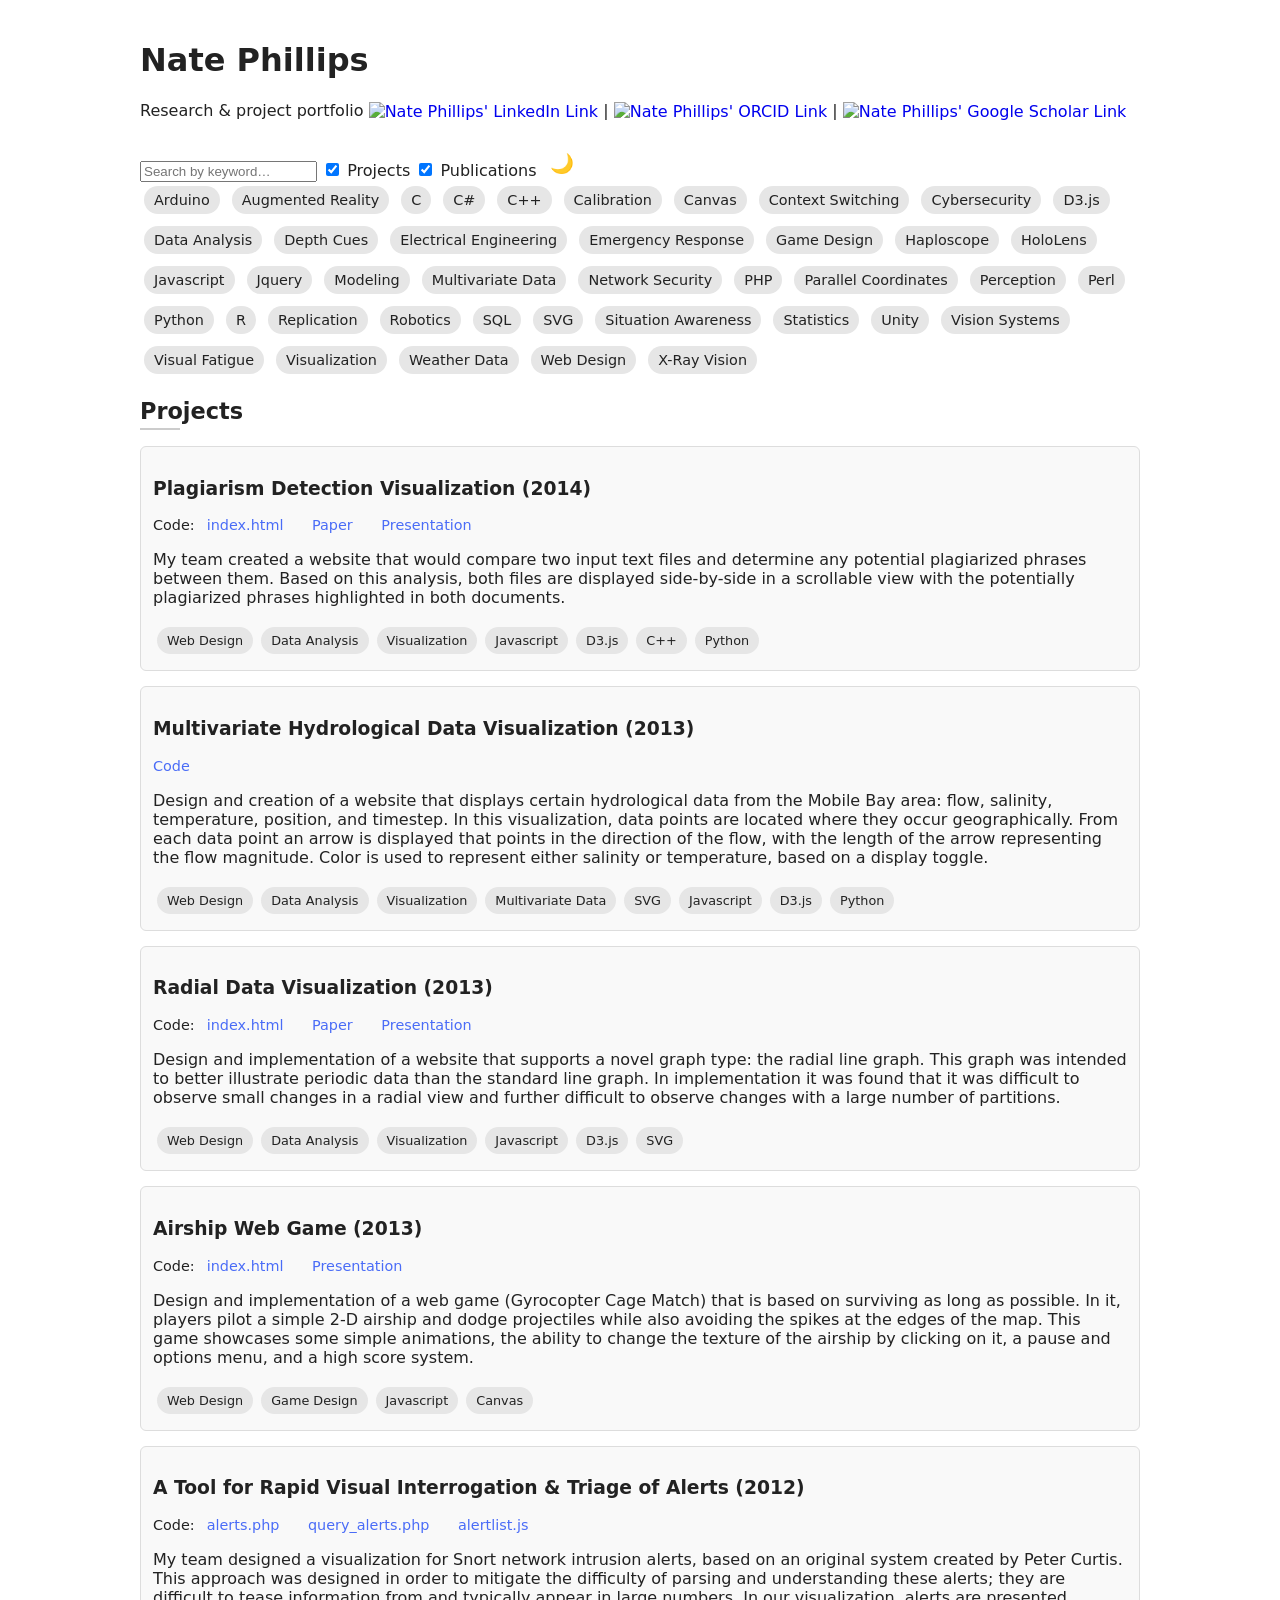
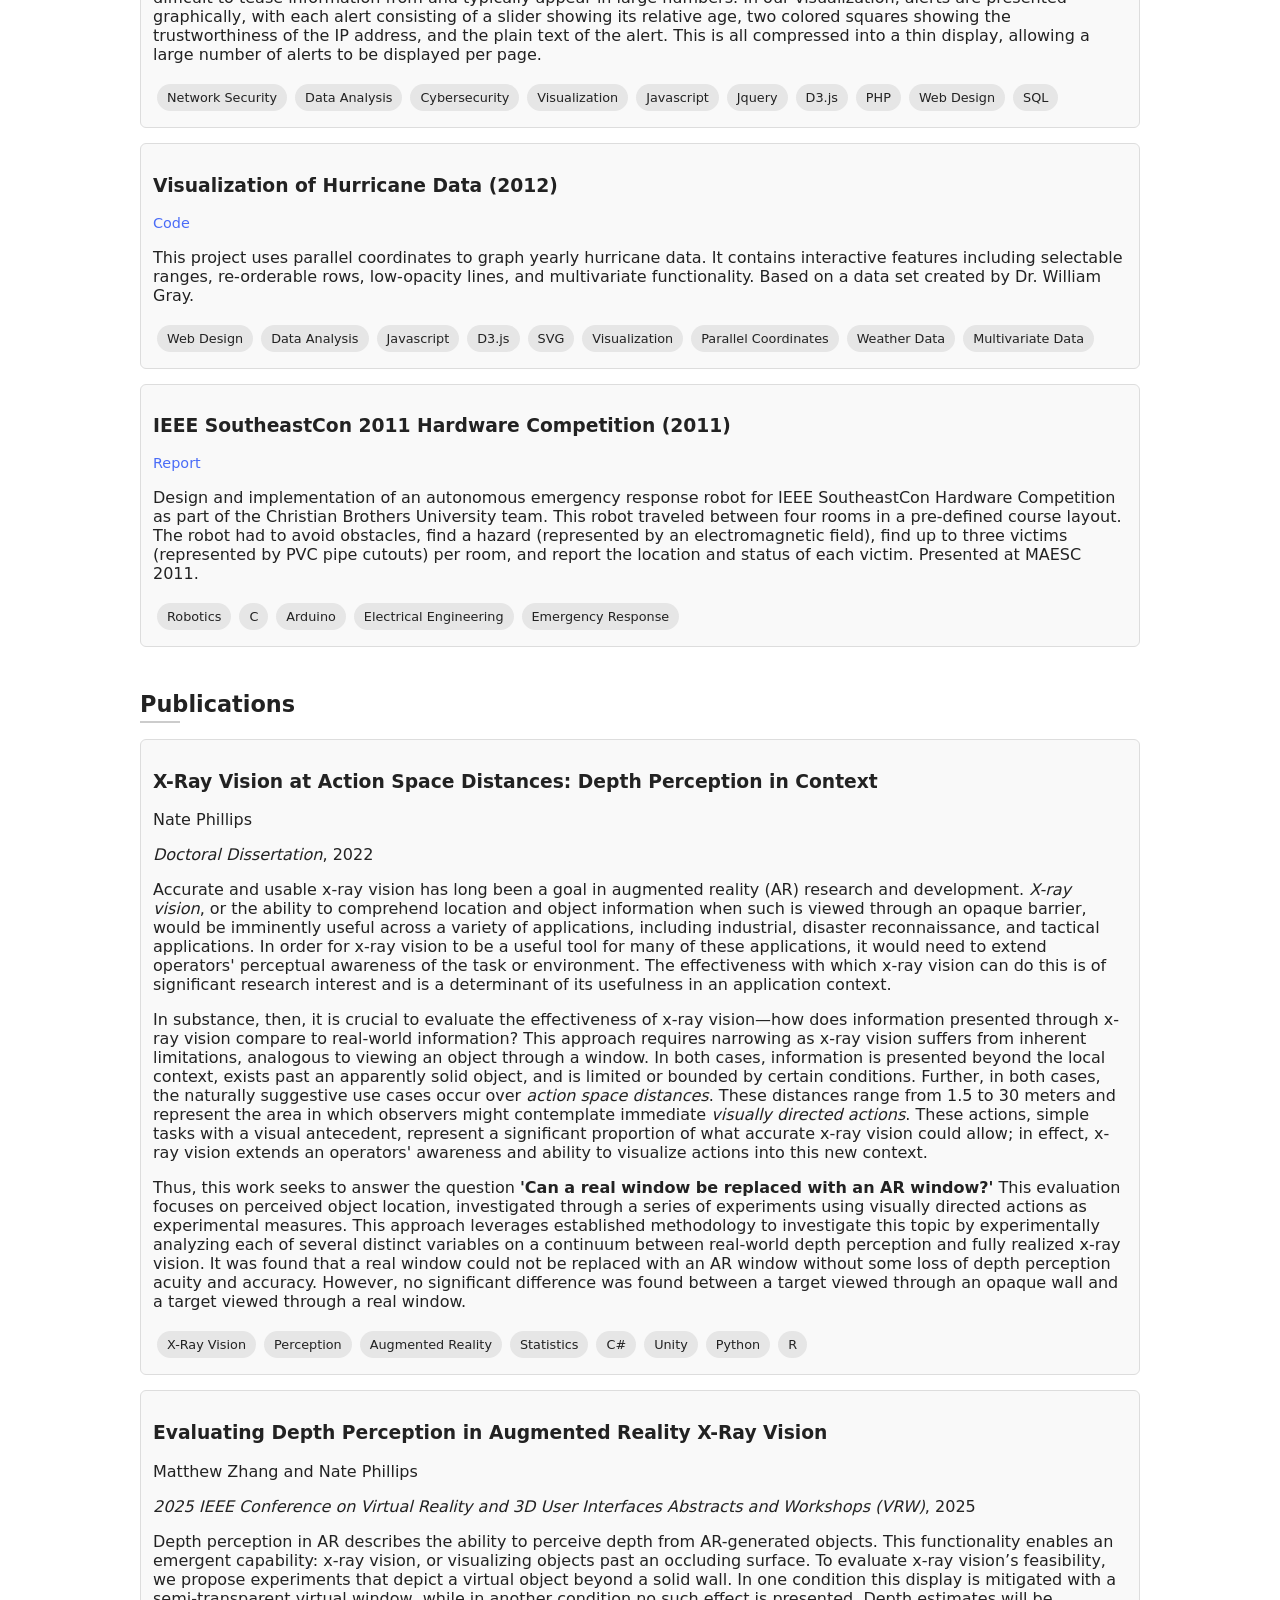
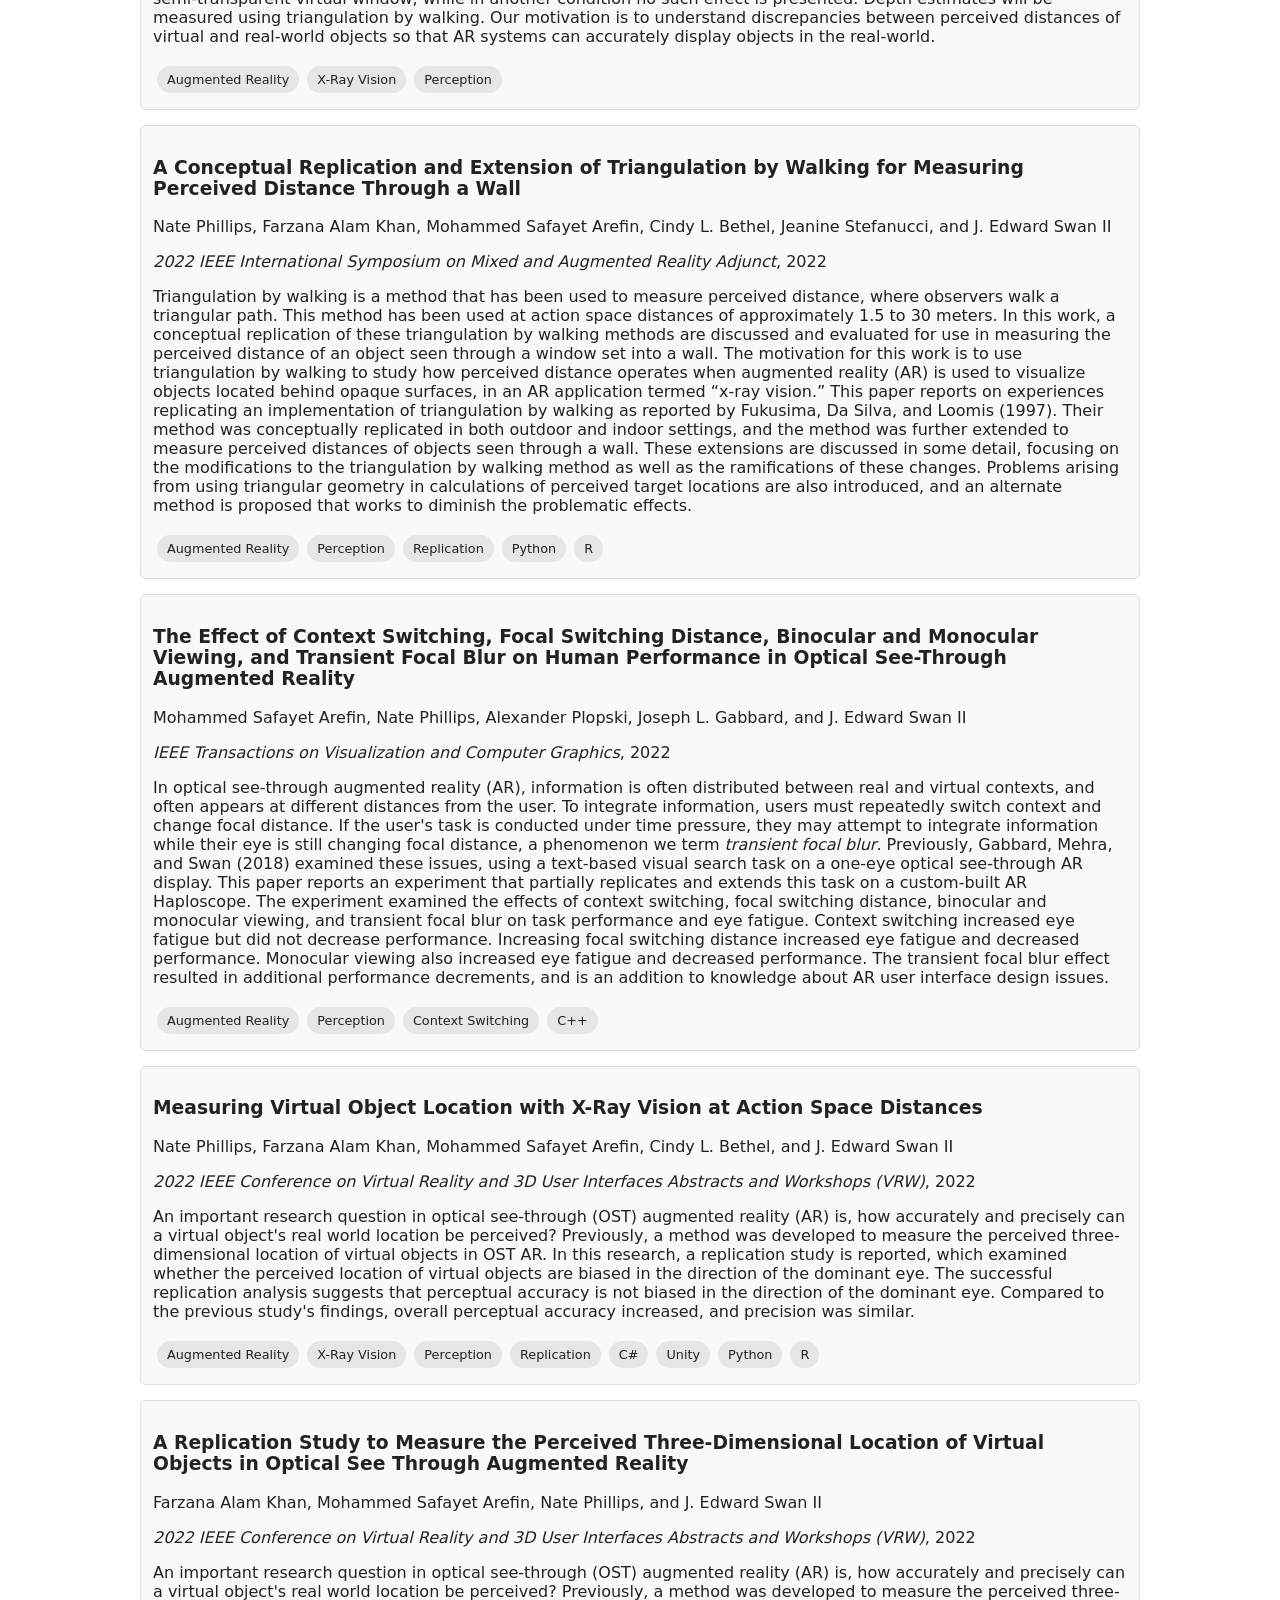
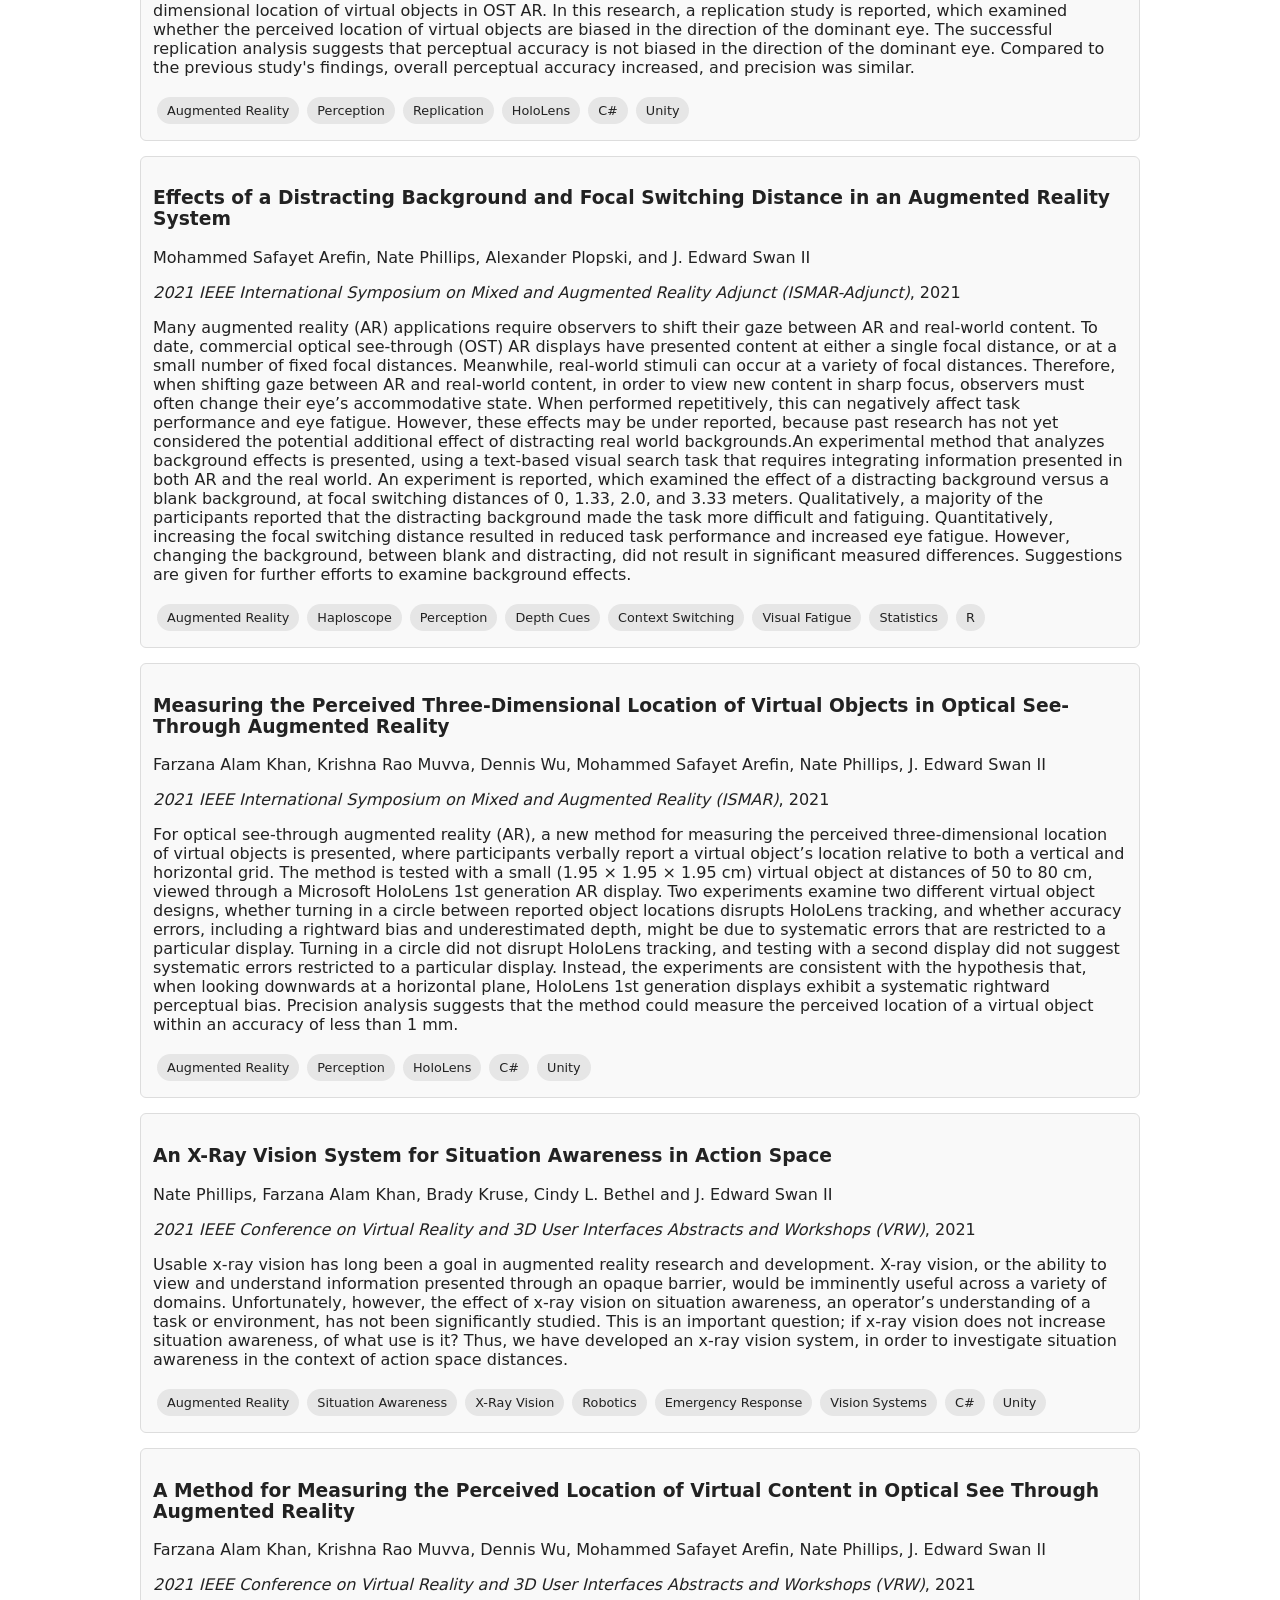
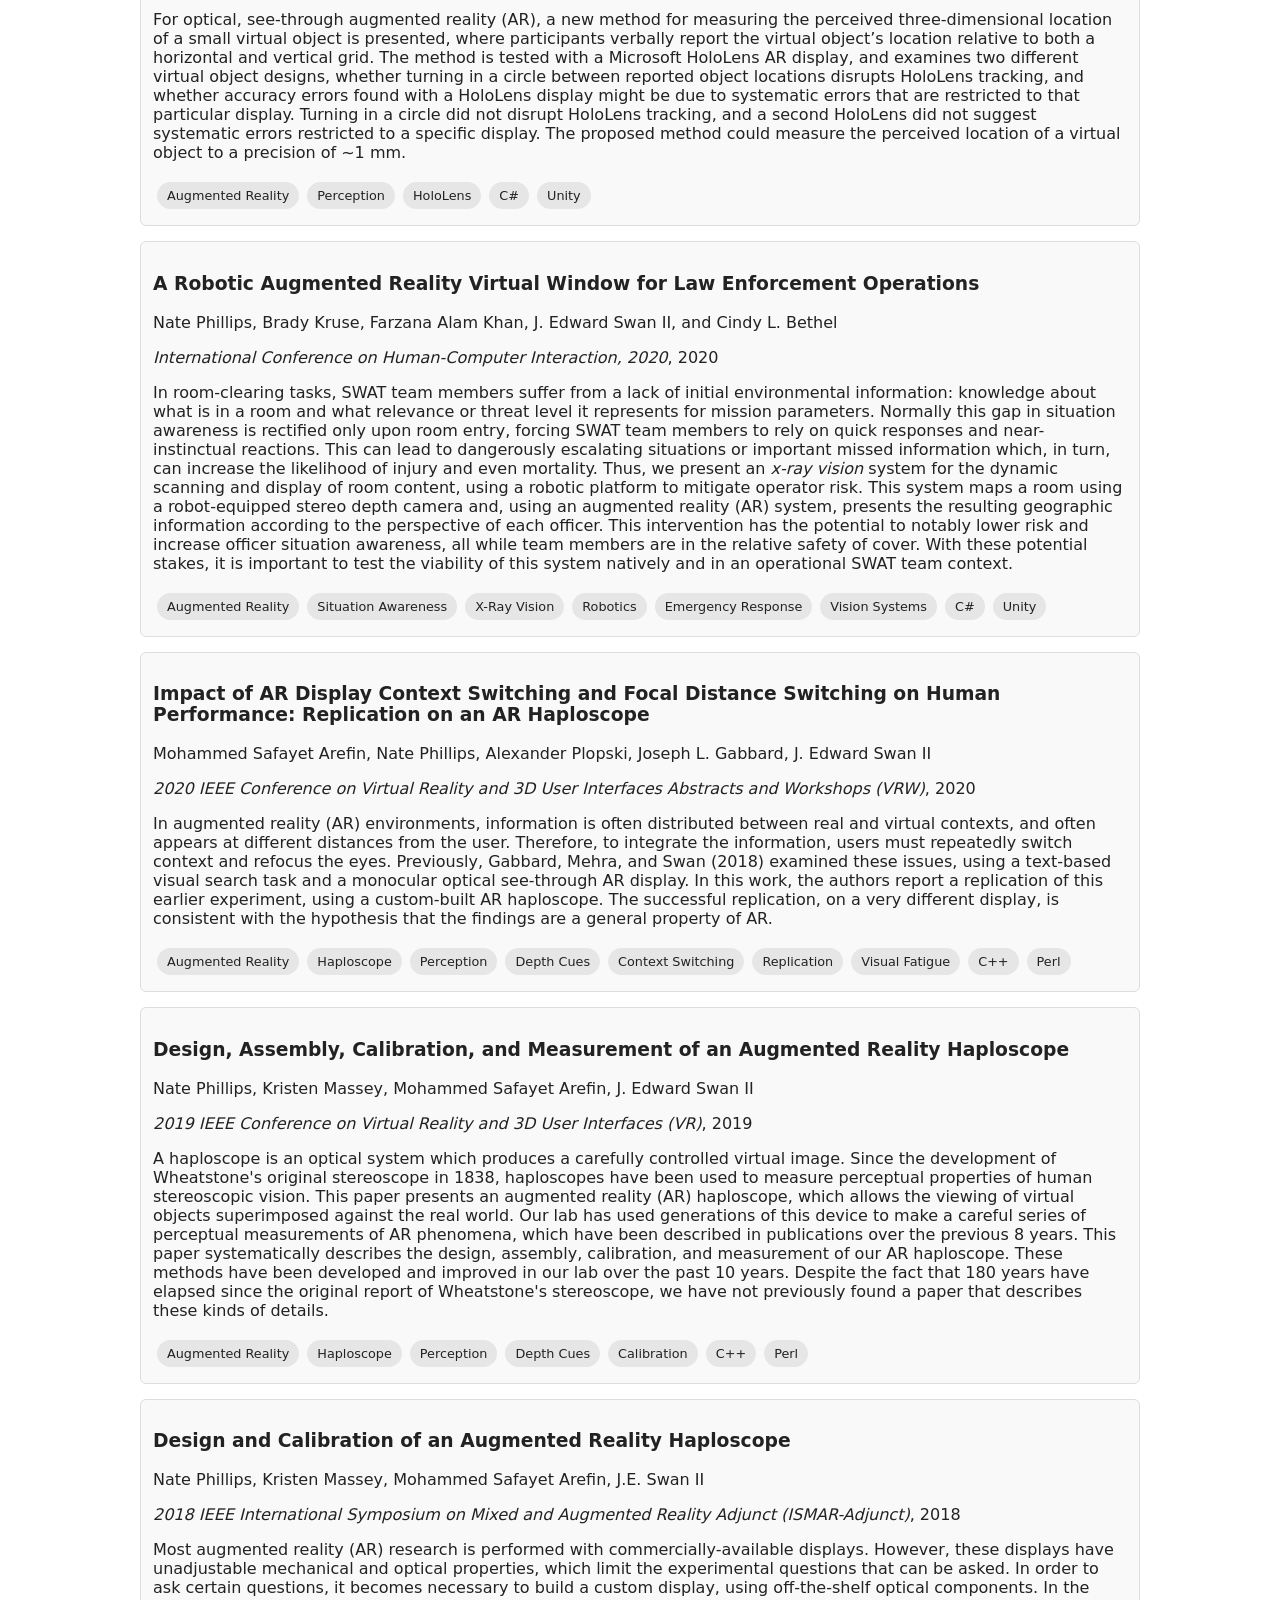
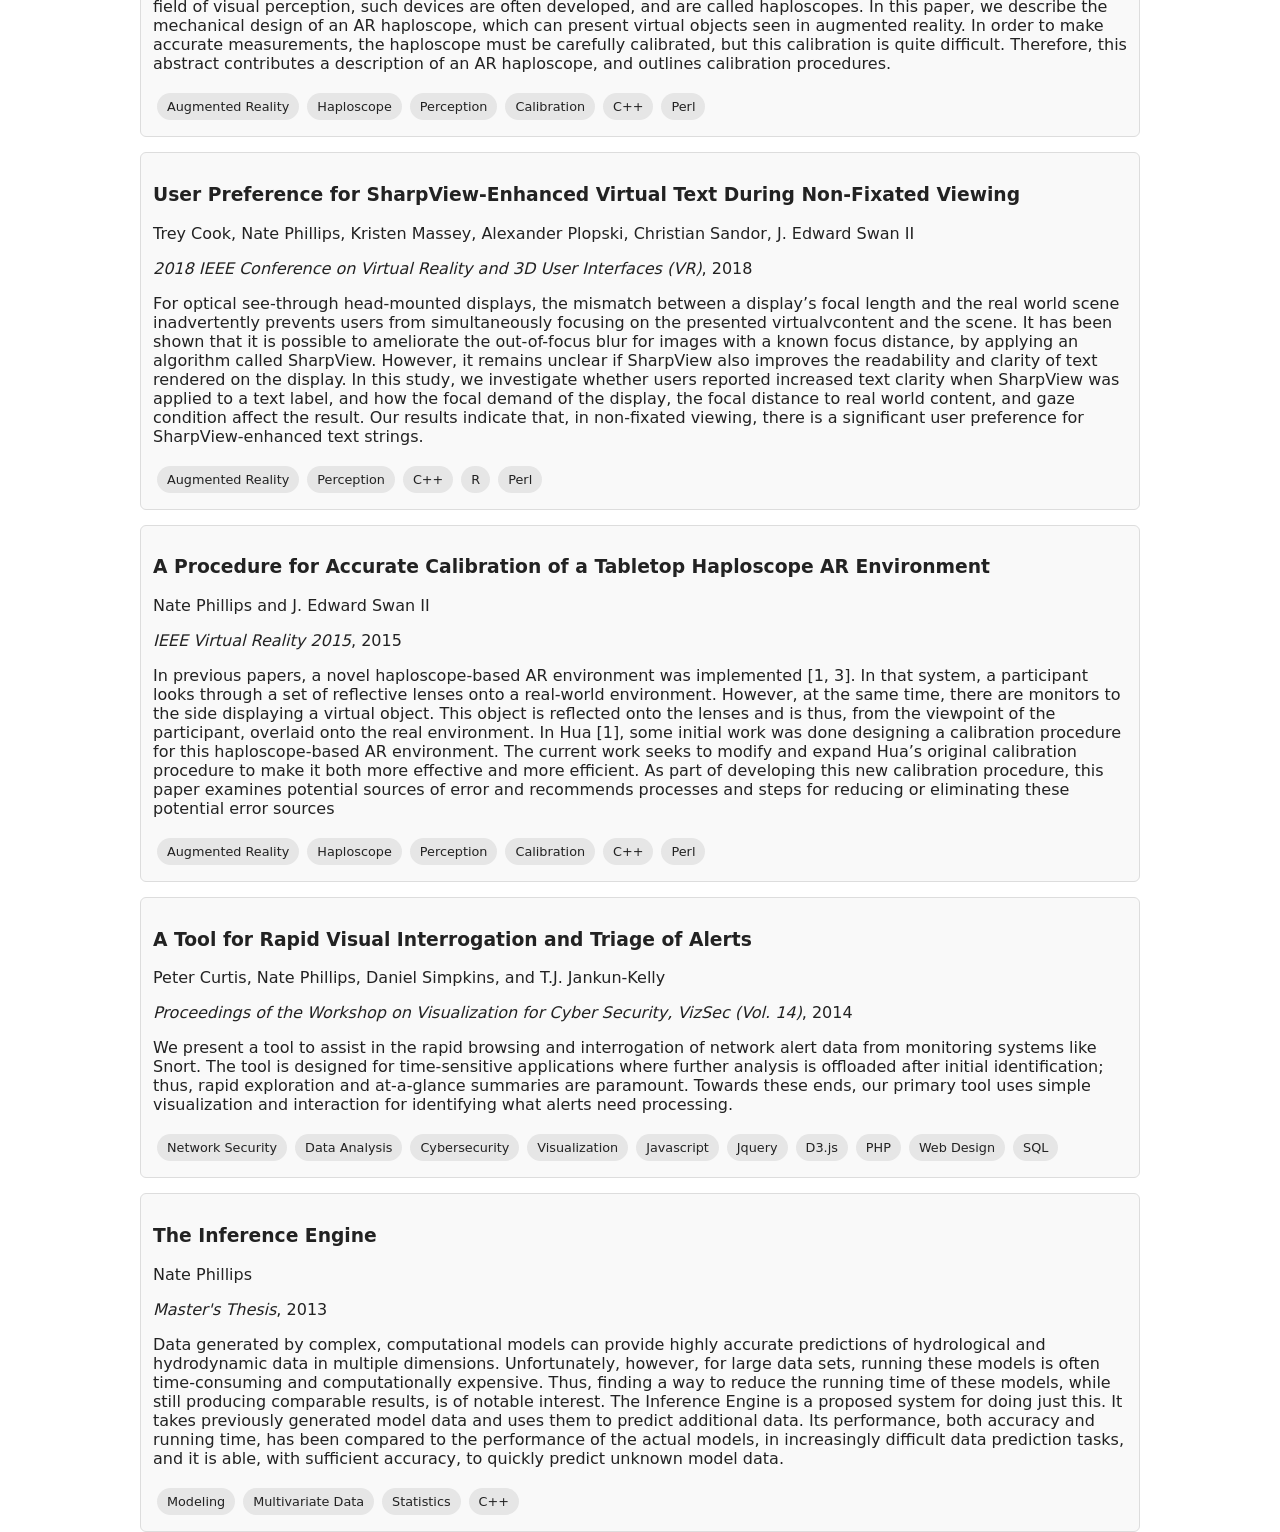
==== index.html @ 4bd71c98 "Updates (Mobile Tags)" ====
<!DOCTYPE html>
<html lang="en">
<head>
  <meta charset="UTF-8">
  <title>For each of us comes a time when we must be more than what we are.</title>
  <meta name="viewport" content="width=device-width, initial-scale=1">
  <link rel="stylesheet" href="assets/style.css">
  <link rel="icon" type="image/png" href="/favicons/favicon-96x96.png" sizes="96x96" />
  <link rel="icon" type="image/svg+xml" href="/favicons/favicon.svg" />
  <link rel="shortcut icon" href="/favicons/favicon.ico" />
  <link rel="apple-touch-icon" sizes="180x180" href="/favicons/apple-touch-icon.png" />
  <link rel="manifest" href="/site.webmanifest" />
</head>
<body>

<header>
  <h1>Nate Phillips</h1>
  <p>
  
</p>
<div class="icon-links">
  <p>Research & project portfolio
<a href="https://www.linkedin.com/in/nphillip"
       target="_blank" rel="noopener noreferrer" title="LinkedIn profile">
      <img src="https://upload.wikimedia.org/wikipedia/commons/8/81/LinkedIn_icon.svg"
           alt="Nate Phillips' LinkedIn Link"
           style="height:16px; vertical-align: middle;" />
    </a>
  |
  <a href="https://orcid.org/0000-0001-9085-383X" target="_blank" rel="noopener noreferrer" title="ORCID profile">
    <img src="https://orcid.org/assets/vectors/orcid.logo.icon.svg"
         alt="Nate Phillips' ORCID Link"
         style="height:16px; vertical-align: middle;" />
  </a>
  |
  <a href="https://scholar.google.com/citations?user=XE2EZN0AAAAJ"
     target="_blank" rel="noopener noreferrer" title="Google Scholar profile">
    <img src="https://upload.wikimedia.org/wikipedia/commons/c/c7/Google_Scholar_logo.svg"
         alt="Nate Phillips' Google Scholar Link"
         style="height:16px; vertical-align:middle; margin-right:4px;">
  </a></p>
  </div>

</header>

<section class="controls">
  <input id="searchBox" type="text" placeholder="Search by keyword…">

  <label>
    <input type="checkbox" id="toggleProjects" checked>
    Projects
  </label>

  <label>
    <input type="checkbox" id="togglePublications" checked>
    Publications
  </label>

  <button
  id="darkModeToggle"
  class="theme-toggle"
  aria-label="Toggle dark mode"
  aria-pressed="false"
>
  <span class="icon sun" aria-hidden="true">☀️</span>
  <span class="icon moon" aria-hidden="true">🌙</span>
</button>

</section>

<!--<section id="compoundFilters" aria-label="Grouped filters"></section>-->

<div class="filter-controls">

<button
    id="filterToggle"
    class="filter-toggle"
    type="button"
    aria-expanded="false"
    aria-controls="filterPanel"
  >
    <span>Filters</span>
    <span
      id="filterCount"
      class="filter-count"
      aria-hidden="true"
    ></span>
  </button>

  <div
    id="filterPanel"
    class="filter-panel"
  >
    <section id="tagContainer" role="group" aria-label="Filter by keyword"></section>
  </div>

</div>

<section id="results" role="region" aria-live="polite" aria-label="Search results"></section>

<script src="data/projects.js"></script>
<script src="data/publications.js"></script>
<script src="assets/site.js"></script>
</body>
</html>
---- assets/style.css ----
:root {
  --bg: #ffffff;
  --text: #222;
  --card: #f9f9f9;
  --border: #ddd;
  --tag-bg: #e6e6e6;
  --tag-active: #4a6cf7;
}

[data-theme="dark"] {
  --bg: #121212;
  --text: #eaeaea;
  --card: #1e1e1e;
  --border: #333;
  --tag-bg: #2a2a2a;
  --tag-active: #8aa4ff;
}

.icon-links a {
  text-decoration: none;
}

body {
  background: var(--bg);
  color: var(--text);
  font-family: system-ui, sans-serif;
  margin: 0;
  padding: 20px;
  max-width: 1000px;
  margin-inline: auto;
}

.section {
  margin-top: 1.25rem;
  margin-bottom: 2.75rem;

  opacity: 1;
  transform: translateY(0);

  max-height: 5000px;

  transition:
    opacity 240ms ease,
    transform 240ms ease,
    max-height 380ms cubic-bezier(.22, 1, .36, 1),
    margin 420ms cubic-bezier(.22, 1, .36, 1);
}

.section.section-hidden {
  opacity: 0;
  transform: translateY(-8px);

  max-height: 0;

  margin-top: 0;
  margin-bottom: 0;

  overflow: hidden;
  pointer-events: none;
}

.js-ready .section {
  transition:
    opacity 260ms ease,
    transform 260ms ease,
    max-height 380ms cubic-bezier(.22, 1, .36, 1);
}

/*.section {
  margin-top: 1.25rem;
  margin-bottom: 2.75rem;
  transition:
    opacity 180ms ease,
    transform 180ms ease;
}

.section.exit {
  opacity: 0;
  transform: translateY(-4px);
}*/

.section-header.enter {
  opacity: 0;
  transform: translateY(6px);
}

.section-header {
  opacity: 1;
  transform: translateY(0);
  transition: all 180ms ease;
  margin-bottom: 1rem;
  transition:
    opacity 180ms ease,
    transform 180ms ease;
}

.section-header h2 {
  font-size: 1.4rem;
  font-weight: 600;
  margin: 0 0 0.25rem 0;
  #margin-bottom: 0.4rem;
}

.section-header.exit {
  opacity: 0;
  transform: translateY(-3px);
}

.divider {
  margin-top: 0.25rem;
  height: 2px;
  width: 40px;
  background: #ccc;
}

#results {
  min-height: 200px; /* or whatever fits your layout */
}

.card {
  background: var(--card);
  border: 1px solid var(--border);
  padding: 12px;
  border-radius: 6px;
  margin-bottom: 15px;

  opacity: 1;
  transform: translateY(0);

  transition:
    opacity 240ms ease,
    transform 240ms ease,
    box-shadow 150ms ease,
    border-color 150ms ease;
}

.card.card-enter {
  opacity: 0;
  transform: translateY(8px);
}

.card.card-exit {
  opacity: 0;
  transform: translateY(-8px);
  pointer-events: none;
}

/*.card {
  background: var(--card);
  border: 1px solid var(--border);
  padding: 12px;
  border-radius: 6px;
  margin-bottom: 15px;
}*/

.card.highlighted {
  border-color: var(--tag-active);
  box-shadow: 0 0 0 2px var(--tag-active);
}

.card .card-links {
  margin-top: 8px;
  display: flex;
  flex-wrap: wrap;
  gap: 12px;
  font-size: 0.9em;
}

.card .card-links a {
  color: var(--tag-active);
  text-decoration: none;
  border-bottom: 1px solid transparent;
}

.card .card-links a:hover,
.card .card-links a:focus-visible {
  border-bottom-color: currentColor;
}

.tag {
  display: inline-block;
  background: var(--tag-bg);
  padding: 6px 10px;
  margin: 4px;
  border-radius: 20px;
  font-size: 0.9em;
  cursor: pointer;
  
  opacity: 1;
  
  transition:
    background-color 180ms ease,
    color 180ms ease,
    border-color 180ms ease,
    transform 180ms ease,
	opacity 200ms ease,
	box-shadow 180ms ease;
}

.tag.active {
  background: var(--tag-active);
  color: white;
  transform: translateY(-1px) scale(1.02);
  box-shadow: 0 2px 5px rgba(0, 0, 0, 0.12);
}

.tag.small {
  font-size: 0.8em;
  cursor: default;
}

.chip-row {
  margin-top: 8px;
}

.tag:hover {
  transform: translateY(-1px);
}

.tag.active:hover {
  transform: translateY(-1px) scale(1.02);
}

.tag:active {
  transform: scale(0.95);
}

.tag.active:active {
  transform: scale(0.96);
}

.tag:focus-visible {
  box-shadow: 0 0 0 2px var(--tag-active);
}

.filter-controls {
  position: relative;
}

.filter-toggle {
  display: none;
}

.filter-panel {
  width: 100%;
}

#tagContainer {
  display: flex;
  flex-wrap: wrap;
  align-items: center;
  gap: 4px;
}

@media (max-width: 600px) {

  .filter-toggle {
    display: inline-flex;
    align-items: center;
    gap: 8px;

    padding: 8px 12px;

    border: 1px solid var(--border);
    border-radius: 20px;

    background: var(--card);
    color: var(--text);

    font: inherit;
    cursor: pointer;

    transition:
      background-color 180ms ease,
      border-color 180ms ease,
      box-shadow 180ms ease;
  }

  .filter-toggle:hover {
    box-shadow: 0 2px 6px rgba(0, 0, 0, 0.08);
  }

  .filter-toggle:focus-visible {
    outline: 2px solid var(--tag-active);
    outline-offset: 2px;
  }

  .filter-toggle::after {
    content: "⌄";
    font-size: 1rem;

    transition:
      transform 200ms ease;
  }

  .filter-toggle[aria-expanded="true"]::after {
    transform: rotate(180deg);
  }

  .filter-count {
    display: none;

    min-width: 20px;
    height: 20px;

    padding: 0 5px;

    align-items: center;
    justify-content: center;

    border-radius: 10px;

    background: var(--tag-active);
    color: white;

    font-size: 0.75rem;
    font-weight: 600;
    line-height: 20px;
  }

  .filter-toggle.has-filters .filter-count {
    display: inline-flex;
  }

  .filter-panel {
    position: absolute;

    top: calc(100% + 8px);
    left: 0;
    right: 0;

    z-index: 100;

    padding: 10px;

    background: var(--card);
    border: 1px solid var(--border);
    border-radius: 10px;

    box-shadow:
      0 8px 24px rgba(0, 0, 0, 0.12);

    opacity: 0;
    transform: translateY(-6px) scale(0.98);

    pointer-events: none;

    visibility: hidden;

    transition:
      opacity 180ms ease,
      transform 180ms ease,
      visibility 180ms ease;
  }

  .filter-panel.open {
    opacity: 1;
    transform: translateY(0) scale(1);

    pointer-events: auto;
    visibility: visible;
  }

  #tagContainer {
    display: flex;
    flex-wrap: wrap;

    gap: 4px;

    max-height: 50vh;
    overflow-y: auto;
  }
}

body {
  transition:
    background-color 200ms ease,
    color 200ms ease;
}

@media (prefers-reduced-motion: reduce) {
  * {
    transition: none !important;
    animation: none !important;
  }
}

input[type="text"] {
  transition: box-shadow 150ms ease;
}

input[type="text"]:focus {
  box-shadow: 0 0 0 2px var(--tag-active);
  outline: none;
}

.controls label {
  cursor: pointer;
  transition: opacity 120ms ease;
}

.controls label:hover {
  opacity: 0.8;
}

:focus-visible {
  outline: 2px solid var(--tag-active);
  outline-offset: 2px;
}

.tag:focus-visible {
  box-shadow: 0 0 0 2px var(--tag-active);
}

.theme-toggle {
  position: relative;
  width: 40px;
  height: 40px;
  border: none;
  background: none;
  cursor: pointer;
}

.theme-toggle .icon {
  position: absolute;
  inset: 0;
  display: flex;
  align-items: center;
  justify-content: center;
  font-size: 1.2rem;
  transform: translateY(7px);

  transition:
    transform 300ms ease,
    opacity 200ms ease;
}

/* Light mode: show moon */
:root .moon {
  opacity: 1;
  transform: translateY(7px) rotate(0deg) scale(1);
}

:root .sun {
  opacity: 0;
  transform: translateY(7px) rotate(-90deg) scale(0.5);
}

/* Dark mode: show sun */
[data-theme="dark"] .moon {
  opacity: 0;
  transform: translateY(7px) rotate(90deg) scale(0.5);
}

[data-theme="dark"] .sun {
  opacity: 1;
  transform: translateY(7px) rotate(0deg) scale(1);
}

.theme-toggle:focus-visible {
  outline: 2px solid var(--tag-active);
  outline-offset: 3px;
}

#compoundFilters {
  display: flex;
  gap: 10px;
  margin-bottom: 15px;
}

.compound-filter {
  position: relative;
}

.compound-btn {
  padding: 8px 12px;
  border-radius: 20px;
  border: 1px solid var(--border);
  background: var(--card);
  cursor: pointer;
}

.compound-btn.active {
  background: var(--tag-active);
  color: white;
}

.compound-panel {
  position: absolute;
  top: 110%;
  left: 0;
  background: var(--card);
  border: 1px solid var(--border);
  border-radius: 8px;
  padding: 10px;
  display: flex;
  flex-wrap: wrap;
  gap: 8px;
  z-index: 10;
}

.compound-option {
  padding: 6px 10px;
  border-radius: 16px;
  border: 1px solid var(--border);
  background: var(--tag-bg);
  cursor: pointer;
}

.compound-option.active {
  background: var(--tag-active);
  color: white;
}

.compound-panel {
  animation: fadeSlide 150ms ease;
}

@keyframes fadeSlide {
  from {
    opacity: 0;
    transform: translateY(-4px);
  }
  to {
    opacity: 1;
    transform: translateY(0);
  }
}

.groupedResults {
  display: flex;
  flex-wrap: wrap;
  align-items: center;
  gap: 10px;
}

#compoundFilters {
  display: flex;
}

.card h3 a {
  color: inherit;
  text-decoration: none;
  border-bottom: 1px solid transparent;
  transition:
    border-color 150ms ease,
    color 150ms ease;
}

.card h3 a:hover,
.card h3 a:focus-visible {
  border-bottom-color: var(--tag-active);
  color: var(--tag-active);
}

/*.card {
  transition:
    transform 150ms ease,
    box-shadow 150ms ease,
    border-color 150ms ease;
}*/

.card:hover {
  box-shadow: 0 4px 12px rgba(0, 0, 0, 0.08);
  transform: translateY(-2px);
}

.card .meta {
  font-size: 0.85em;
  color: var(--meta, #666);
}
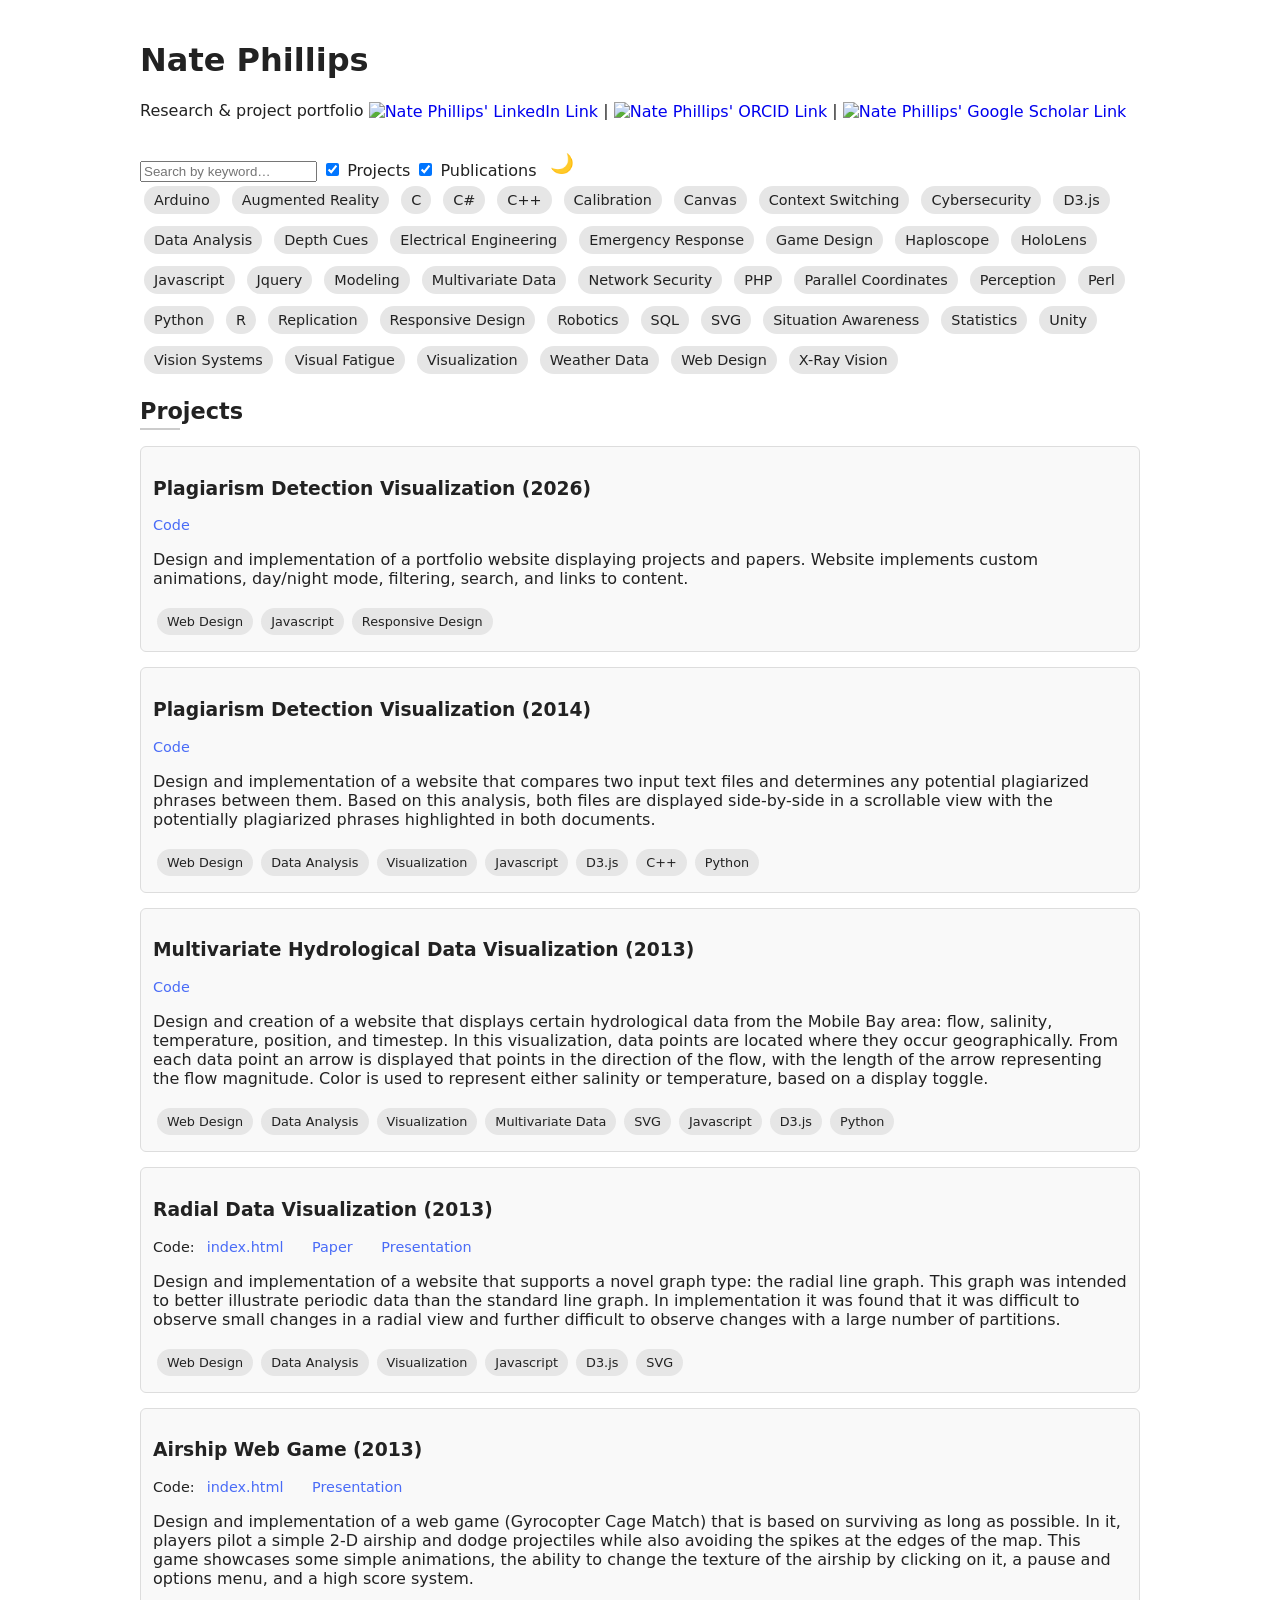
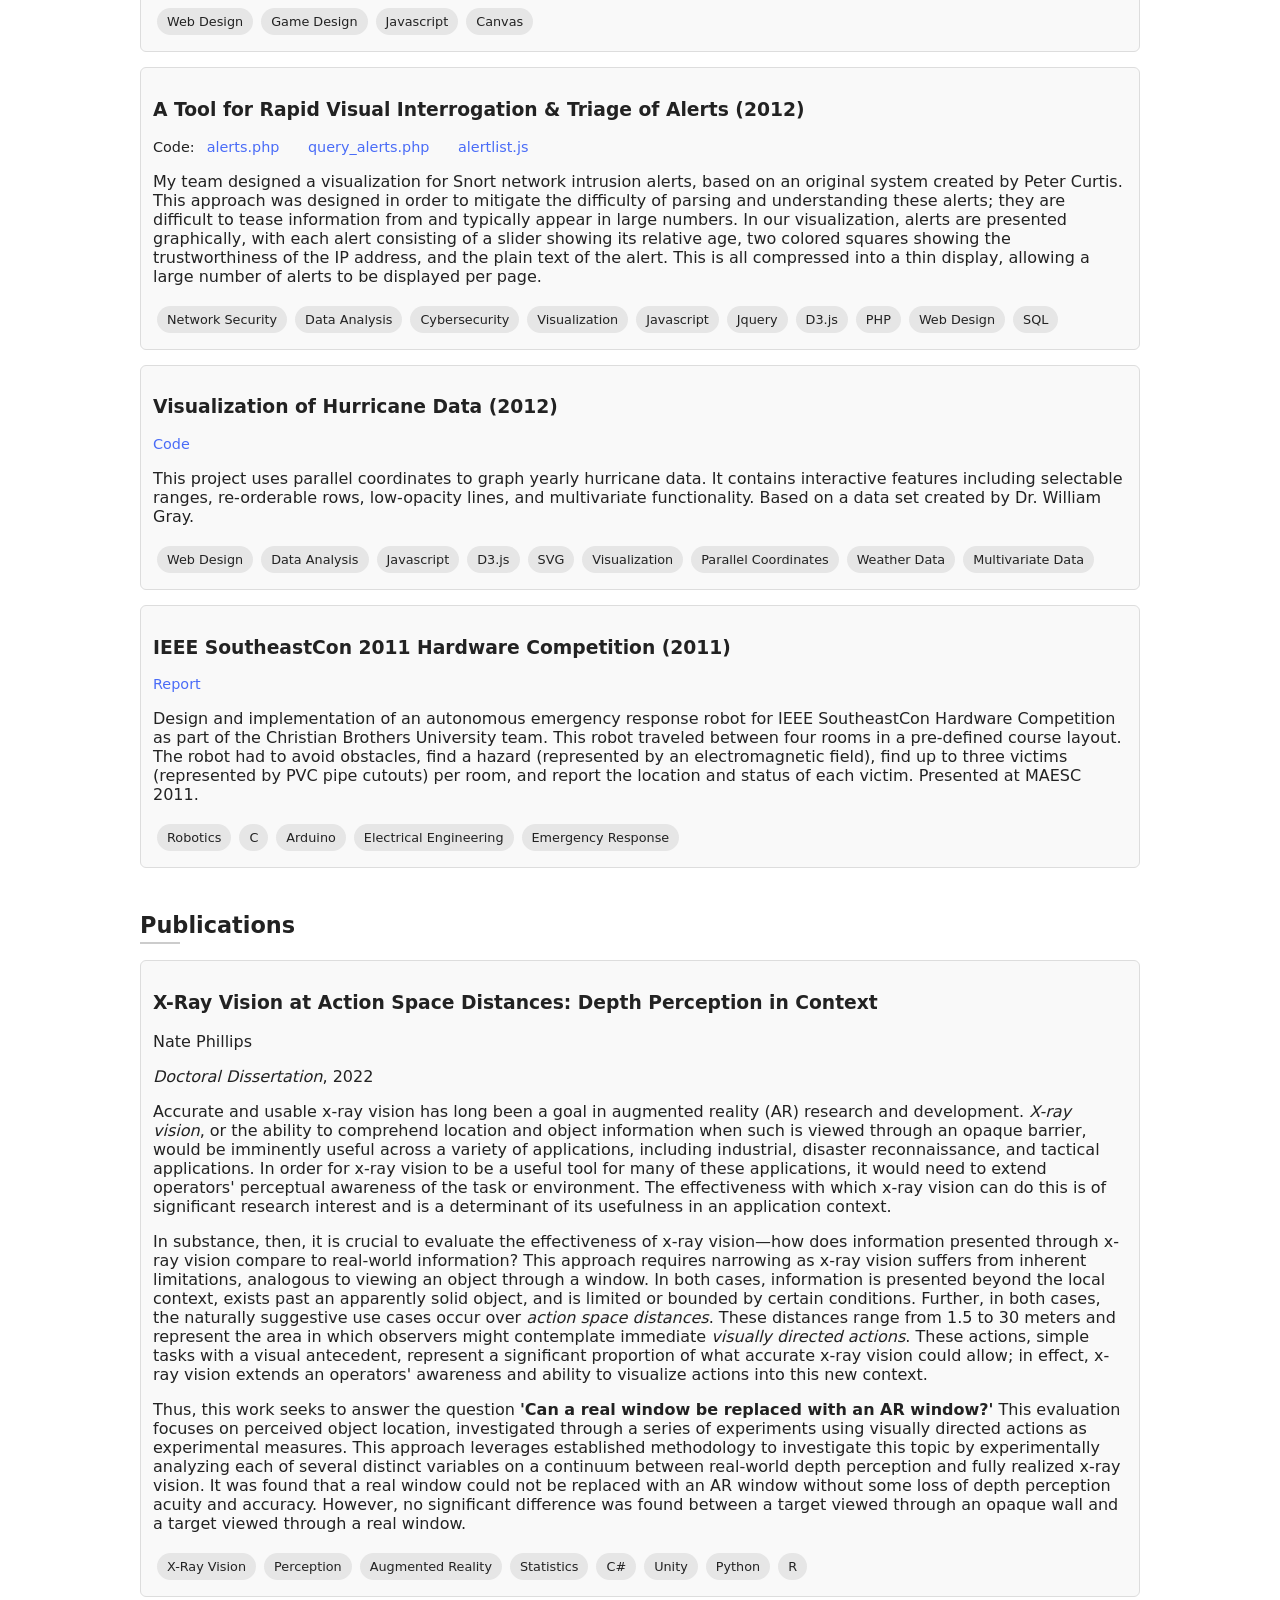
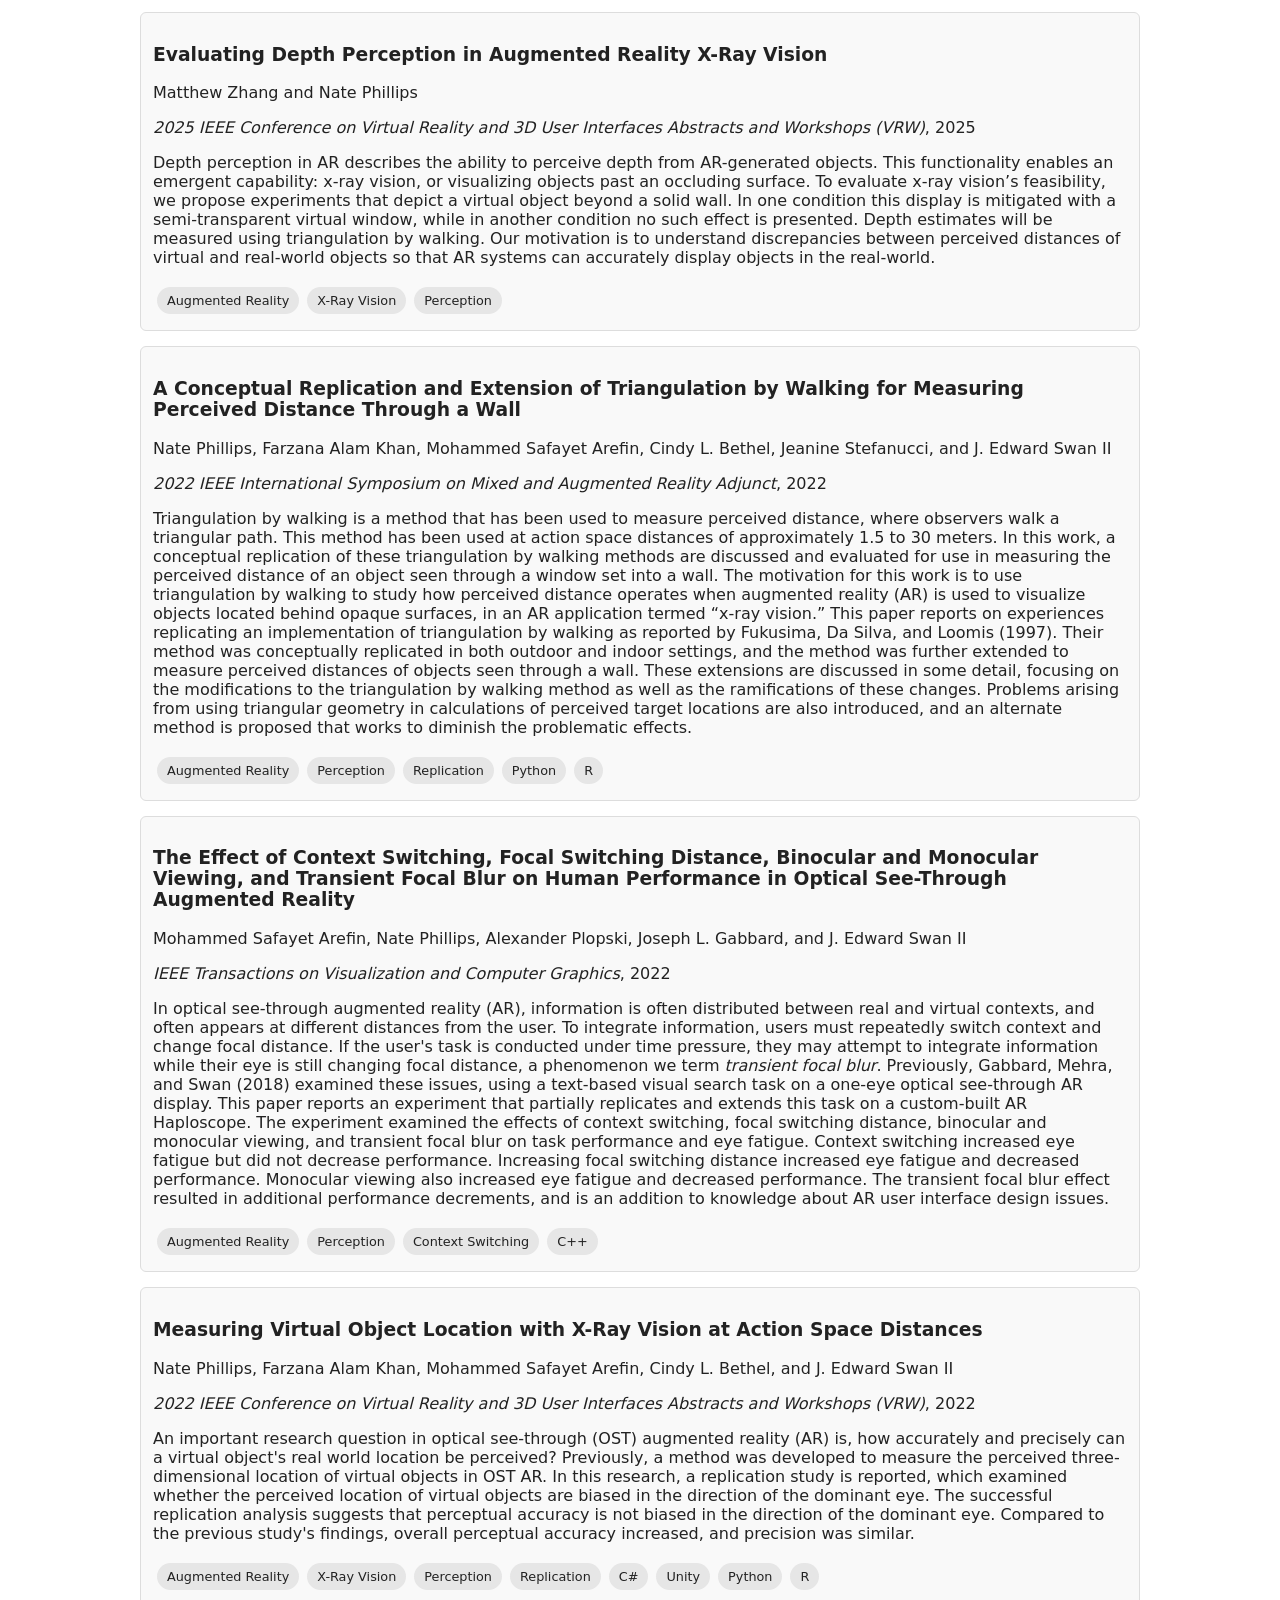
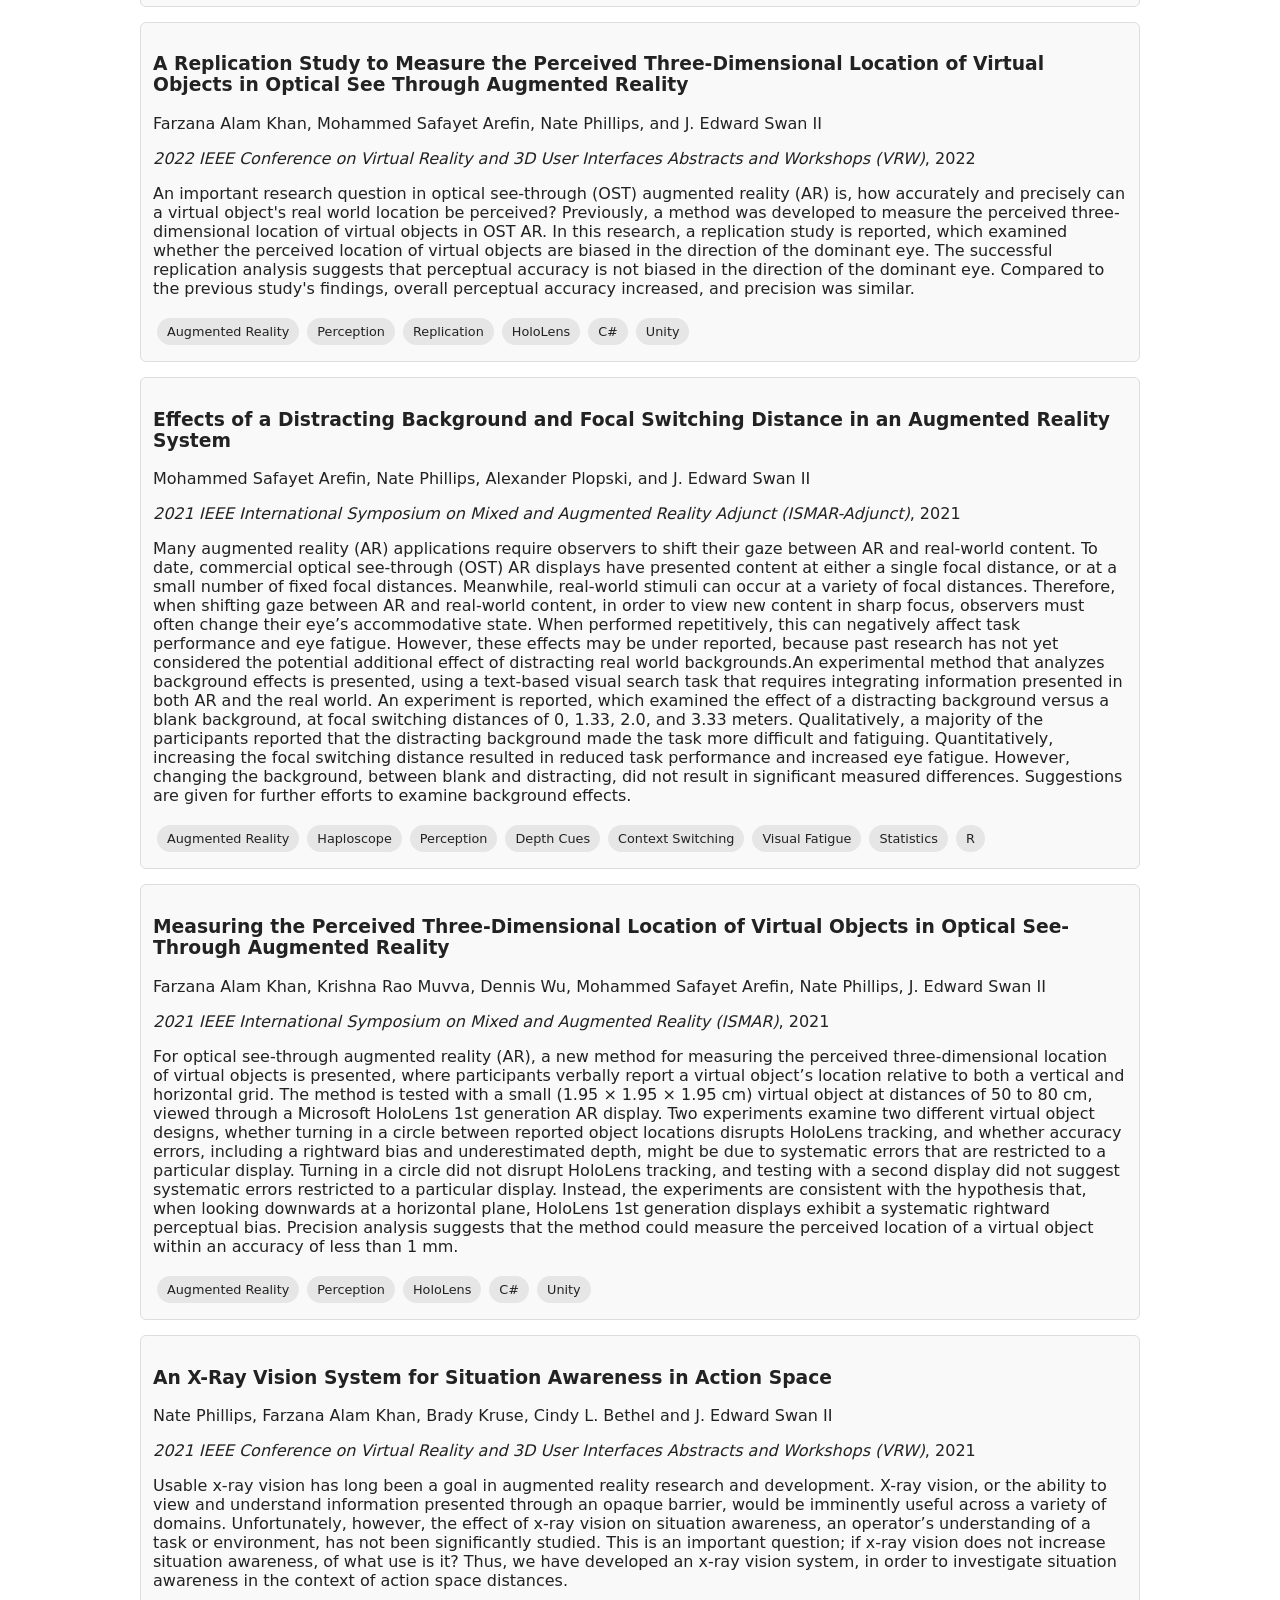
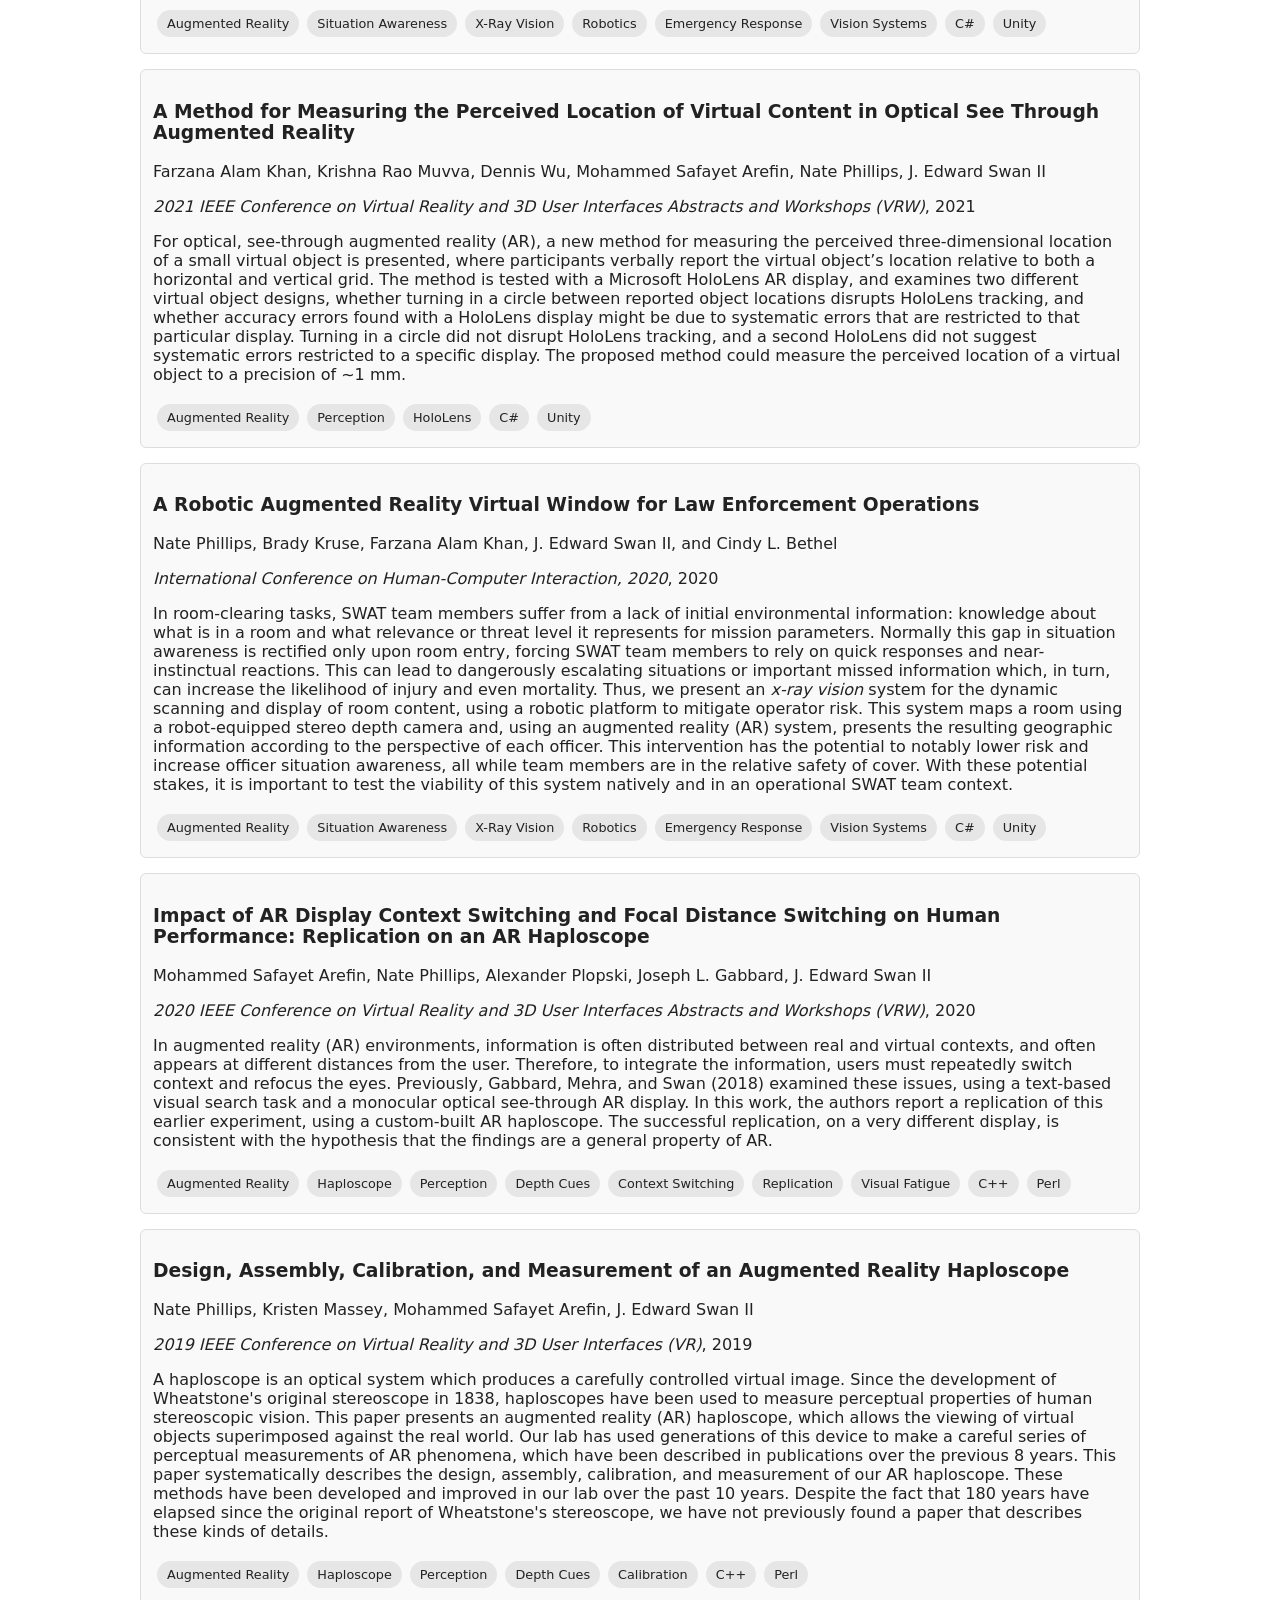
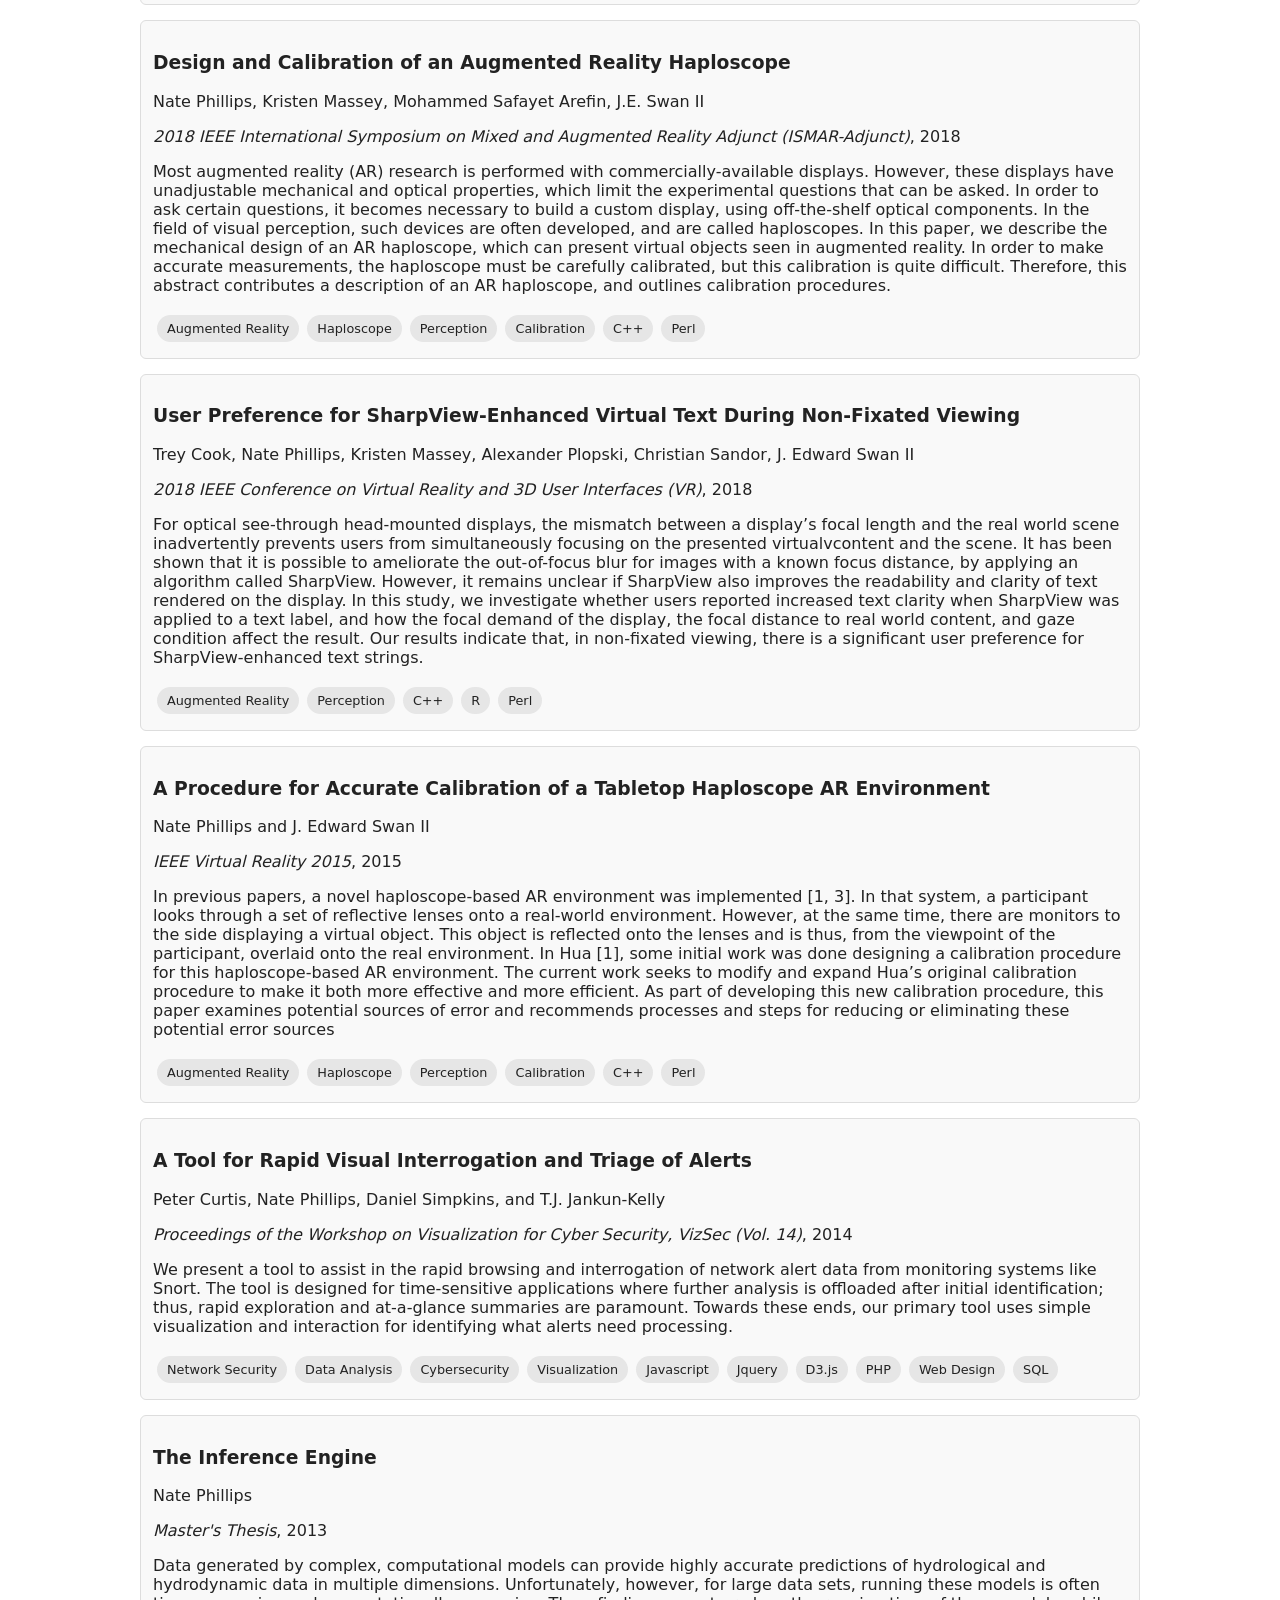
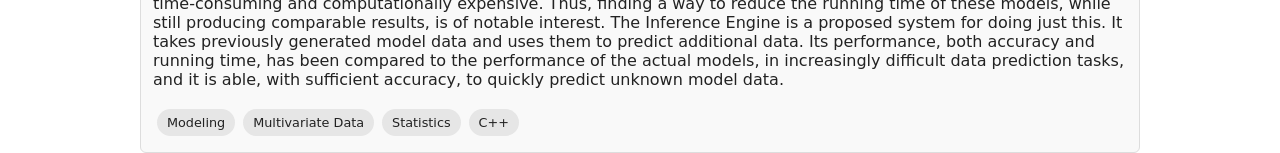
==== commit 2505d84f: "Website Project" ====
--- a/index.html
+++ b/index.html
@@ -14,7 +14,7 @@
 <body>
 
 <header>
-  <h1>Nate Phillips</h1>
+  <h1 id="siteTitle">Nate Phillips</h1>
   <p>
   
 </p>
--- a/assets/style.css
+++ b/assets/style.css
@@ -197,6 +197,9 @@
 	box-shadow 180ms ease;
 }
 
+<a href="' + p.link +
+    '/gyrocopterCageMatch.txt">index.html</a>
+
 .tag.active {
   background: var(--tag-active);
   color: white;
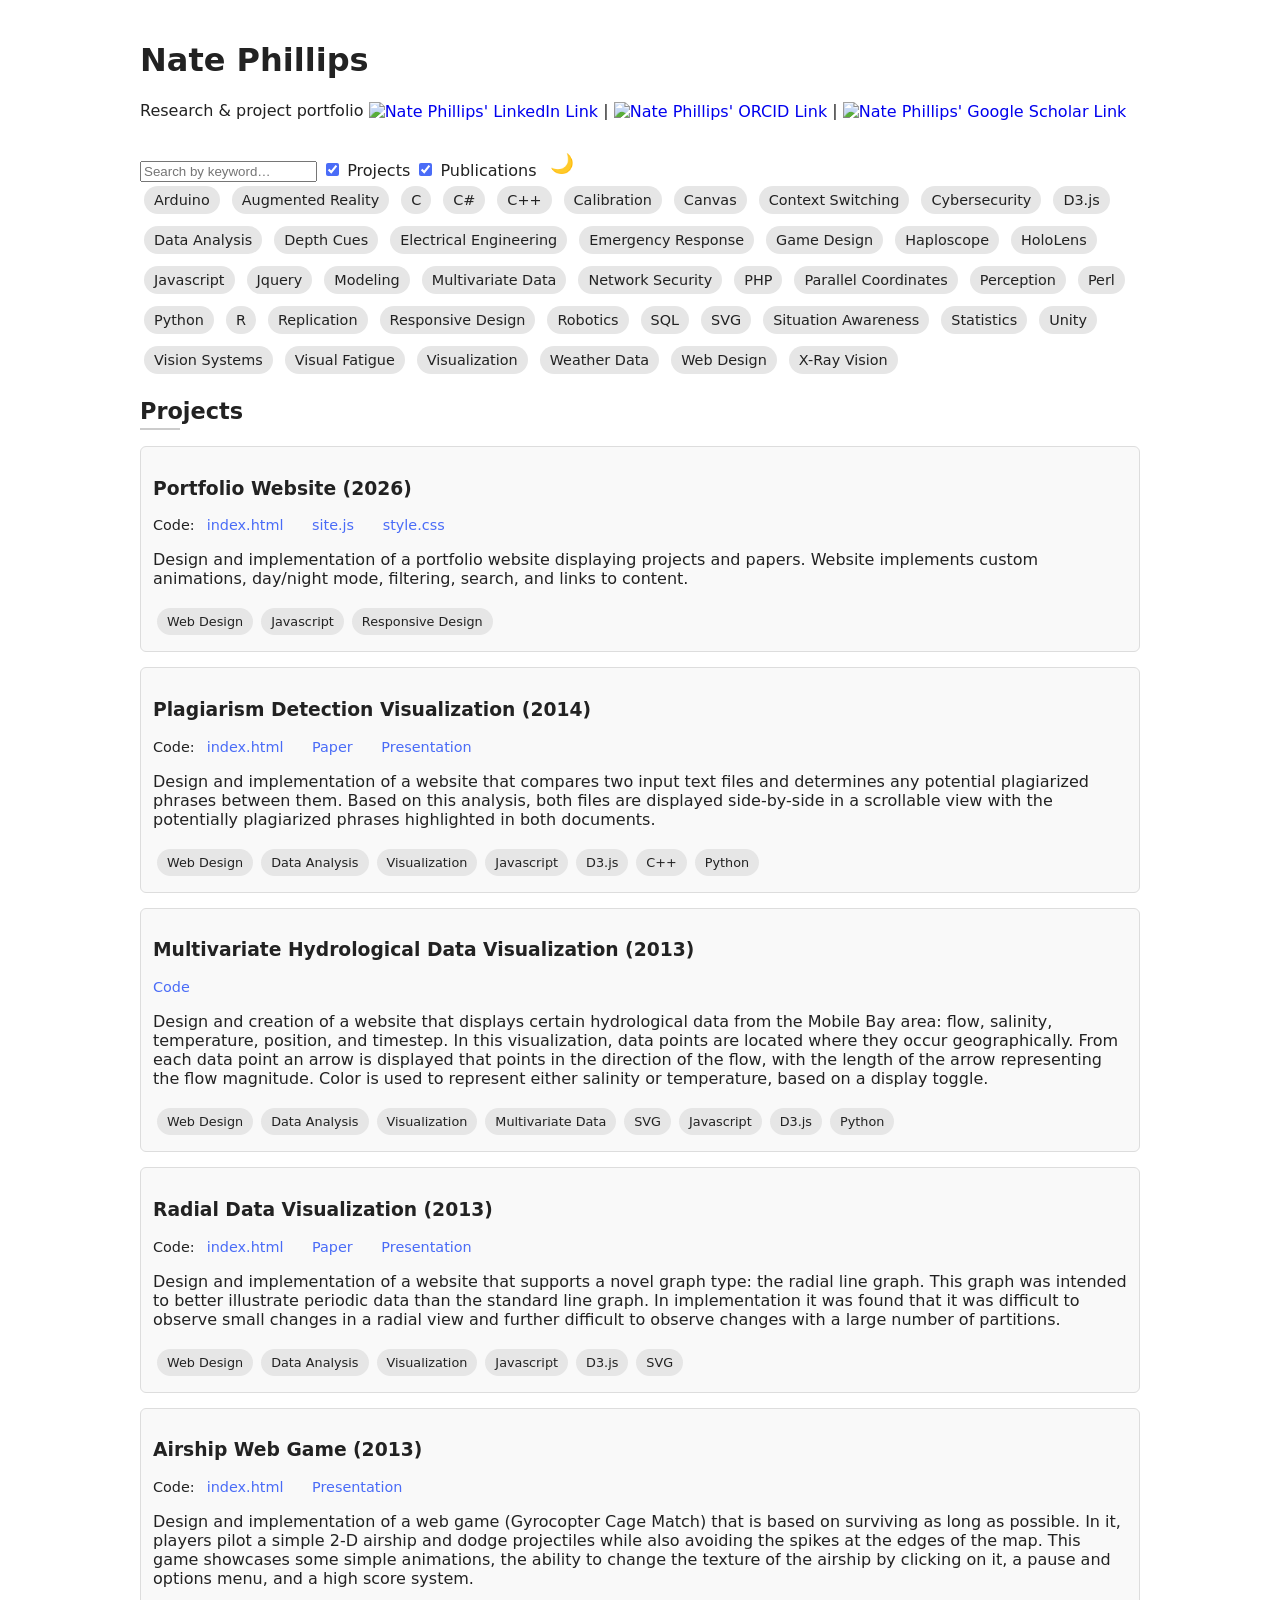
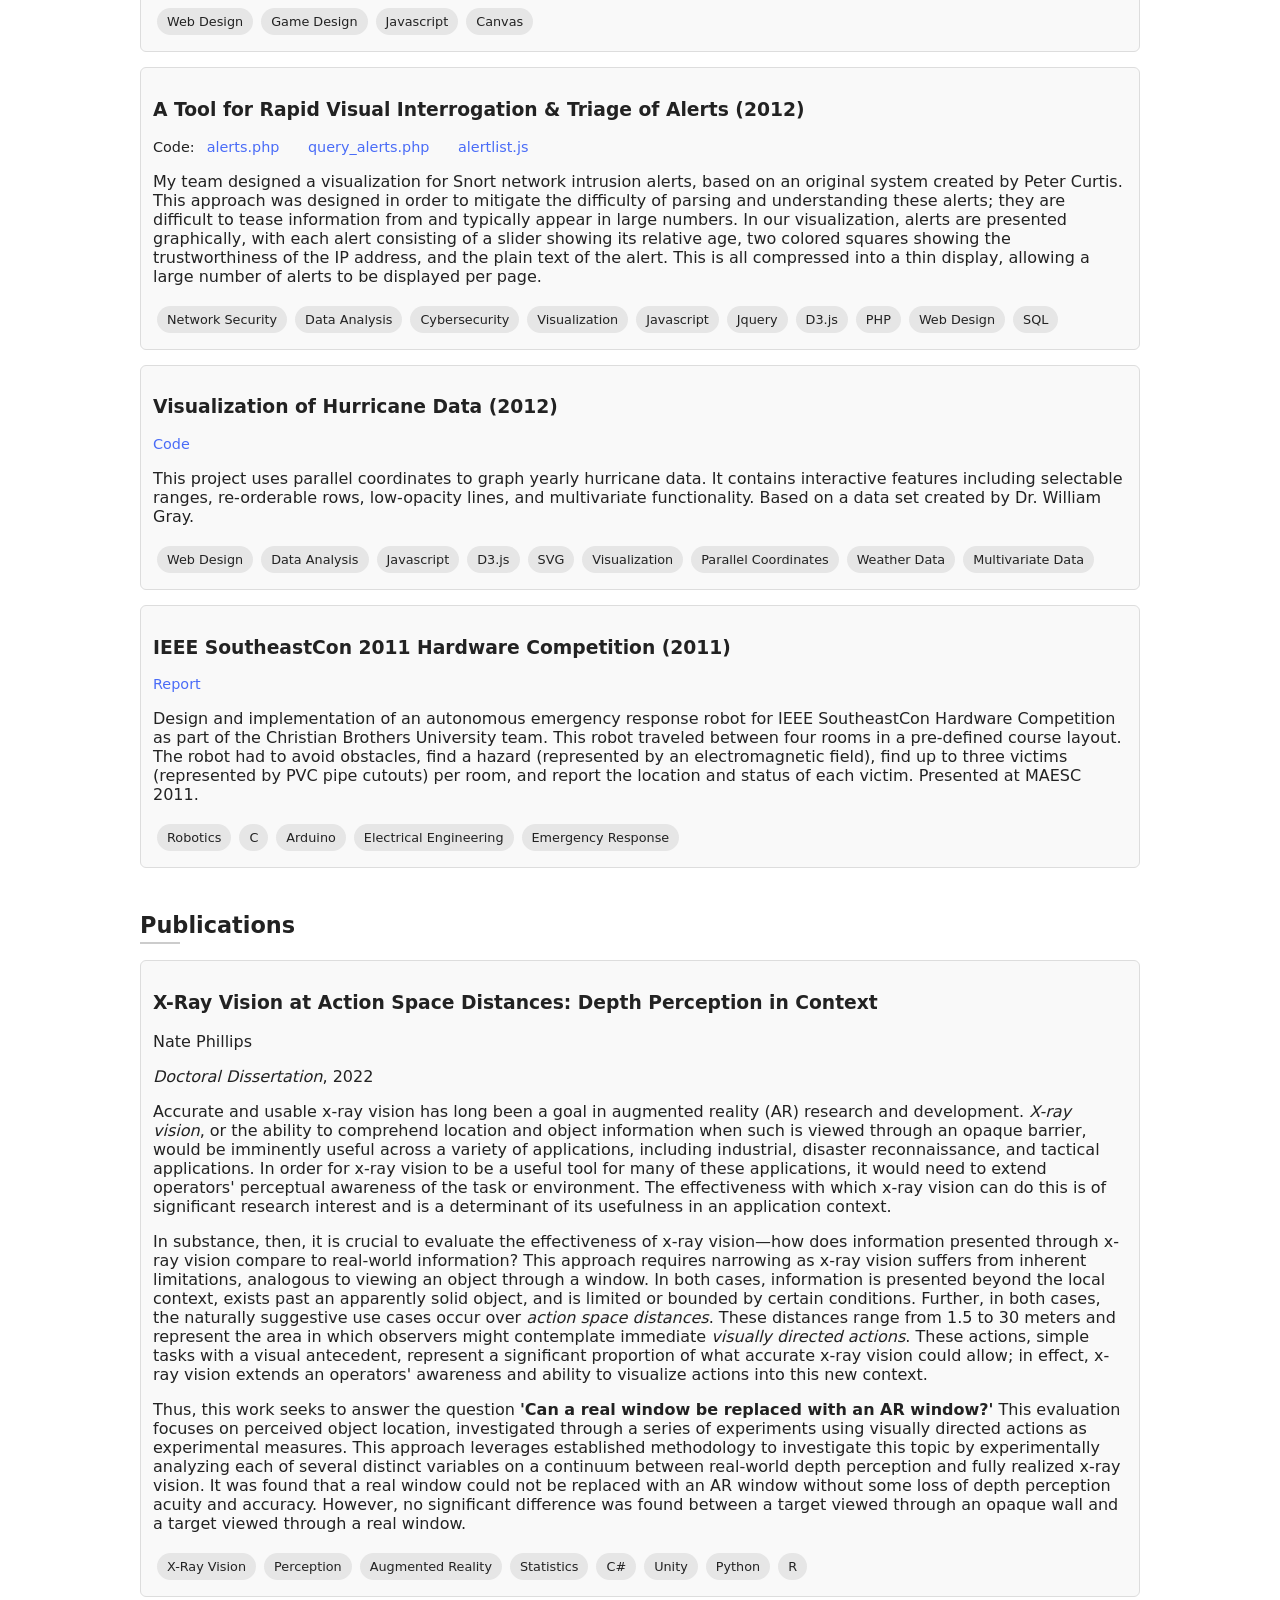
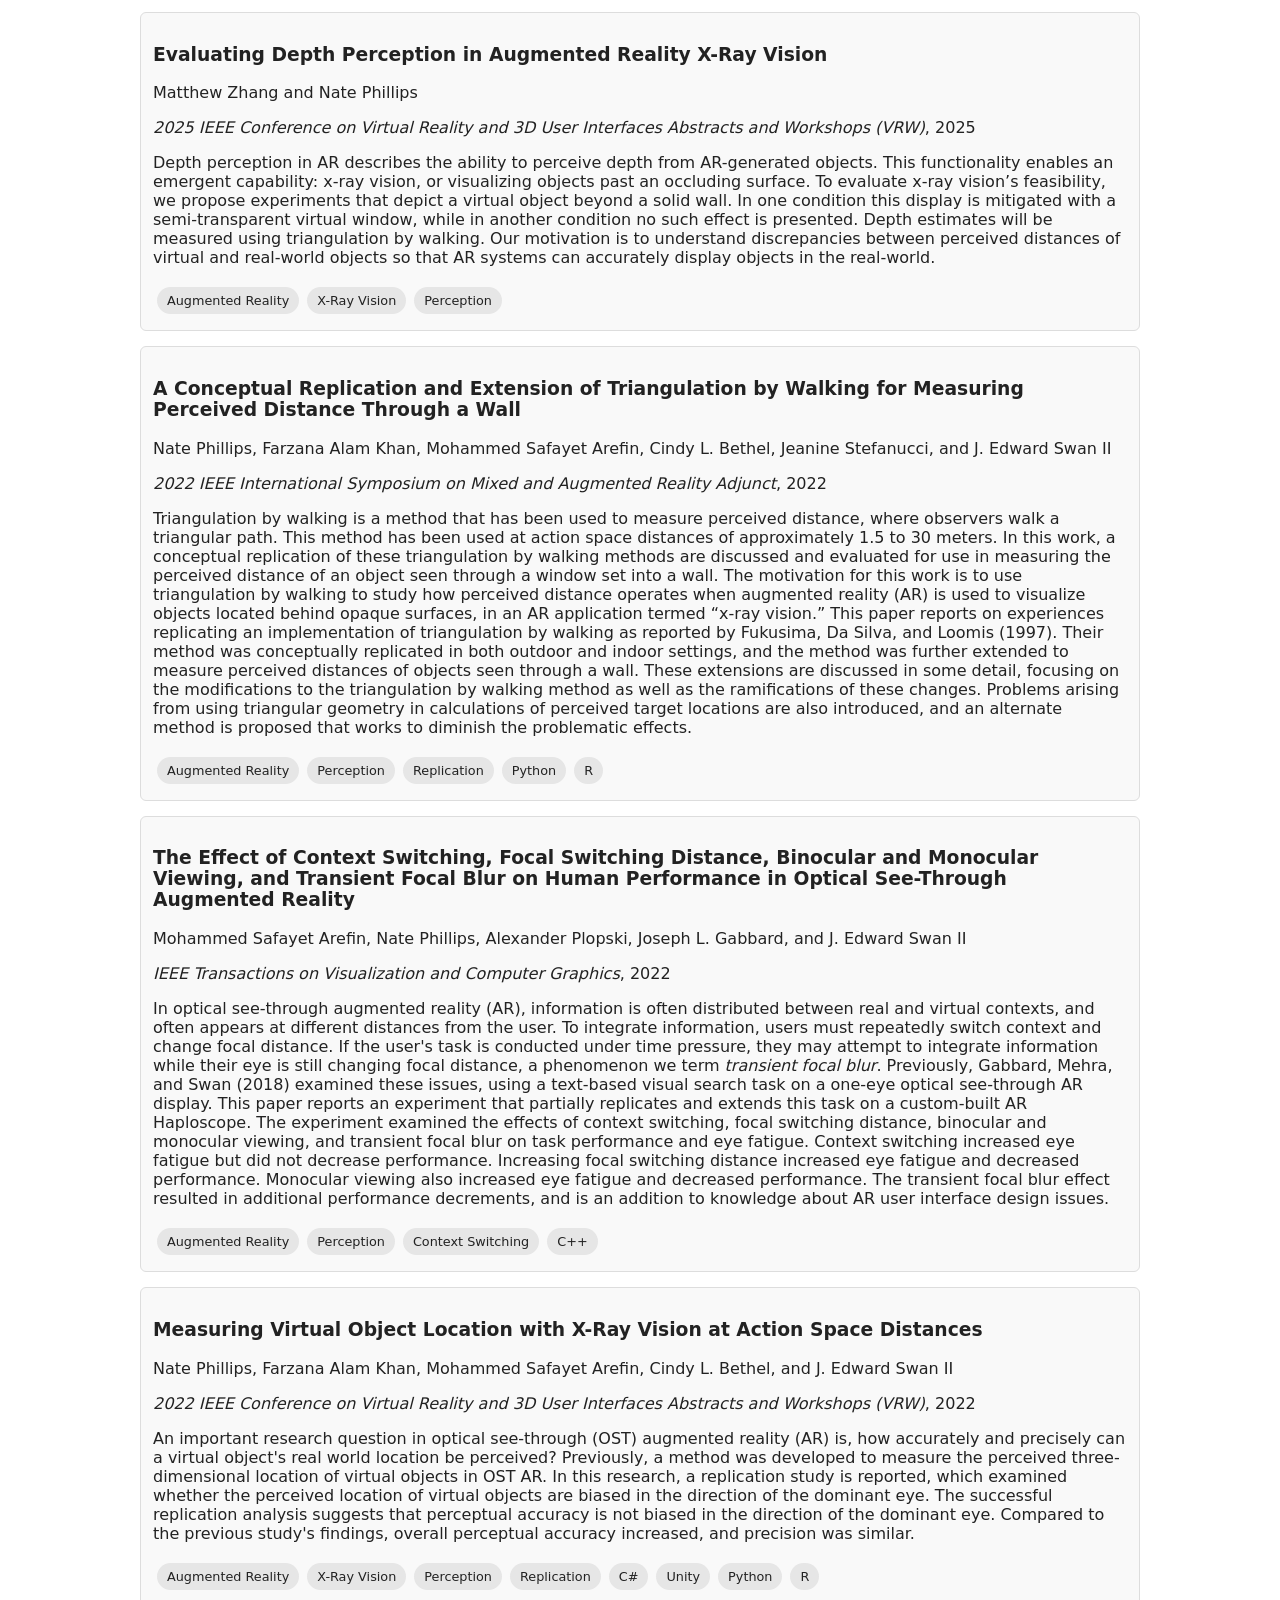
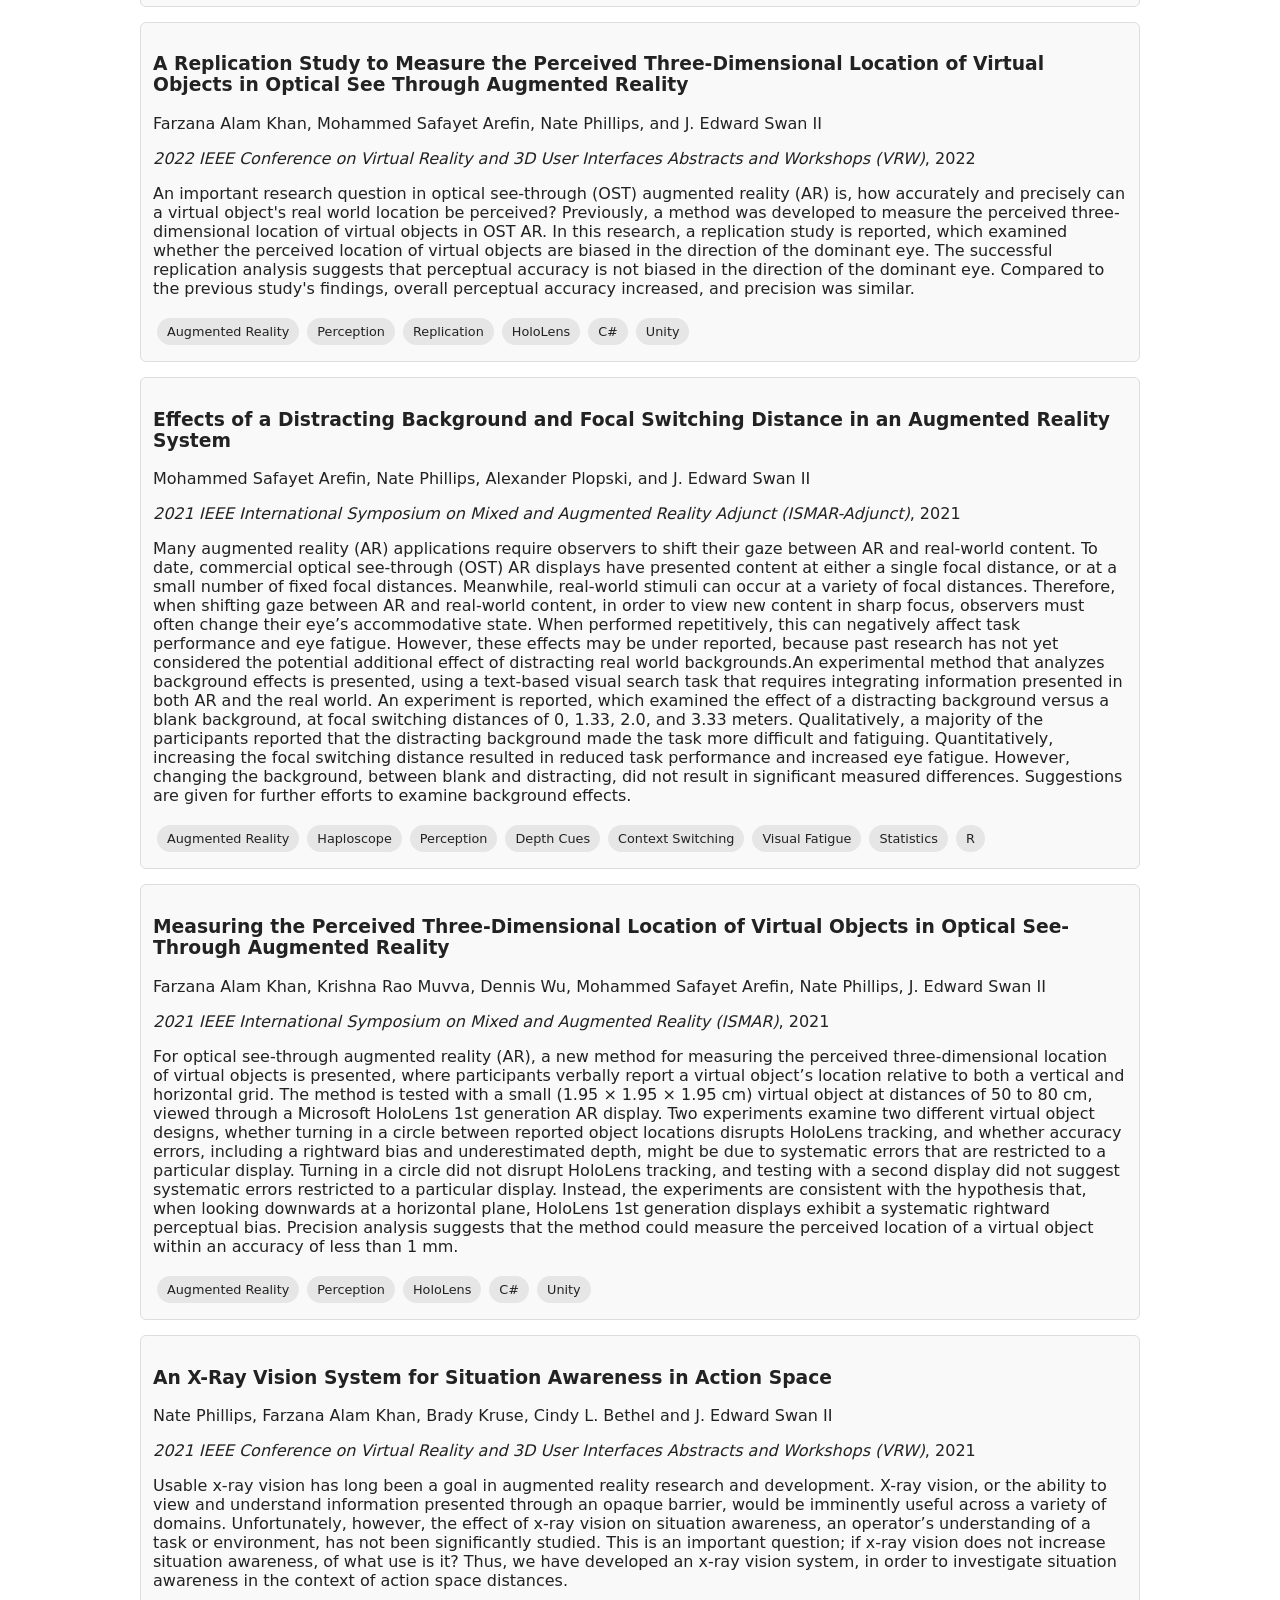
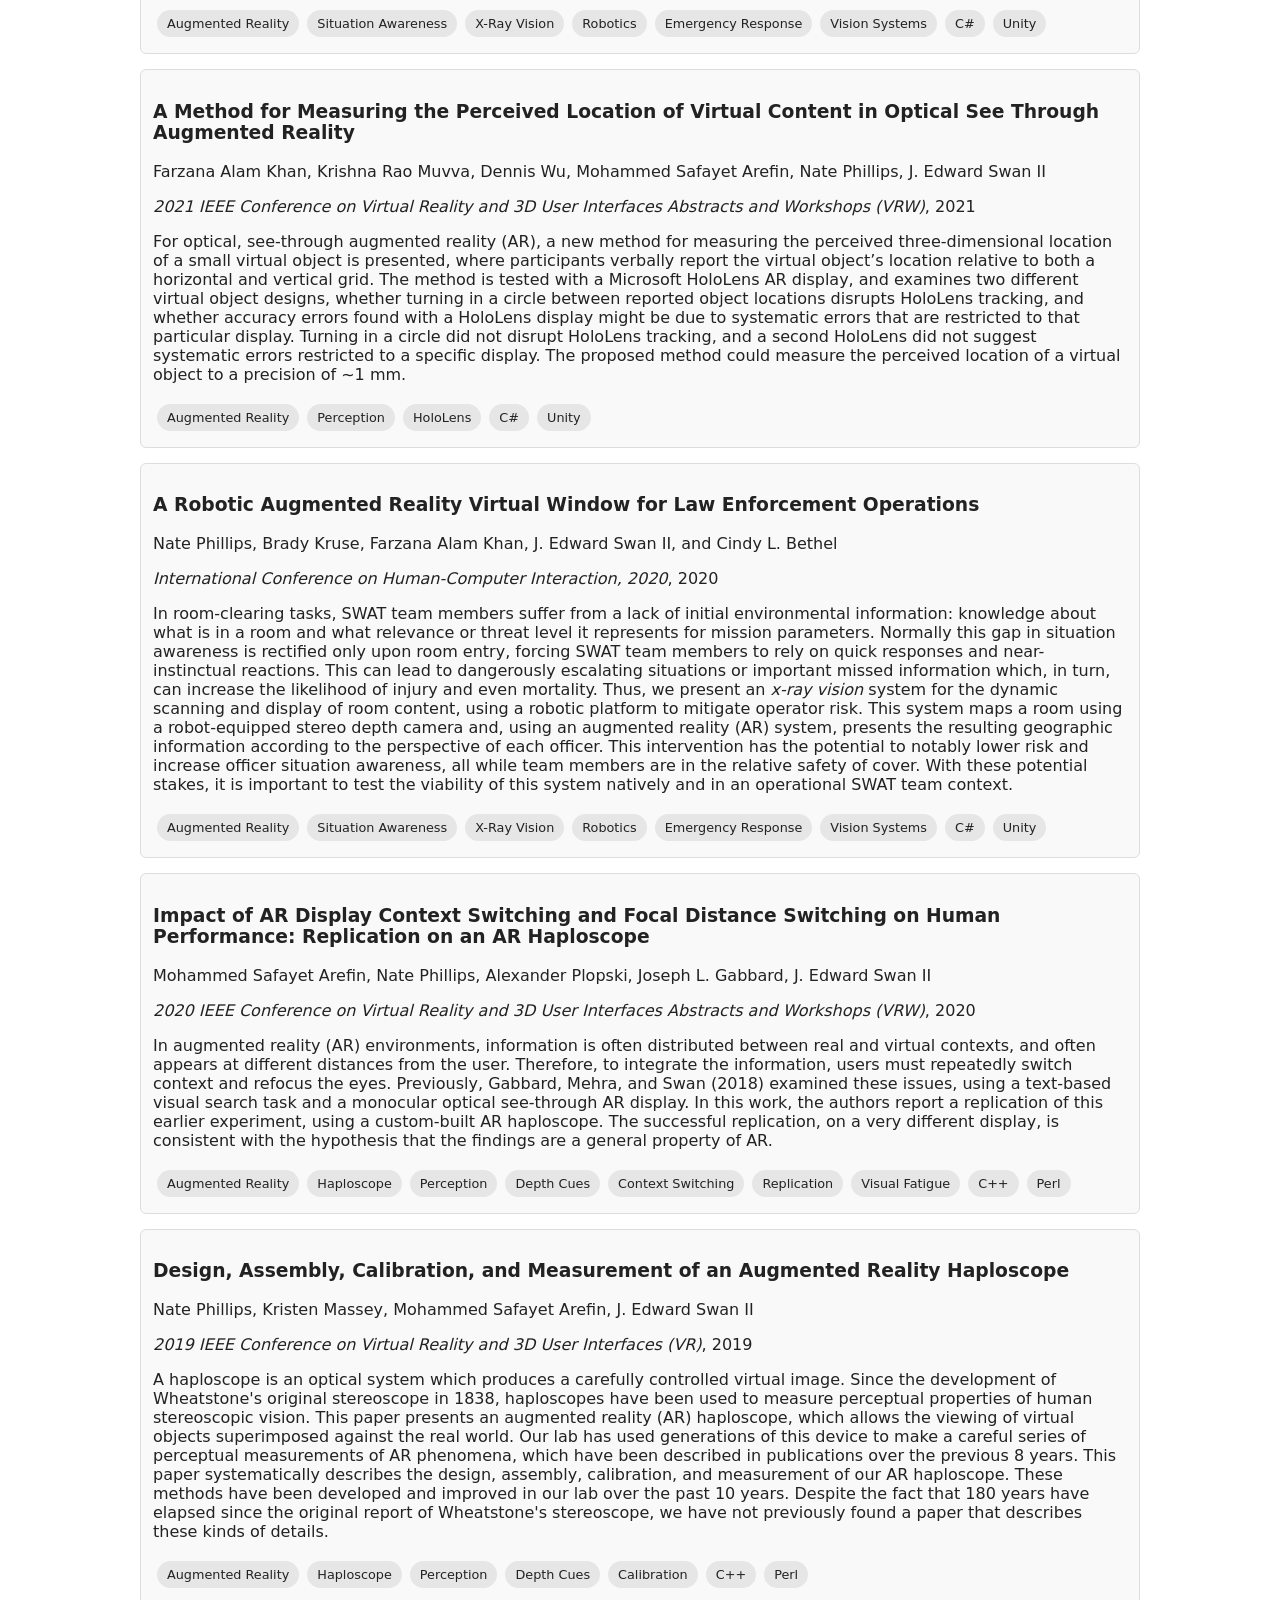
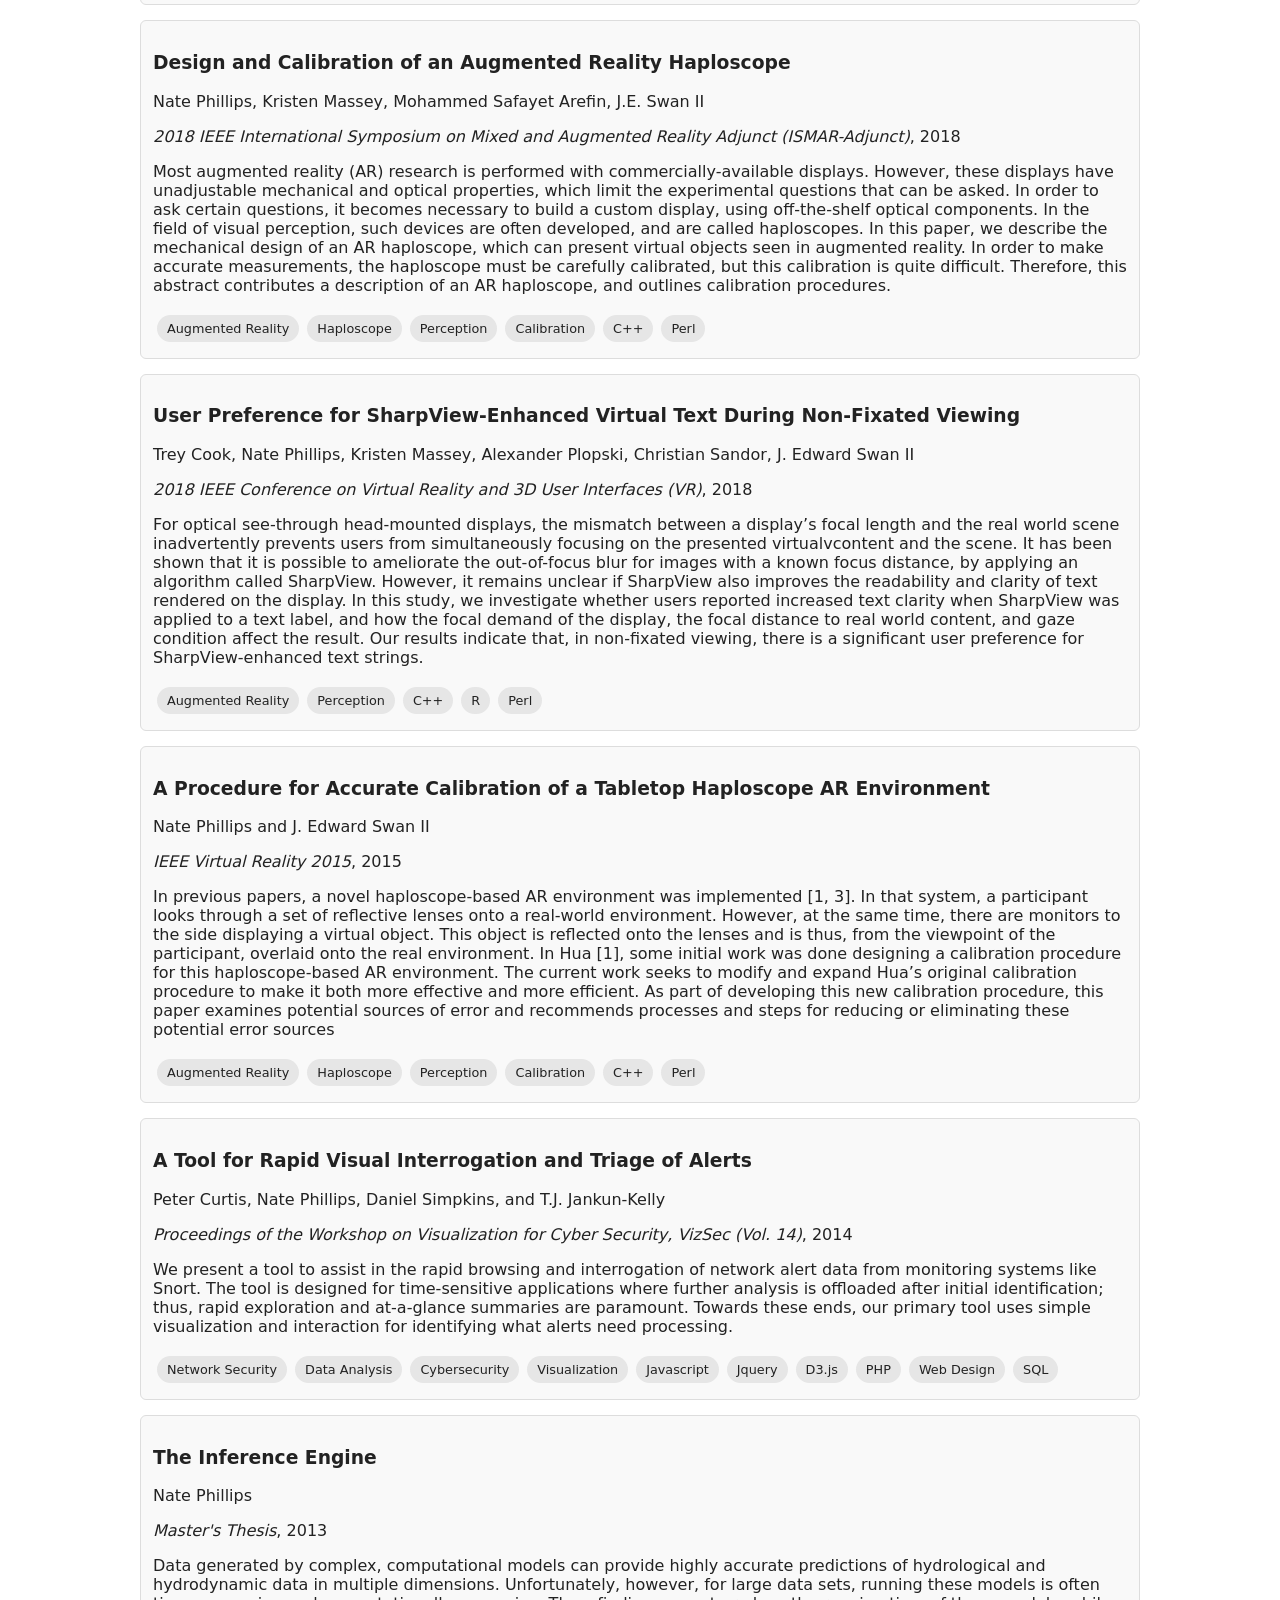
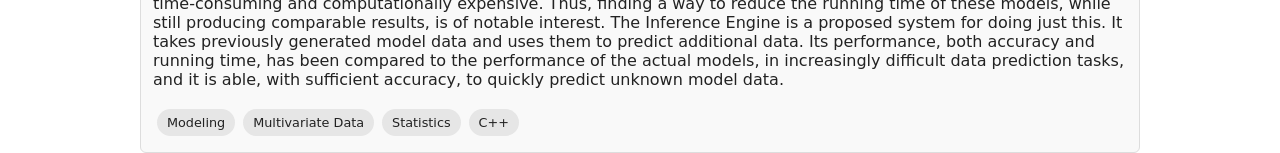
==== commit 0ad034f4: "Update index.html" ====
--- a/index.html
+++ b/index.html
@@ -14,11 +14,11 @@
 <body>
 
 <header>
-  <h1 id="siteTitle">Nate Phillips</h1>
+  <h1>Nate Phillips</h1>
   <p>
   
 </p>
-<div class="icon-links">
+<div class="icon-links"  id="siteTitle">
   <p>Research & project portfolio
 <a href="https://www.linkedin.com/in/nphillip"
        target="_blank" rel="noopener noreferrer" title="LinkedIn profile">
--- a/assets/style.css
+++ b/assets/style.css
@@ -18,6 +18,29 @@
 
 .icon-links a {
   text-decoration: none;
+}
+
+
+
+#siteTitle {
+  transition:
+    transform 180ms ease,
+    color 180ms ease,
+    text-shadow 180ms ease;
+}
+
+#siteTitle.title-pop {
+  transform: scale(1.06);
+  color: var(--tag-active);
+  text-shadow:
+    0 0 8px color-mix(in srgb, var(--tag-active) 35%, transparent);
+}
+
+@media (prefers-reduced-motion: reduce) {
+  #pageTitle.title-pop {
+    transform: none;
+    text-shadow: none;
+  }
 }
 
 body {
@@ -39,11 +62,11 @@
 
   max-height: 5000px;
 
-  transition:
+  /*transition:
     opacity 240ms ease,
     transform 240ms ease,
     max-height 380ms cubic-bezier(.22, 1, .36, 1),
-    margin 420ms cubic-bezier(.22, 1, .36, 1);
+    margin 420ms cubic-bezier(.22, 1, .36, 1);*/
 }
 
 .section.section-hidden {
@@ -63,7 +86,8 @@
   transition:
     opacity 260ms ease,
     transform 260ms ease,
-    max-height 380ms cubic-bezier(.22, 1, .36, 1);
+    max-height 380ms cubic-bezier(.22, 1, .36, 1),
+	margin 420ms cubic-bezier(.22, 1, .36, 1);
 }
 
 /*.section {
@@ -98,7 +122,6 @@
   font-size: 1.4rem;
   font-weight: 600;
   margin: 0 0 0.25rem 0;
-  #margin-bottom: 0.4rem;
 }
 
 .section-header.exit {
@@ -197,9 +220,6 @@
 	box-shadow 180ms ease;
 }
 
-<a href="' + p.link +
-    '/gyrocopterCageMatch.txt">index.html</a>
-
 .tag.active {
   background: var(--tag-active);
   color: white;
@@ -404,6 +424,10 @@
 
 .controls label:hover {
   opacity: 0.8;
+}
+
+.controls input[type="checkbox"] {
+  accent-color: var(--tag-active);
 }
 
 :focus-visible {
@@ -465,7 +489,7 @@
   outline-offset: 3px;
 }
 
-#compoundFilters {
+/*#compoundFilters {
   display: flex;
   gap: 10px;
   margin-bottom: 15px;
@@ -473,7 +497,7 @@
 
 .compound-filter {
   position: relative;
-}
+}*/
 
 .compound-btn {
   padding: 8px 12px;
@@ -537,9 +561,9 @@
   gap: 10px;
 }
 
-#compoundFilters {
-  display: flex;
-}
+/*#compoundFilters {
+  display: flex;
+}*/
 
 .card h3 a {
   color: inherit;
@@ -556,13 +580,6 @@
   color: var(--tag-active);
 }
 
-/*.card {
-  transition:
-    transform 150ms ease,
-    box-shadow 150ms ease,
-    border-color 150ms ease;
-}*/
-
 .card:hover {
   box-shadow: 0 4px 12px rgba(0, 0, 0, 0.08);
   transform: translateY(-2px);
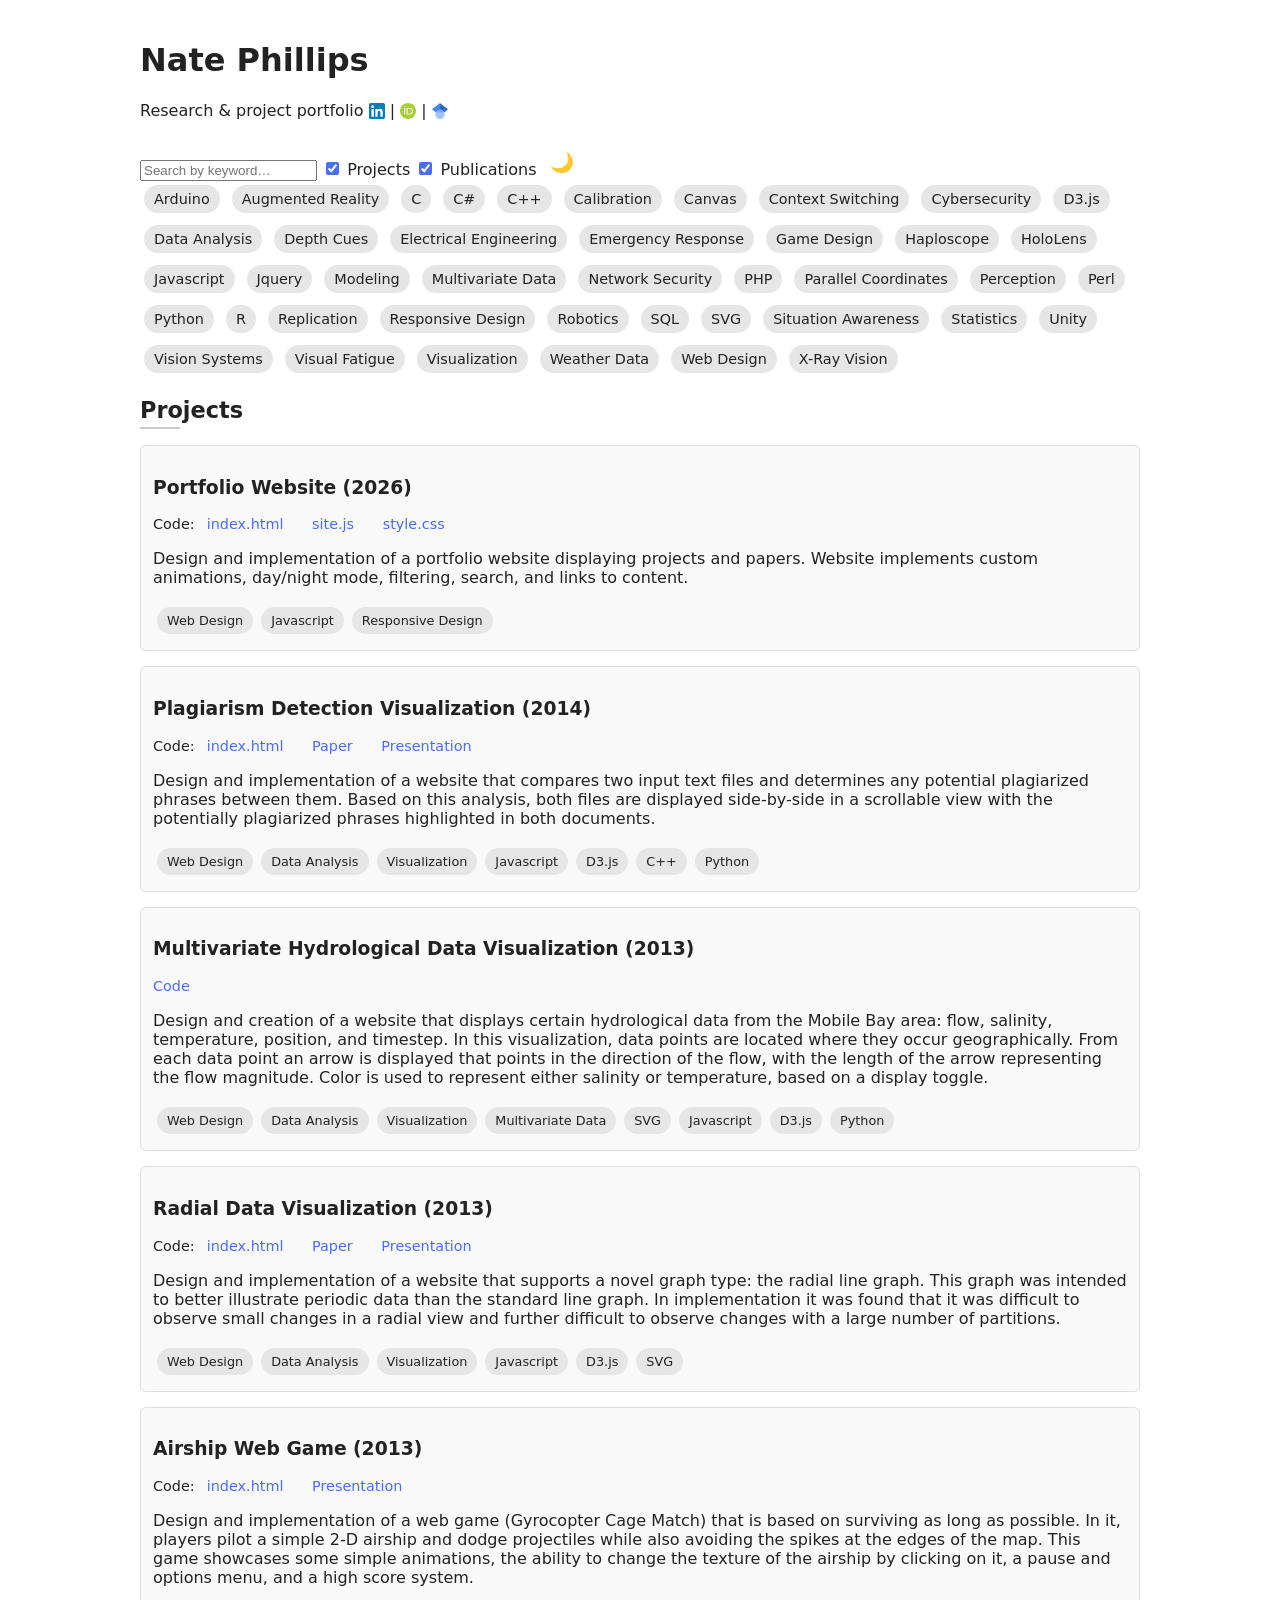
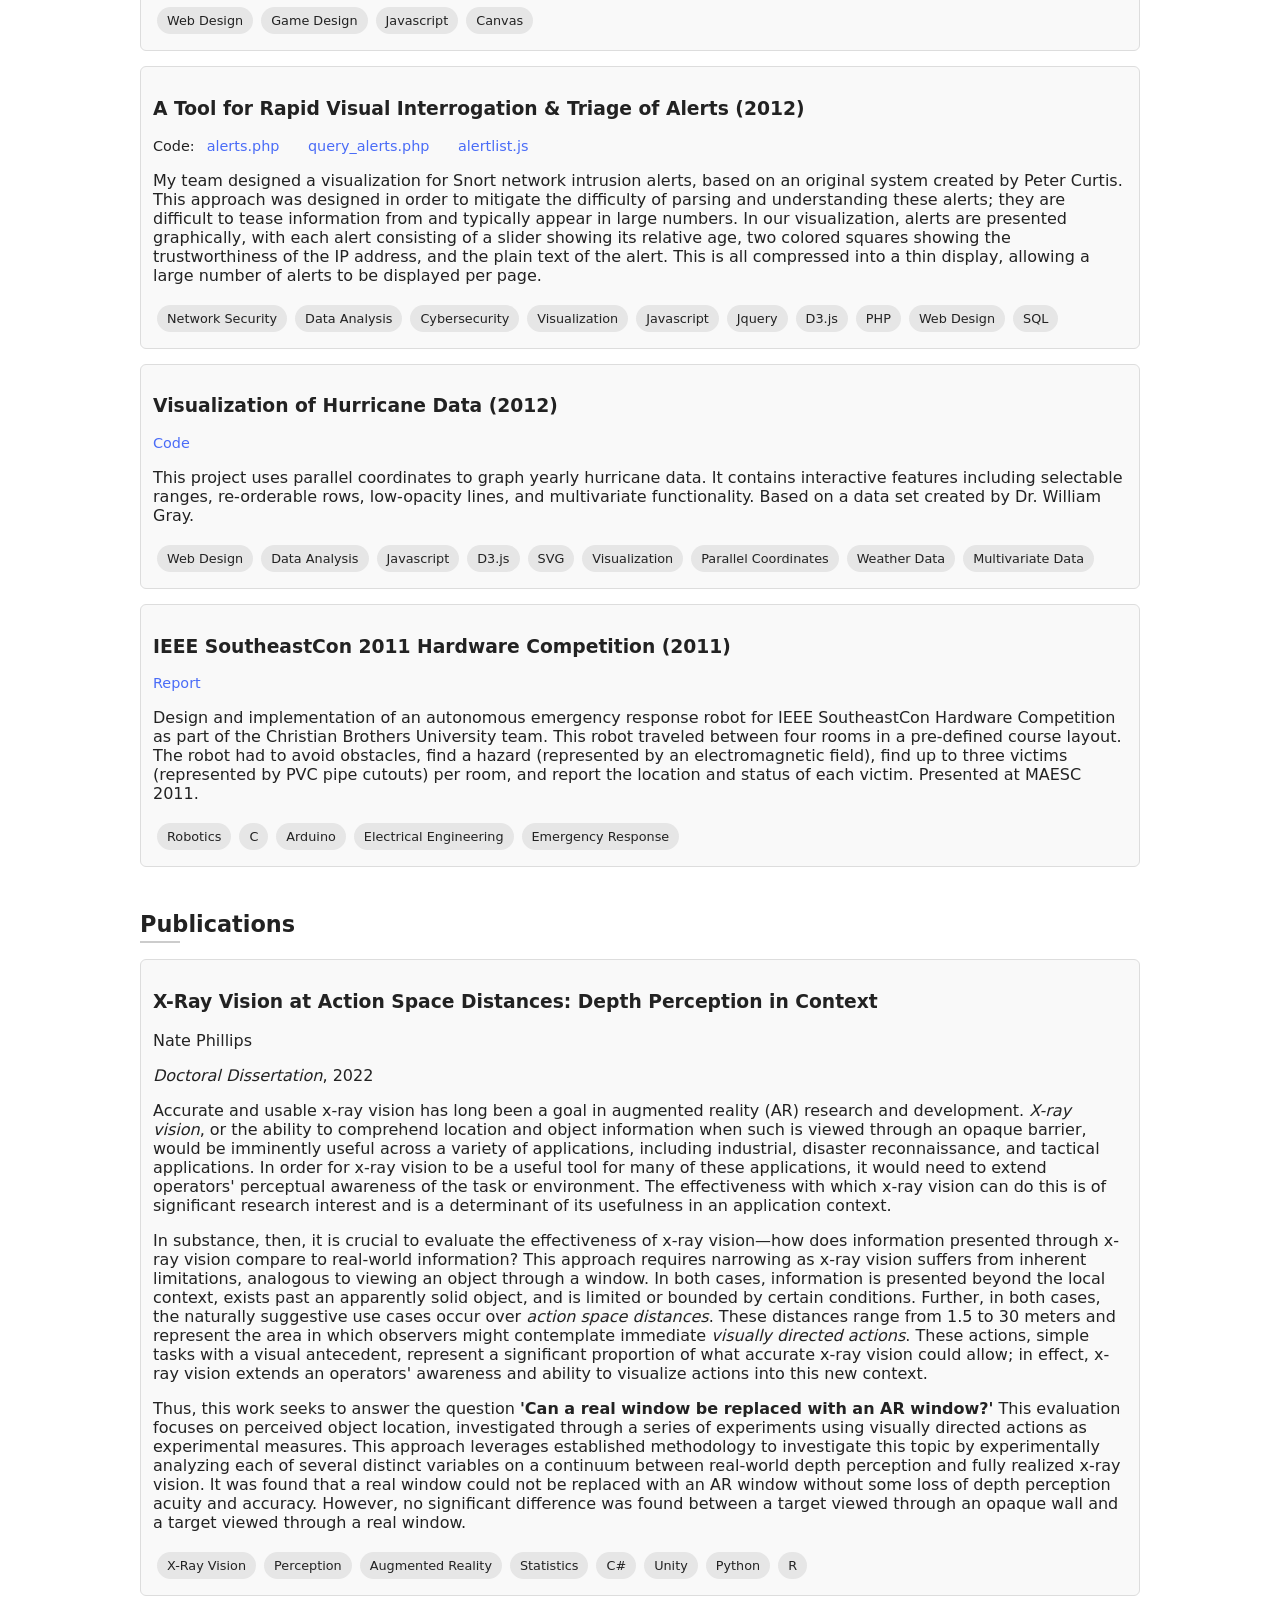
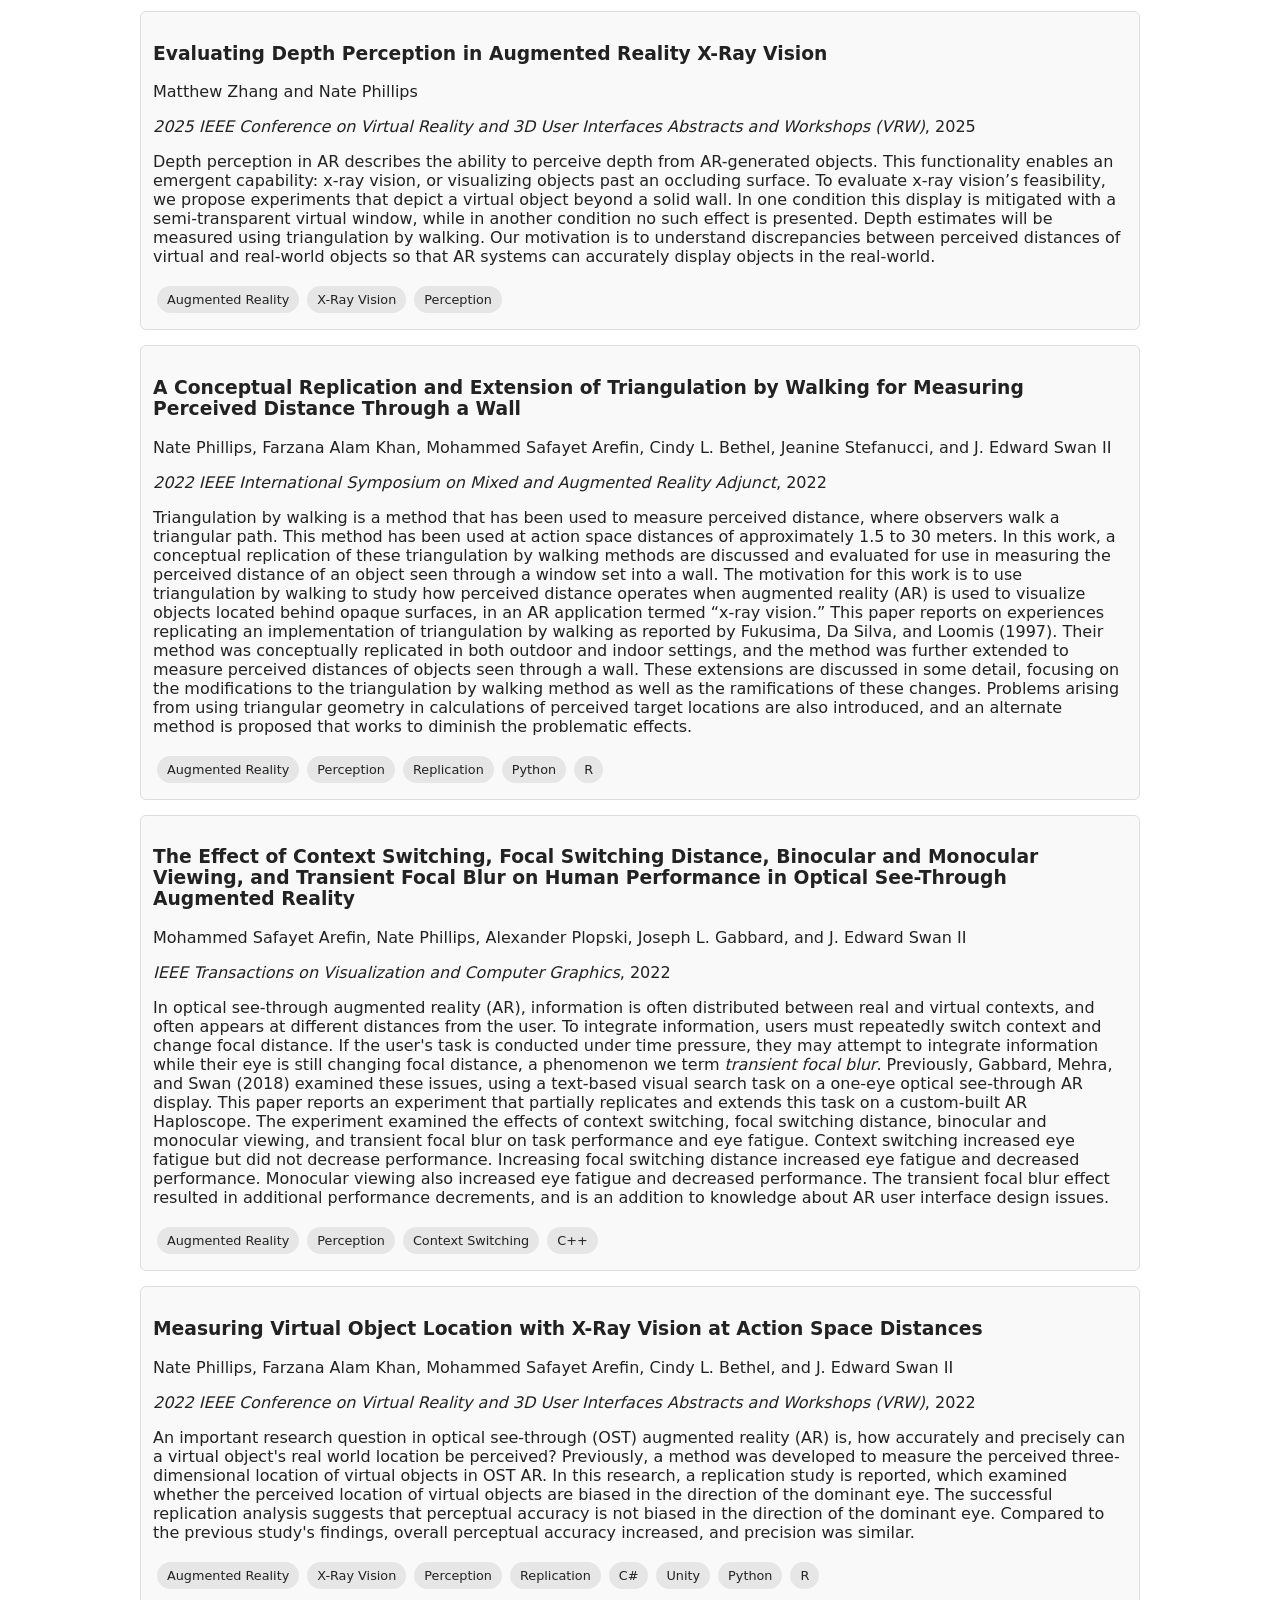
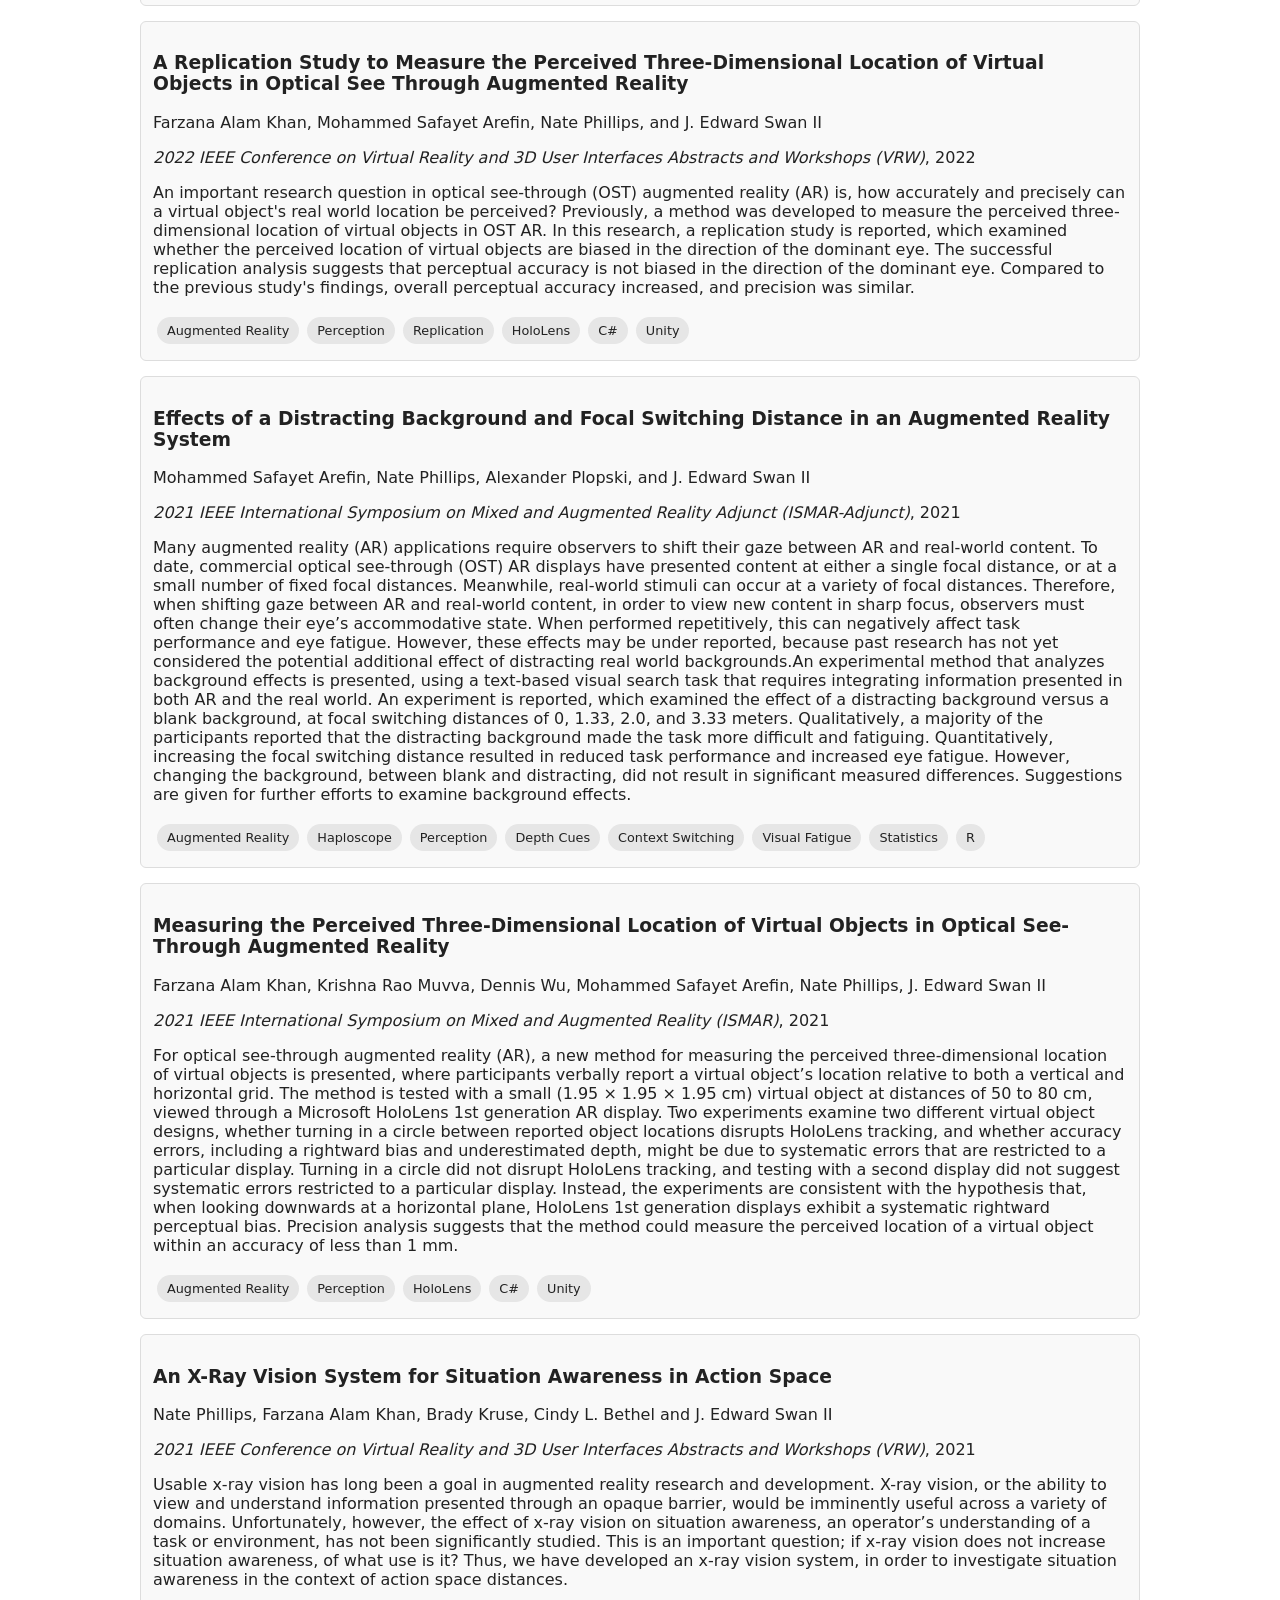
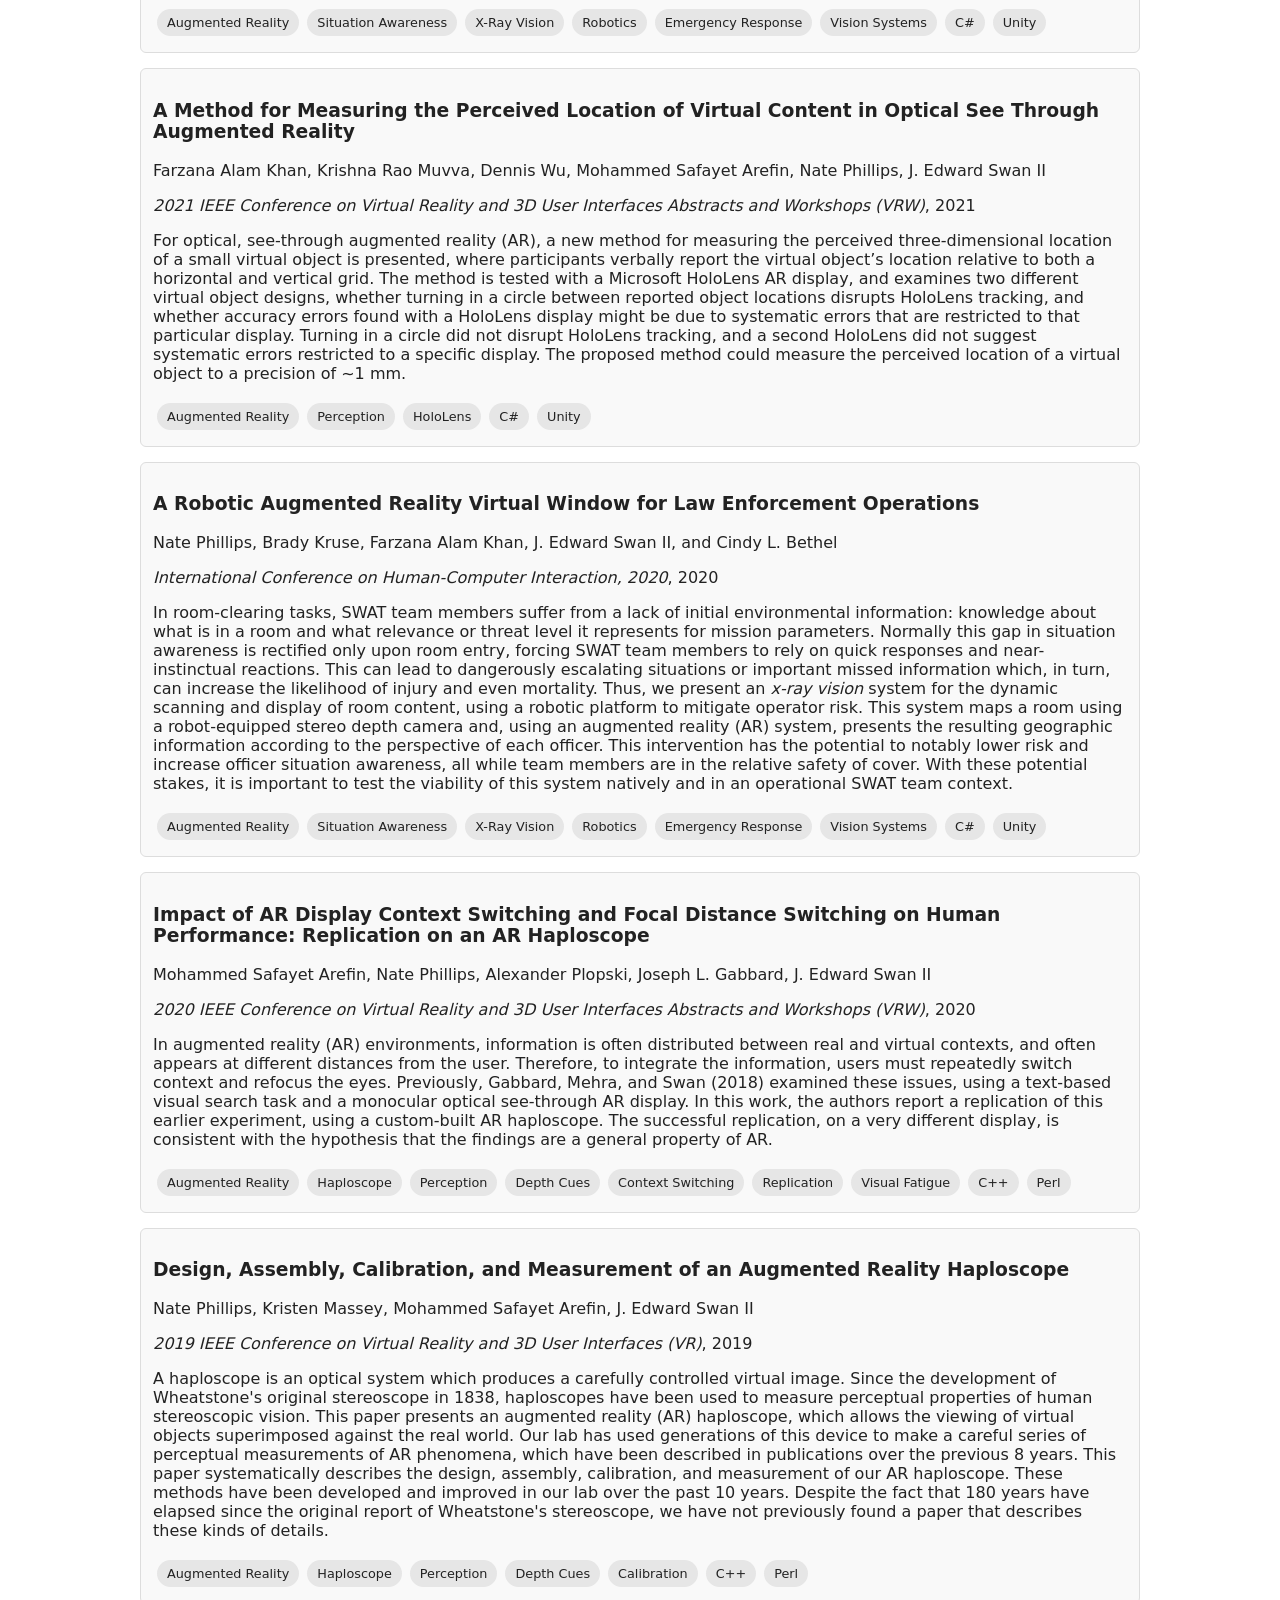
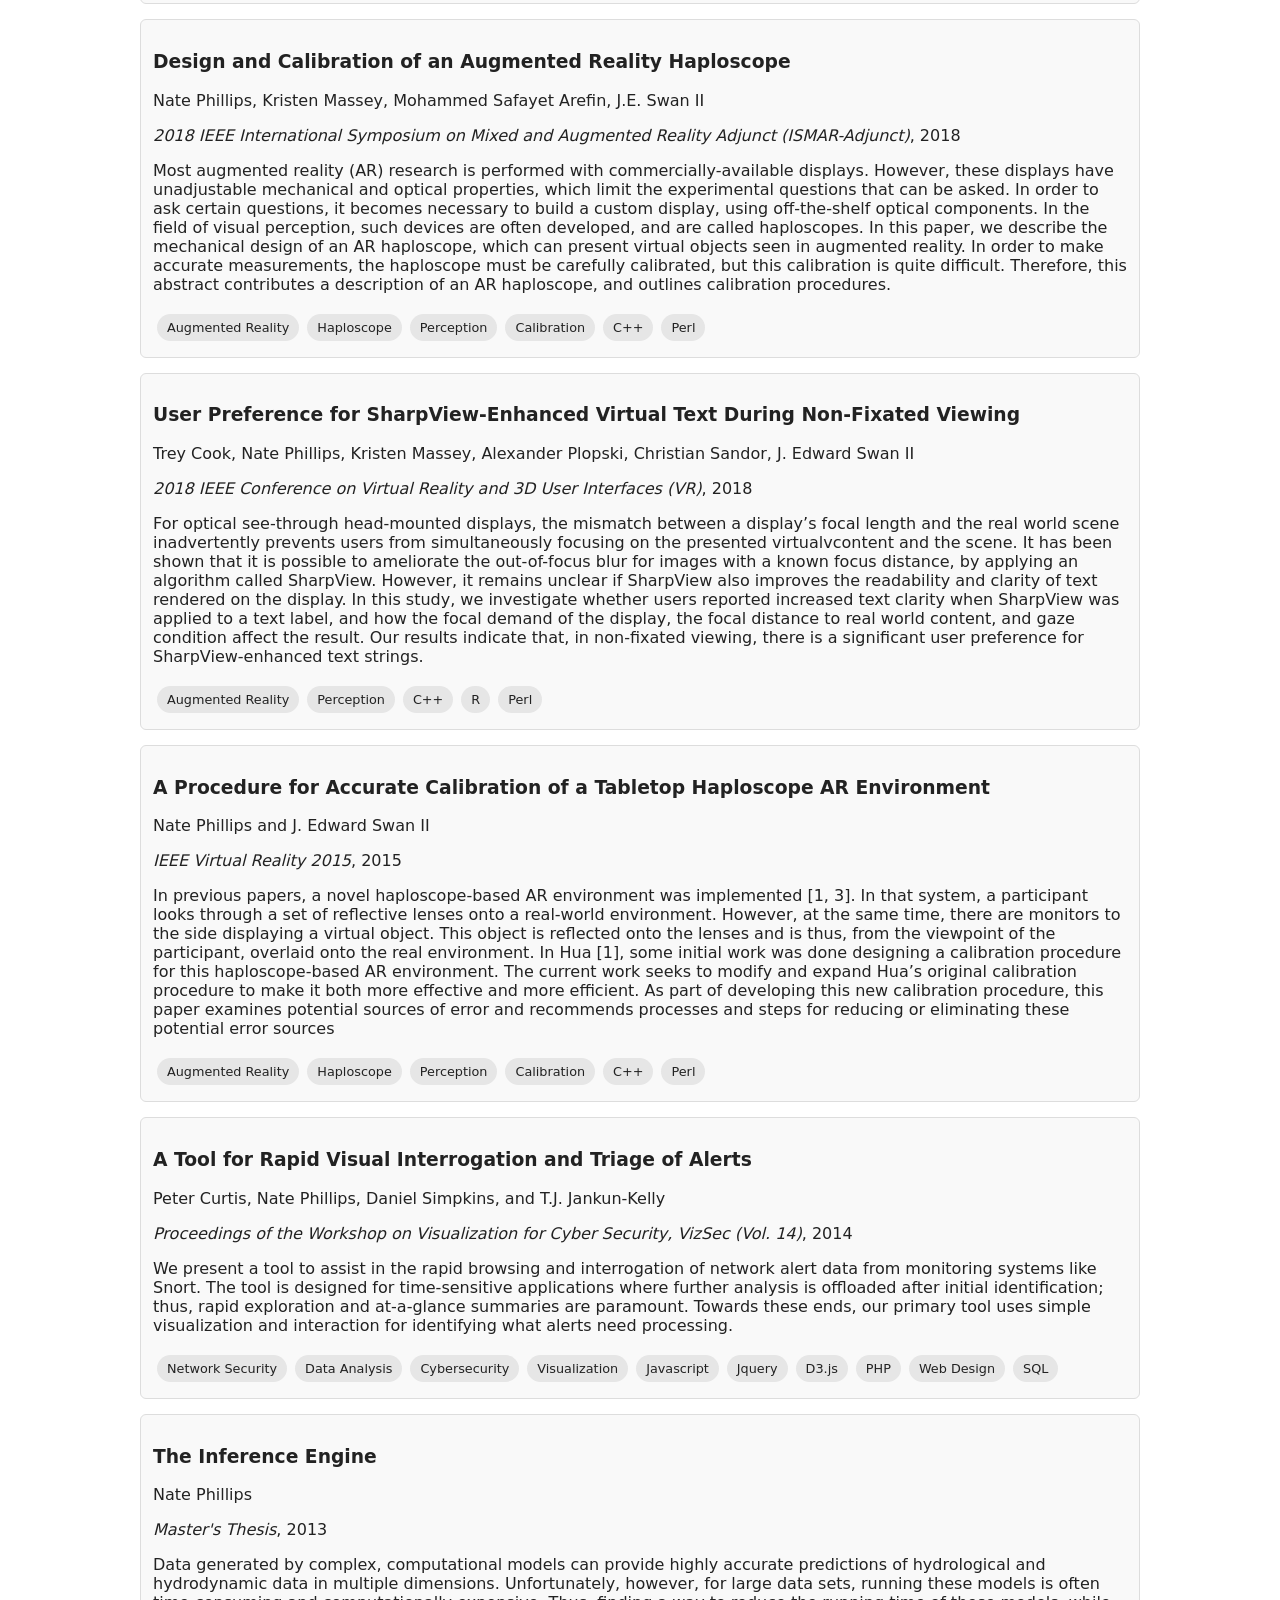
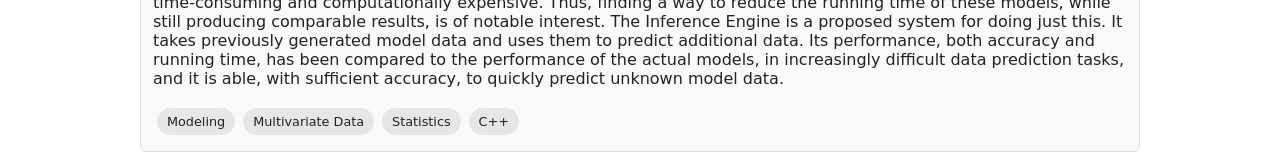
==== commit 605c2c1e: "Updates" ====
--- a/index.html
+++ b/index.html
@@ -10,6 +10,13 @@
   <link rel="shortcut icon" href="/favicons/favicon.ico" />
   <link rel="apple-touch-icon" sizes="180x180" href="/favicons/apple-touch-icon.png" />
   <link rel="manifest" href="/site.webmanifest" />
+  <link rel="canonical" href="https://ncp38.github.io/">
+  <meta name="description" content="Nate Phillips — research and project portfolio: augmented reality, perception, and data visualization.">
+  <meta property="og:type" content="website">
+  <meta property="og:url" content="https://ncp38.github.io/">
+  <meta property="og:title" content="Nate Phillips — Research & Project Portfolio">
+  <meta property="og:description" content="AR/VR perception research, visualization projects, and publications.">
+  <meta name="twitter:card" content="summary">
 </head>
 <body>
 
@@ -22,20 +29,20 @@
   <p>Research & project portfolio
 <a href="https://www.linkedin.com/in/nphillip"
        target="_blank" rel="noopener noreferrer" title="LinkedIn profile">
-      <img src="https://upload.wikimedia.org/wikipedia/commons/8/81/LinkedIn_icon.svg"
+      <img src="assets/icons/linkedin.svg"
            alt="Nate Phillips' LinkedIn Link"
            style="height:16px; vertical-align: middle;" />
     </a>
   |
   <a href="https://orcid.org/0000-0001-9085-383X" target="_blank" rel="noopener noreferrer" title="ORCID profile">
-    <img src="https://orcid.org/assets/vectors/orcid.logo.icon.svg"
+    <img src="assets/icons/orcid.svg"
          alt="Nate Phillips' ORCID Link"
          style="height:16px; vertical-align: middle;" />
   </a>
   |
   <a href="https://scholar.google.com/citations?user=XE2EZN0AAAAJ"
      target="_blank" rel="noopener noreferrer" title="Google Scholar profile">
-    <img src="https://upload.wikimedia.org/wikipedia/commons/c/c7/Google_Scholar_logo.svg"
+    <img src="assets/icons/google-scholar.svg"
          alt="Nate Phillips' Google Scholar Link"
          style="height:16px; vertical-align:middle; margin-right:4px;">
   </a></p>
@@ -67,8 +74,6 @@
 </button>
 
 </section>
-
-<!--<section id="compoundFilters" aria-label="Grouped filters"></section>-->
 
 <div class="filter-controls">
 
--- a/assets/style.css
+++ b/assets/style.css
@@ -30,14 +30,18 @@
 }
 
 #siteTitle.title-pop {
-  transform: scale(1.06);
+  transform: scale(1.02);
   color: var(--tag-active);
   text-shadow:
-    0 0 8px color-mix(in srgb, var(--tag-active) 35%, transparent);
+    0 0 10px color-mix(
+      in srgb,
+      var(--tag-active) 40%,
+      transparent
+    );
 }
 
 @media (prefers-reduced-motion: reduce) {
-  #pageTitle.title-pop {
+  #siteTitle.title-pop {
     transform: none;
     text-shadow: none;
   }
@@ -435,10 +439,6 @@
   outline-offset: 2px;
 }
 
-.tag:focus-visible {
-  box-shadow: 0 0 0 2px var(--tag-active);
-}
-
 .theme-toggle {
   position: relative;
   width: 40px;
@@ -489,82 +489,6 @@
   outline-offset: 3px;
 }
 
-/*#compoundFilters {
-  display: flex;
-  gap: 10px;
-  margin-bottom: 15px;
-}
-
-.compound-filter {
-  position: relative;
-}*/
-
-.compound-btn {
-  padding: 8px 12px;
-  border-radius: 20px;
-  border: 1px solid var(--border);
-  background: var(--card);
-  cursor: pointer;
-}
-
-.compound-btn.active {
-  background: var(--tag-active);
-  color: white;
-}
-
-.compound-panel {
-  position: absolute;
-  top: 110%;
-  left: 0;
-  background: var(--card);
-  border: 1px solid var(--border);
-  border-radius: 8px;
-  padding: 10px;
-  display: flex;
-  flex-wrap: wrap;
-  gap: 8px;
-  z-index: 10;
-}
-
-.compound-option {
-  padding: 6px 10px;
-  border-radius: 16px;
-  border: 1px solid var(--border);
-  background: var(--tag-bg);
-  cursor: pointer;
-}
-
-.compound-option.active {
-  background: var(--tag-active);
-  color: white;
-}
-
-.compound-panel {
-  animation: fadeSlide 150ms ease;
-}
-
-@keyframes fadeSlide {
-  from {
-    opacity: 0;
-    transform: translateY(-4px);
-  }
-  to {
-    opacity: 1;
-    transform: translateY(0);
-  }
-}
-
-.groupedResults {
-  display: flex;
-  flex-wrap: wrap;
-  align-items: center;
-  gap: 10px;
-}
-
-/*#compoundFilters {
-  display: flex;
-}*/
-
 .card h3 a {
   color: inherit;
   text-decoration: none;
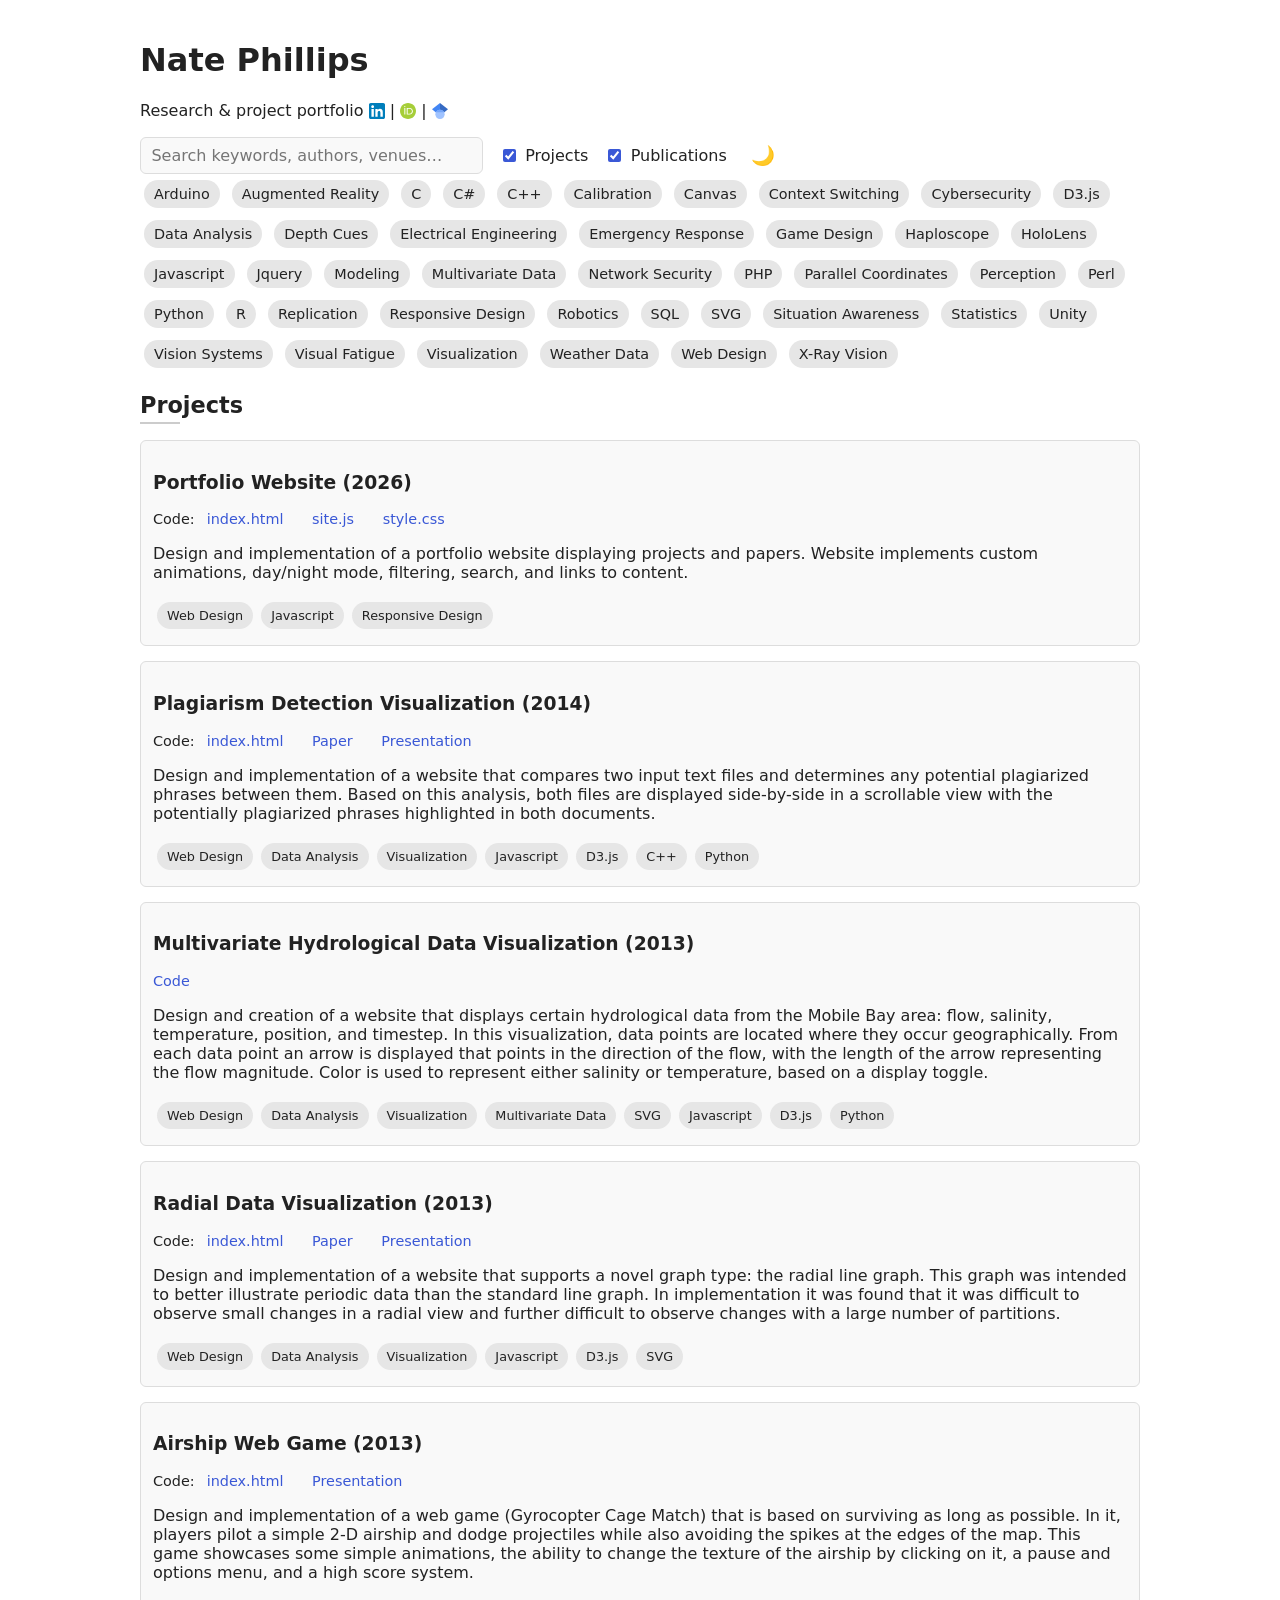
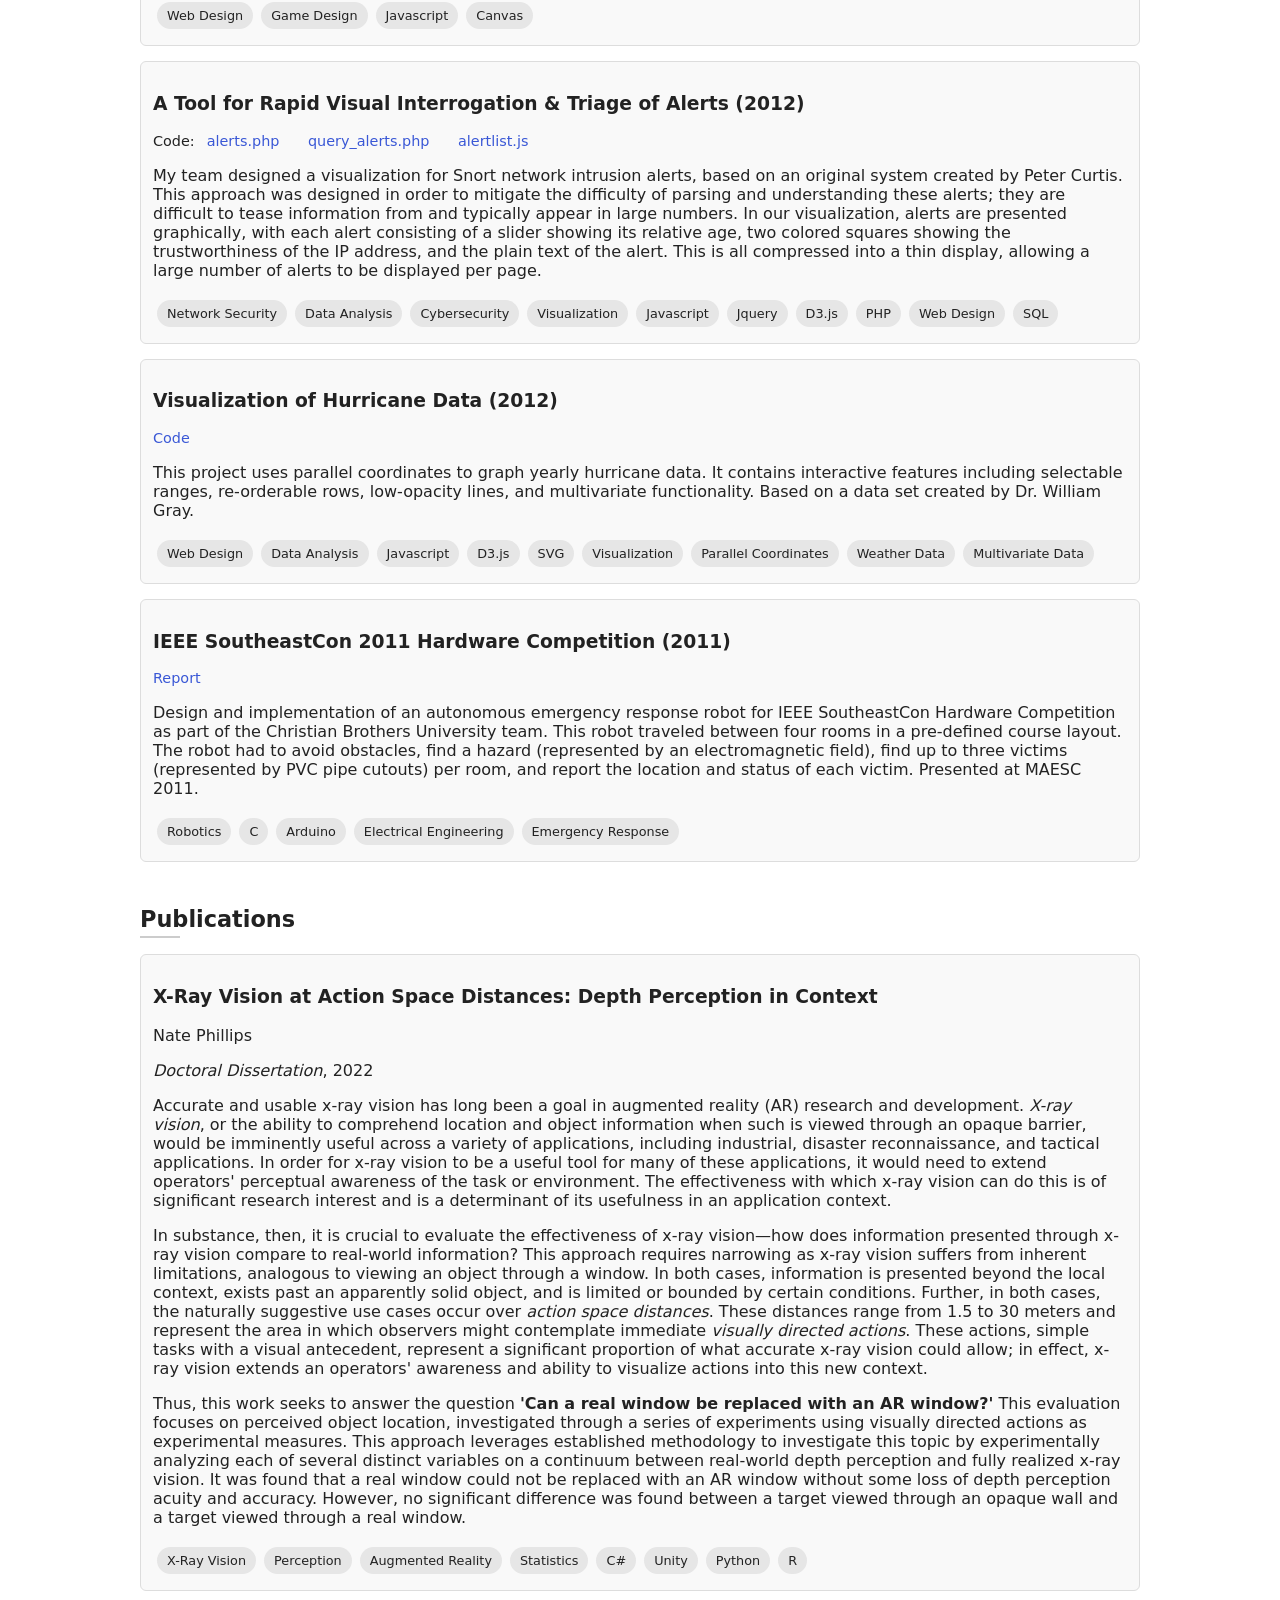
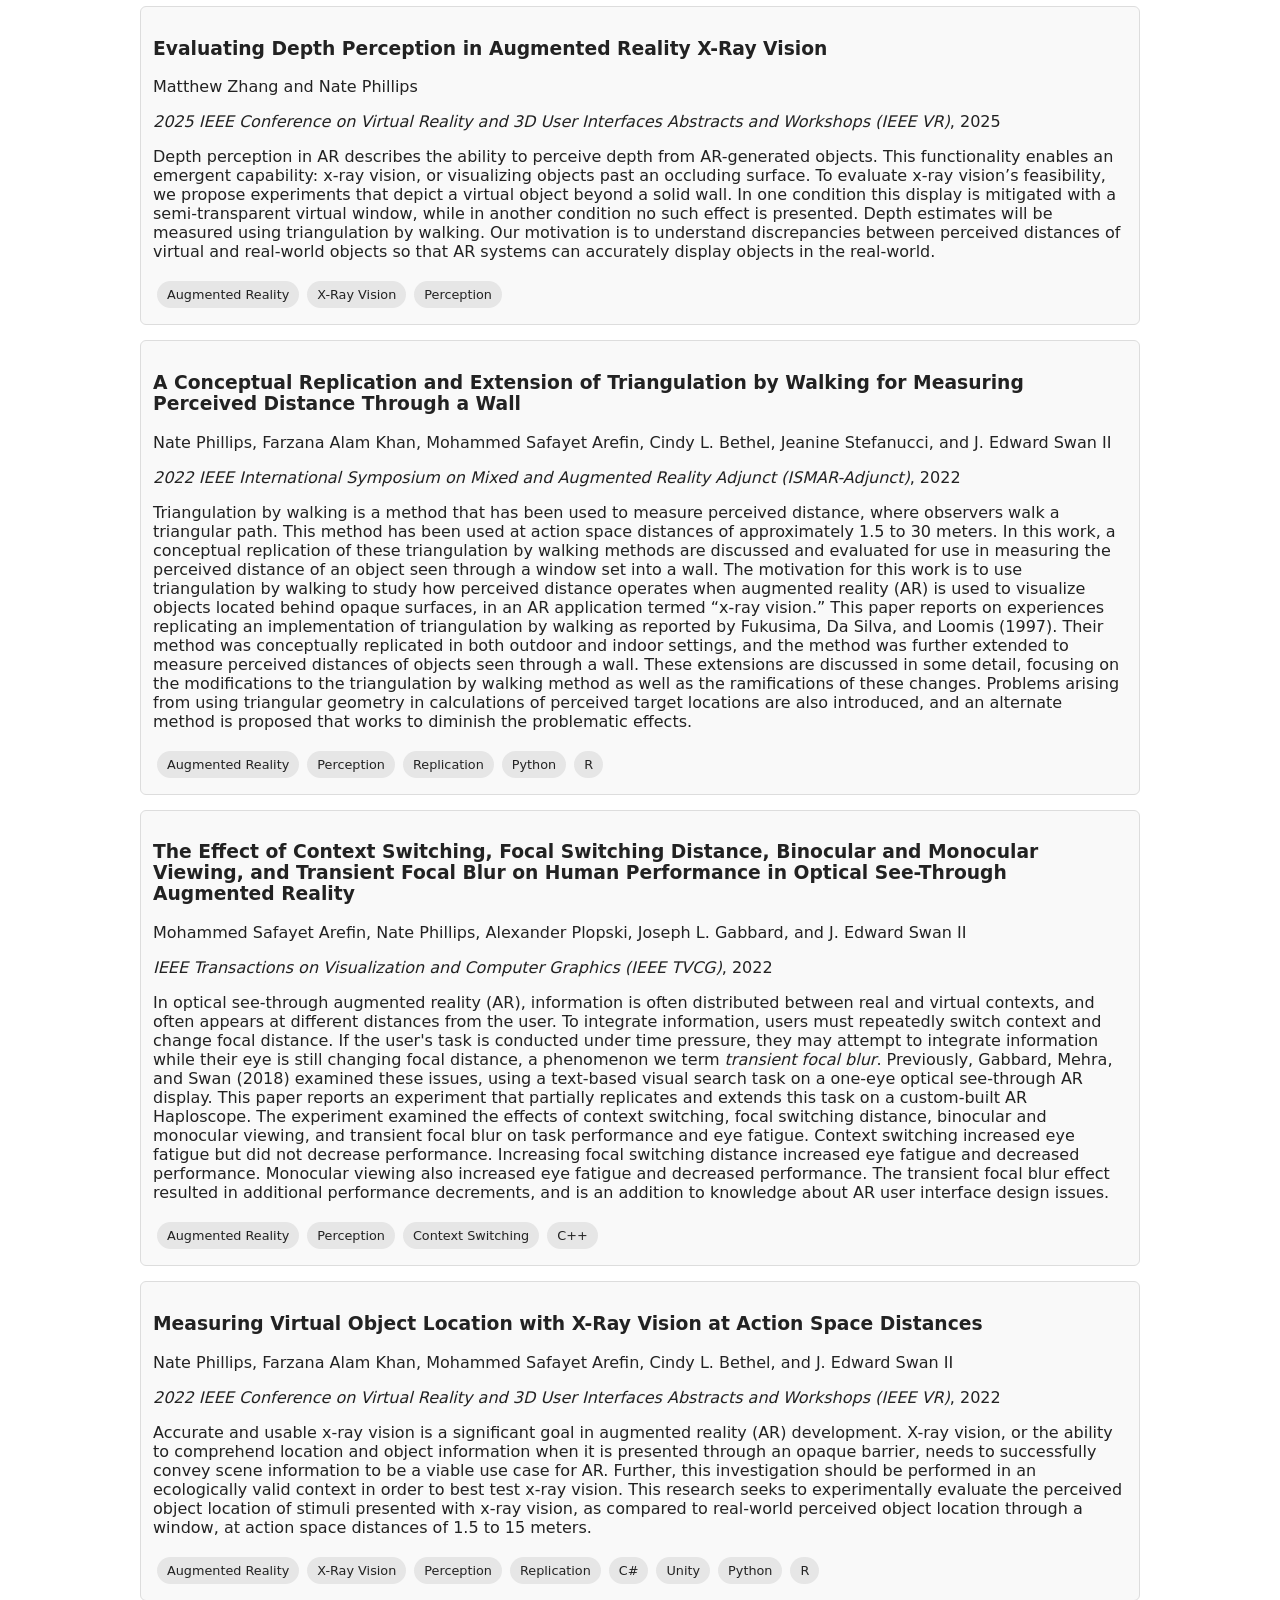
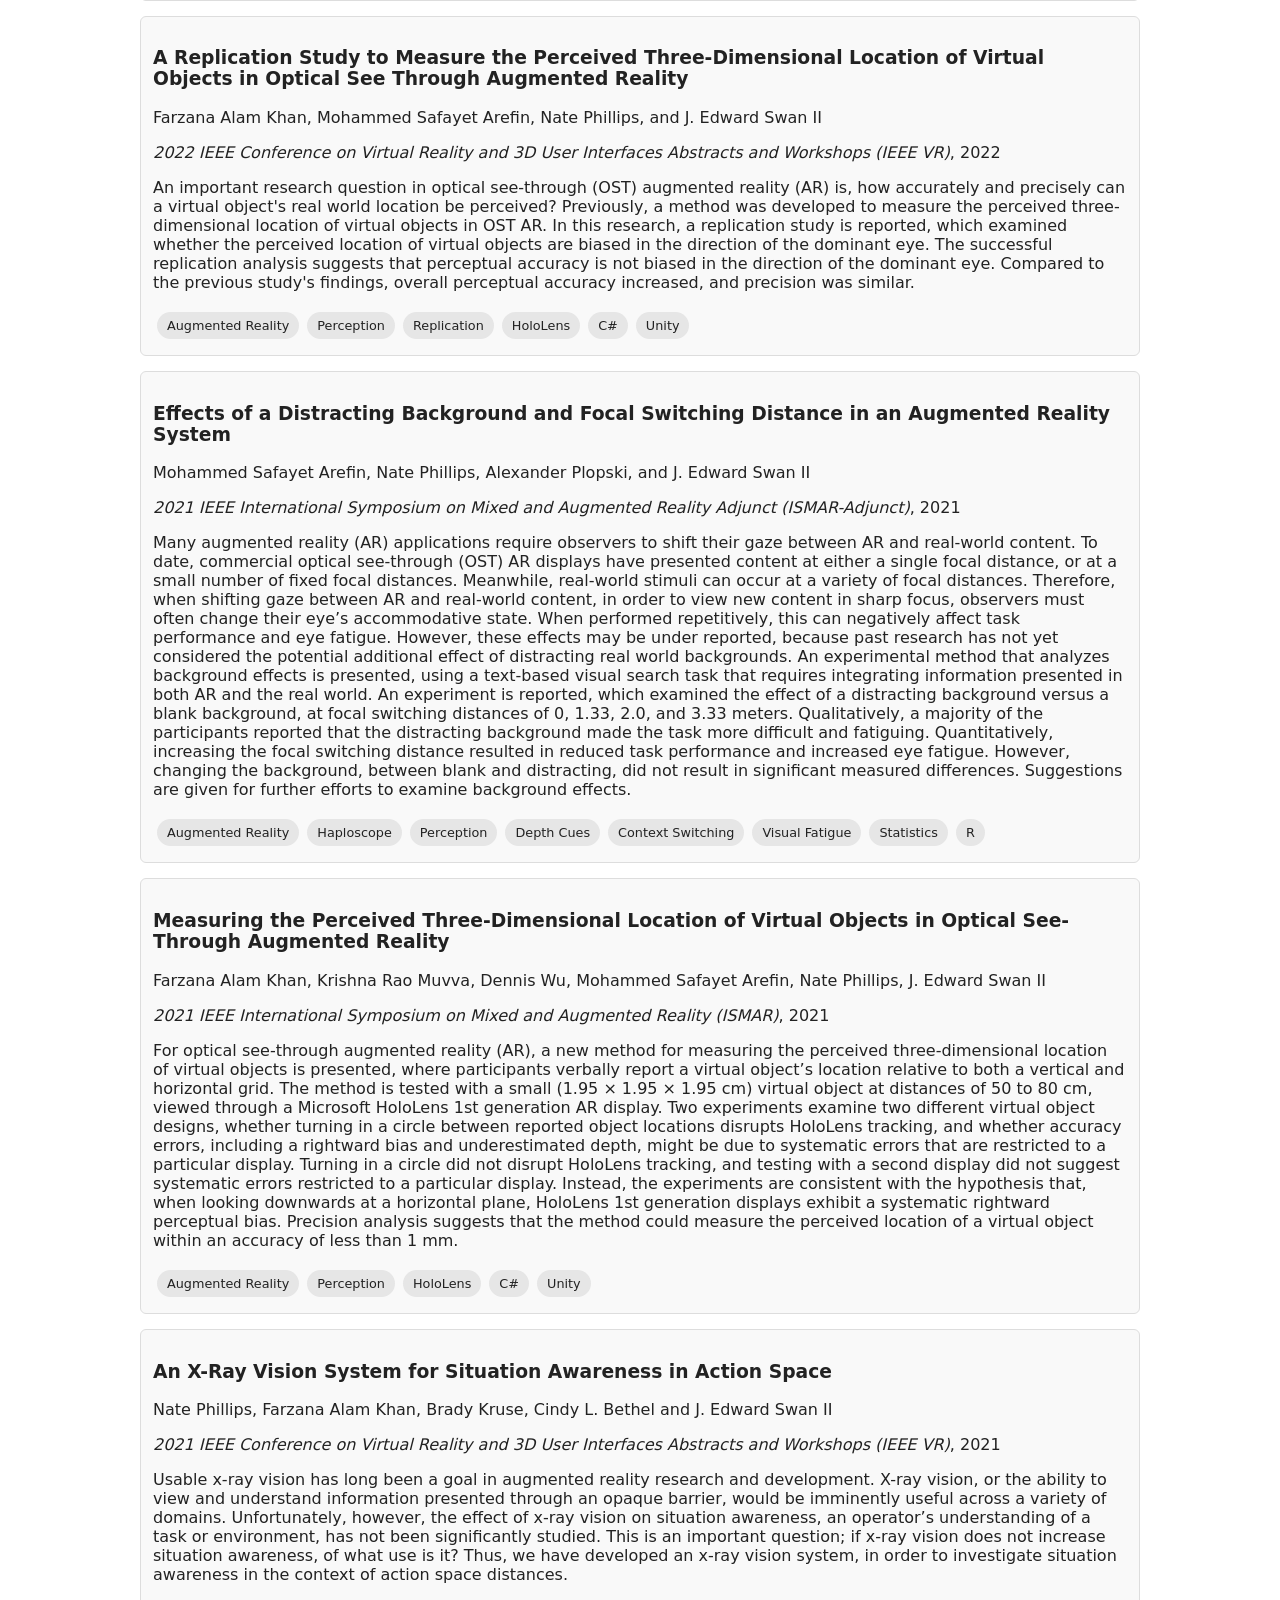
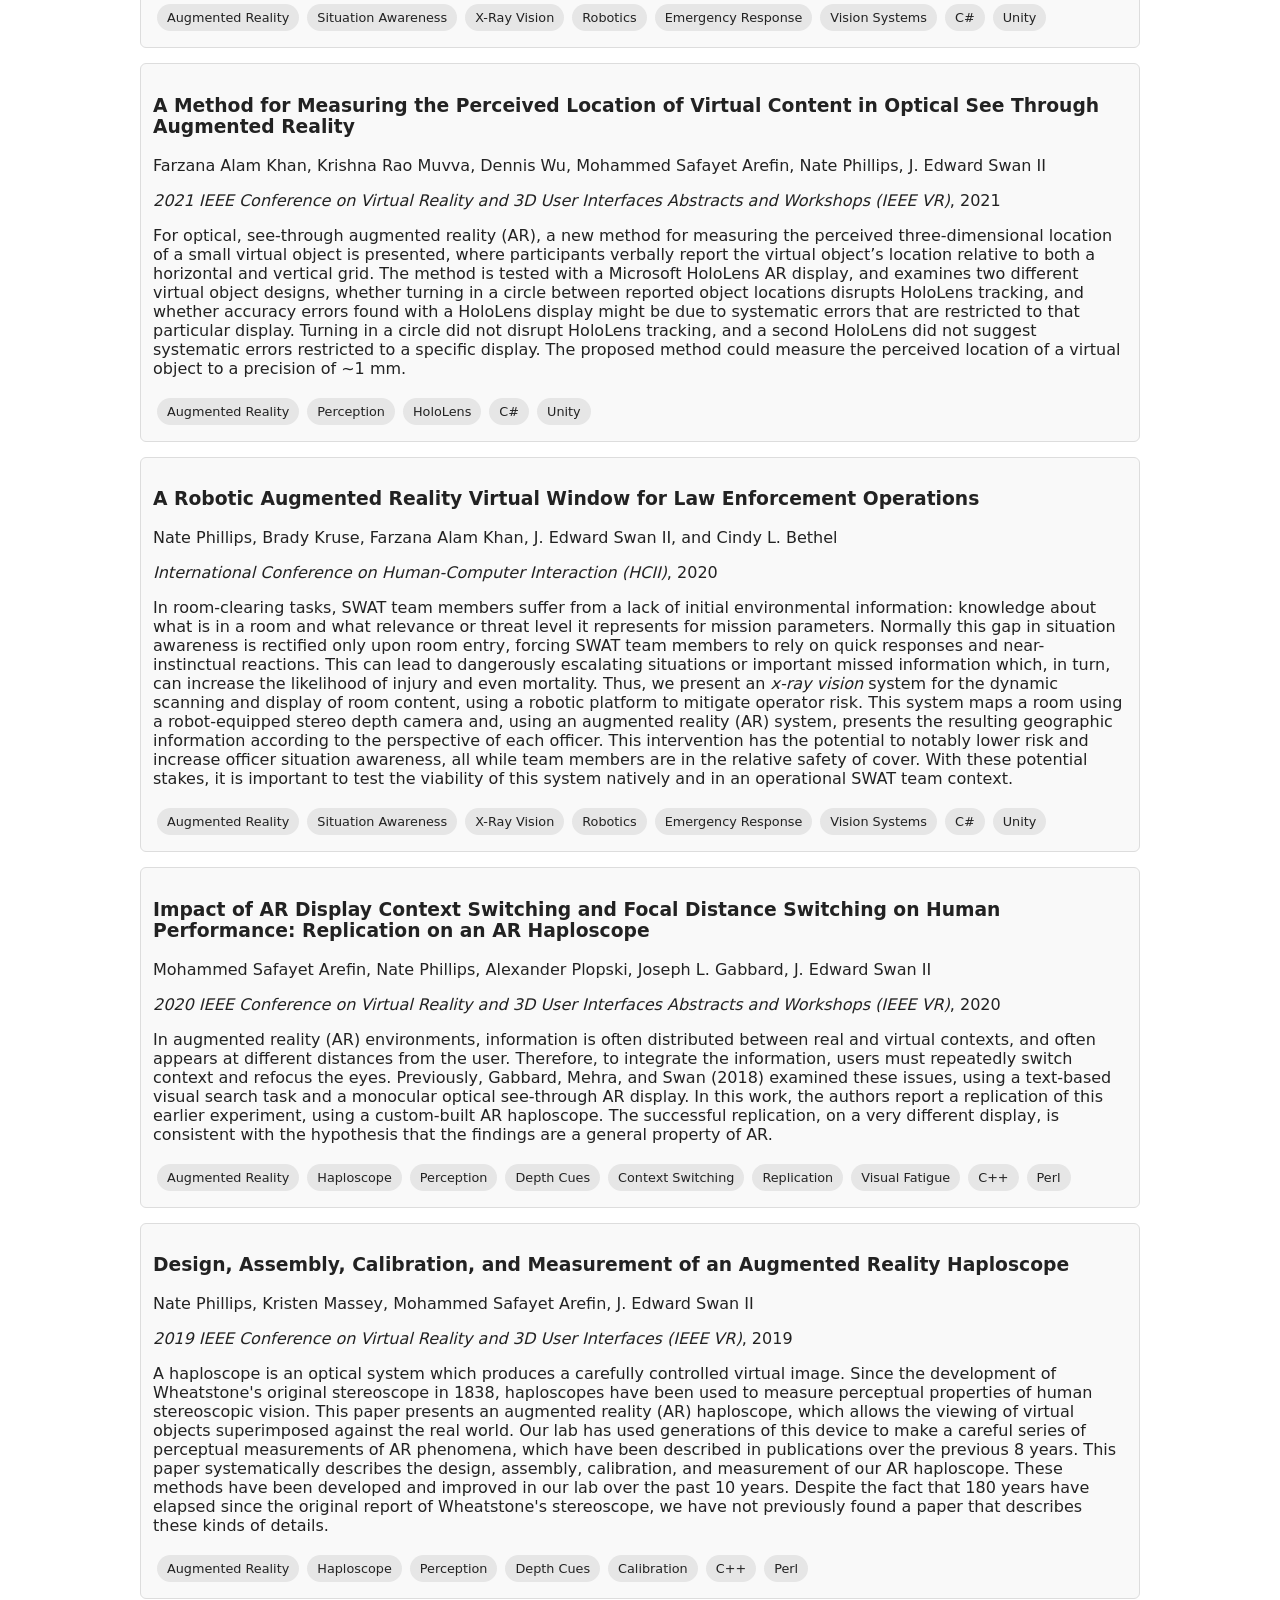
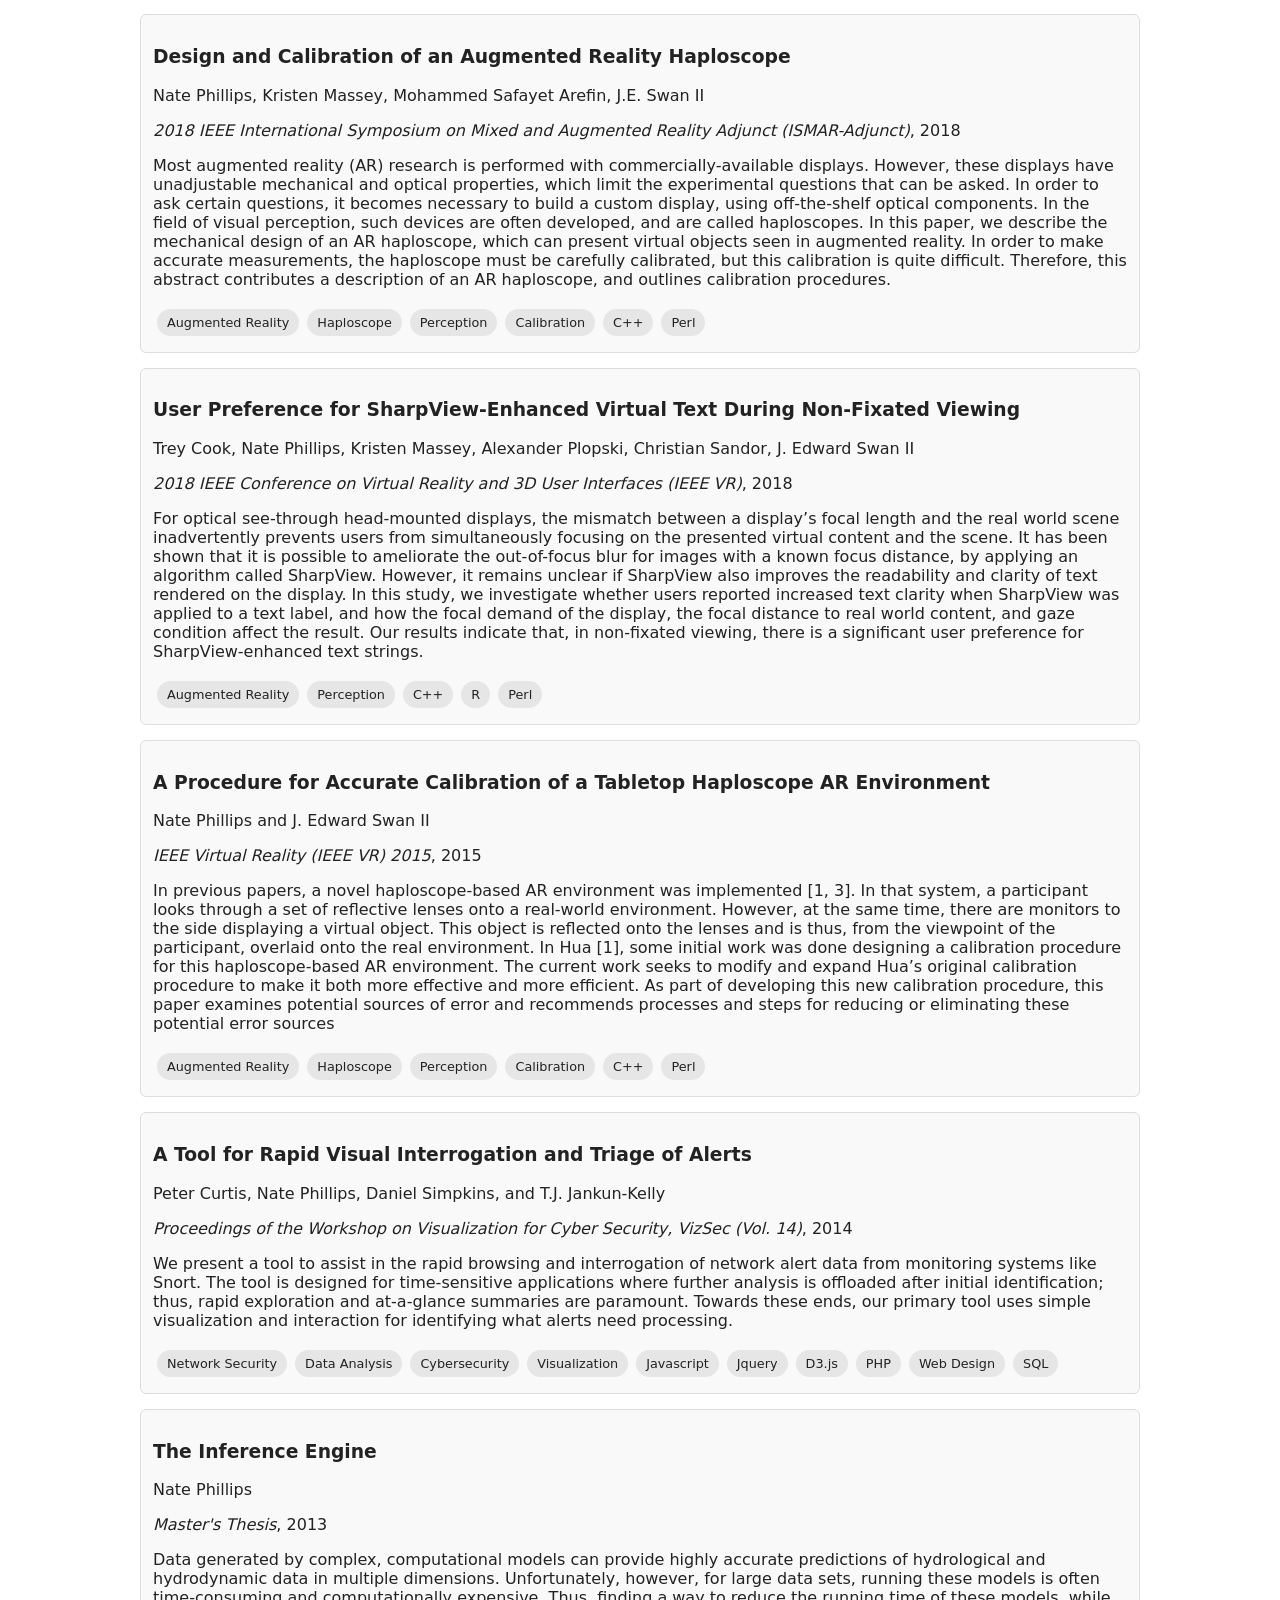
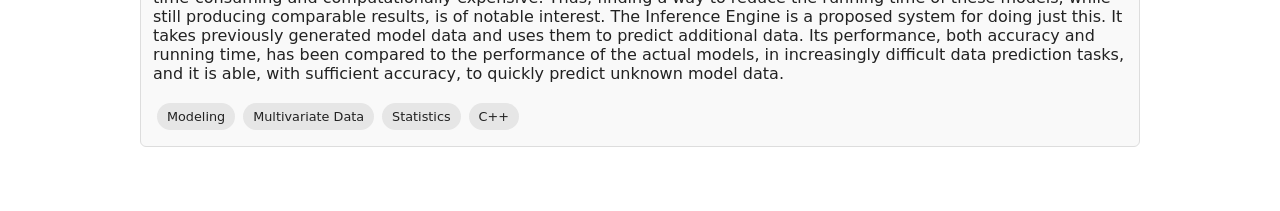
==== commit 31e00147: "Updates and bug fixes" ====
--- a/index.html
+++ b/index.html
@@ -4,6 +4,15 @@
   <meta charset="UTF-8">
   <title>For each of us comes a time when we must be more than what we are.</title>
   <meta name="viewport" content="width=device-width, initial-scale=1">
+  <script>
+    // Apply the saved theme (or the system setting) before the first paint
+    // so dark-mode visitors don't see a white flash.
+    try {
+      var theme = localStorage.getItem("theme") ||
+        (matchMedia("(prefers-color-scheme: dark)").matches ? "dark" : "light");
+      document.documentElement.setAttribute("data-theme", theme);
+    } catch (e) {}
+  </script>
   <link rel="stylesheet" href="assets/style.css">
   <link rel="icon" type="image/png" href="/favicons/favicon-96x96.png" sizes="96x96" />
   <link rel="icon" type="image/svg+xml" href="/favicons/favicon.svg" />
@@ -51,7 +60,7 @@
 </header>
 
 <section class="controls">
-  <input id="searchBox" type="text" placeholder="Search by keyword…">
+  <input id="searchBox" type="text" placeholder="Search keywords, authors, venues…">
 
   <label>
     <input type="checkbox" id="toggleProjects" checked>
--- a/assets/style.css
+++ b/assets/style.css
@@ -4,7 +4,8 @@
   --card: #f9f9f9;
   --border: #ddd;
   --tag-bg: #e6e6e6;
-  --tag-active: #4a6cf7;
+  --tag-active: #3a58d6;
+  --on-accent: #ffffff;
 }
 
 [data-theme="dark"] {
@@ -14,6 +15,7 @@
   --border: #333;
   --tag-bg: #2a2a2a;
   --tag-active: #8aa4ff;
+  --on-accent: #0b1020;
 }
 
 .icon-links a {
@@ -57,6 +59,11 @@
   margin-inline: auto;
 }
 
+/*
+ * Sections collapse by animating grid-template-rows between 1fr and 0fr,
+ * which tracks the content's real height (a max-height cap would clip or
+ * distort the animation once content grows past the cap).
+ */
 .section {
   margin-top: 1.25rem;
   margin-bottom: 2.75rem;
@@ -64,34 +71,58 @@
   opacity: 1;
   transform: translateY(0);
 
-  max-height: 5000px;
-
-  /*transition:
-    opacity 240ms ease,
-    transform 240ms ease,
-    max-height 380ms cubic-bezier(.22, 1, .36, 1),
-    margin 420ms cubic-bezier(.22, 1, .36, 1);*/
+  display: grid;
+  grid-template-rows: 1fr;
+}
+
+.section-inner {
+  min-height: 0;
+}
+
+/* The grid wrapper stops the last card's margin collapsing into the
+   section's own bottom margin, so drop it to keep the original spacing. */
+.section-content > .card:last-child {
+  margin-bottom: 0;
 }
 
 .section.section-hidden {
   opacity: 0;
   transform: translateY(-8px);
 
-  max-height: 0;
+  grid-template-rows: 0fr;
 
   margin-top: 0;
   margin-bottom: 0;
 
+  pointer-events: none;
+}
+
+.section.section-hidden > .section-inner {
   overflow: hidden;
-  pointer-events: none;
 }
 
 .js-ready .section {
   transition:
     opacity 260ms ease,
     transform 260ms ease,
-    max-height 380ms cubic-bezier(.22, 1, .36, 1),
-	margin 420ms cubic-bezier(.22, 1, .36, 1);
+    grid-template-rows 380ms cubic-bezier(.22, 1, .36, 1),
+    margin 420ms cubic-bezier(.22, 1, .36, 1),
+    visibility 0s linear 0s;
+}
+
+/*
+ * Once collapsed, take the section out of the tab order and the
+ * accessibility tree (after the collapse finishes) so hidden cards
+ * can't be focused.
+ */
+.js-ready .section.section-hidden {
+  visibility: hidden;
+  transition:
+    opacity 260ms ease,
+    transform 260ms ease,
+    grid-template-rows 380ms cubic-bezier(.22, 1, .36, 1),
+    margin 420ms cubic-bezier(.22, 1, .36, 1),
+    visibility 0s linear 420ms;
 }
 
 /*.section {
@@ -226,7 +257,7 @@
 
 .tag.active {
   background: var(--tag-active);
-  color: white;
+  color: var(--on-accent);
   transform: translateY(-1px) scale(1.02);
   box-shadow: 0 2px 5px rgba(0, 0, 0, 0.12);
 }
@@ -338,7 +369,7 @@
     border-radius: 10px;
 
     background: var(--tag-active);
-    color: white;
+    color: var(--on-accent);
 
     font-size: 0.75rem;
     font-weight: 600;
@@ -412,7 +443,26 @@
   }
 }
 
+/* Keep each checkbox with its label and let the row wrap as a unit. */
+.controls {
+  display: flex;
+  flex-wrap: wrap;
+  align-items: center;
+  gap: 0.5rem 1rem;
+}
+
+/* 16px text stops iOS Safari from zooming the page when the field is tapped. */
 input[type="text"] {
+  flex: 1 1 14rem;
+  min-width: 0;
+  max-width: 20rem;
+  padding: 0.5rem 0.65rem;
+  font-family: inherit;
+  font-size: 16px;
+  color: var(--text);
+  background: var(--card);
+  border: 1px solid var(--border);
+  border-radius: 6px;
   transition: box-shadow 150ms ease;
 }
 
@@ -421,7 +471,18 @@
   outline: none;
 }
 
+@media (max-width: 600px) {
+  input[type="text"] {
+    flex-basis: 100%;
+    max-width: none;
+  }
+}
+
 .controls label {
+  display: inline-flex;
+  align-items: center;
+  gap: 0.4rem;
+  white-space: nowrap;
   cursor: pointer;
   transition: opacity 120ms ease;
 }
@@ -455,7 +516,7 @@
   align-items: center;
   justify-content: center;
   font-size: 1.2rem;
-  transform: translateY(7px);
+  transform: translateY(0);
 
   transition:
     transform 300ms ease,
@@ -465,23 +526,23 @@
 /* Light mode: show moon */
 :root .moon {
   opacity: 1;
-  transform: translateY(7px) rotate(0deg) scale(1);
+  transform: translateY(0) rotate(0deg) scale(1);
 }
 
 :root .sun {
   opacity: 0;
-  transform: translateY(7px) rotate(-90deg) scale(0.5);
+  transform: translateY(0) rotate(-90deg) scale(0.5);
 }
 
 /* Dark mode: show sun */
 [data-theme="dark"] .moon {
   opacity: 0;
-  transform: translateY(7px) rotate(90deg) scale(0.5);
+  transform: translateY(0) rotate(90deg) scale(0.5);
 }
 
 [data-theme="dark"] .sun {
   opacity: 1;
-  transform: translateY(7px) rotate(0deg) scale(1);
+  transform: translateY(0) rotate(0deg) scale(1);
 }
 
 .theme-toggle:focus-visible {
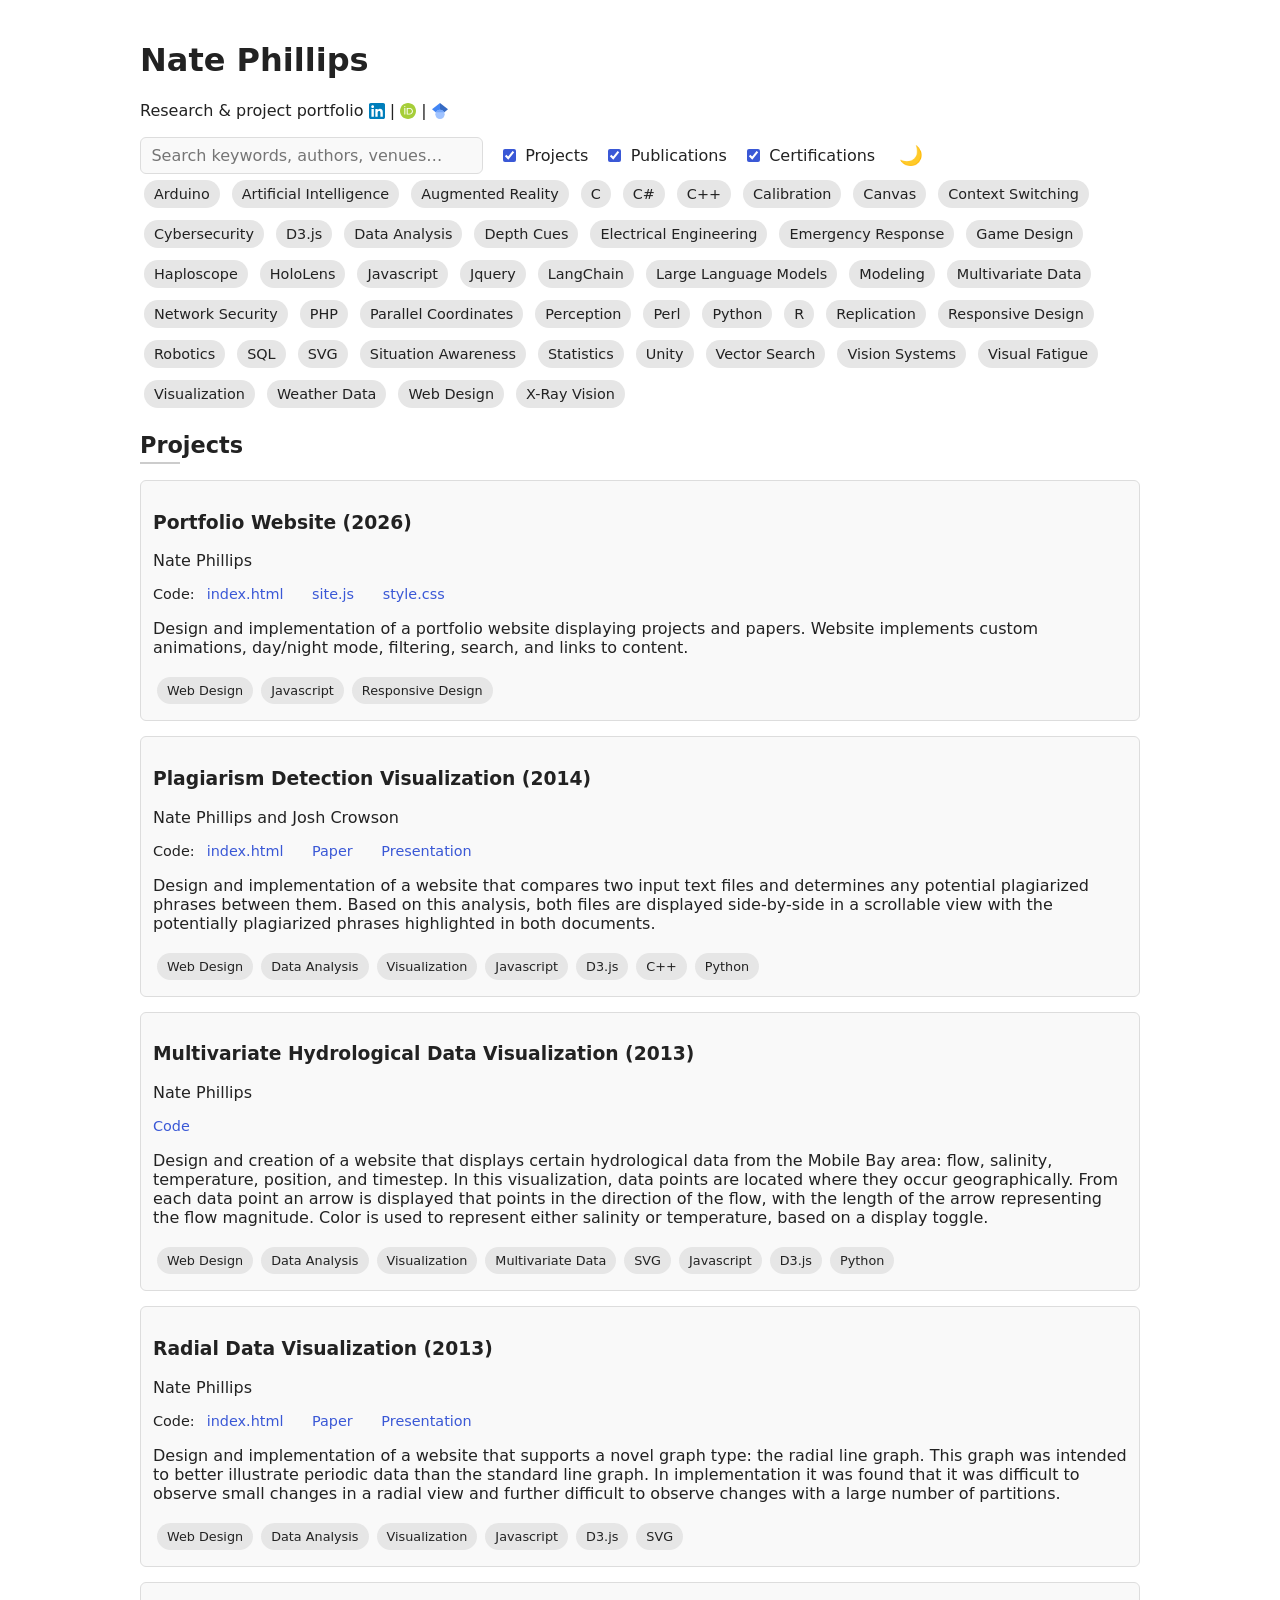
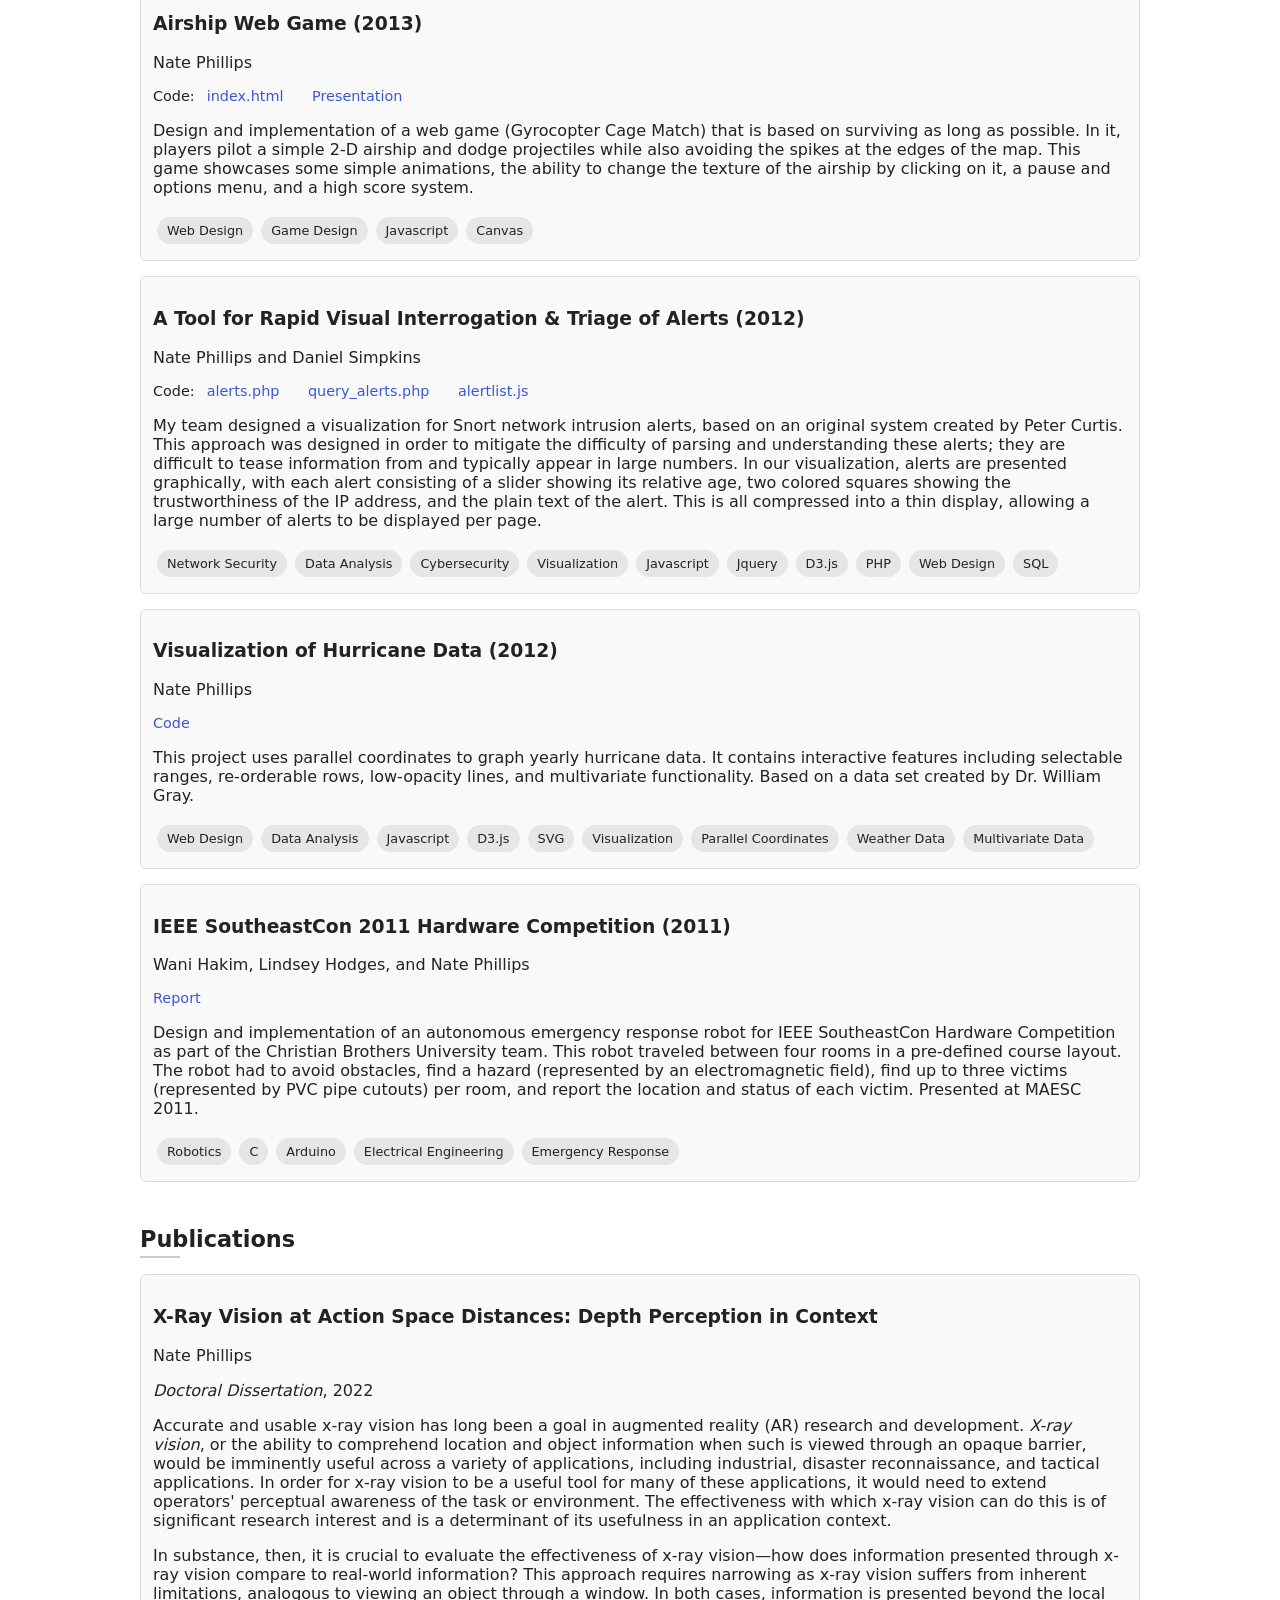
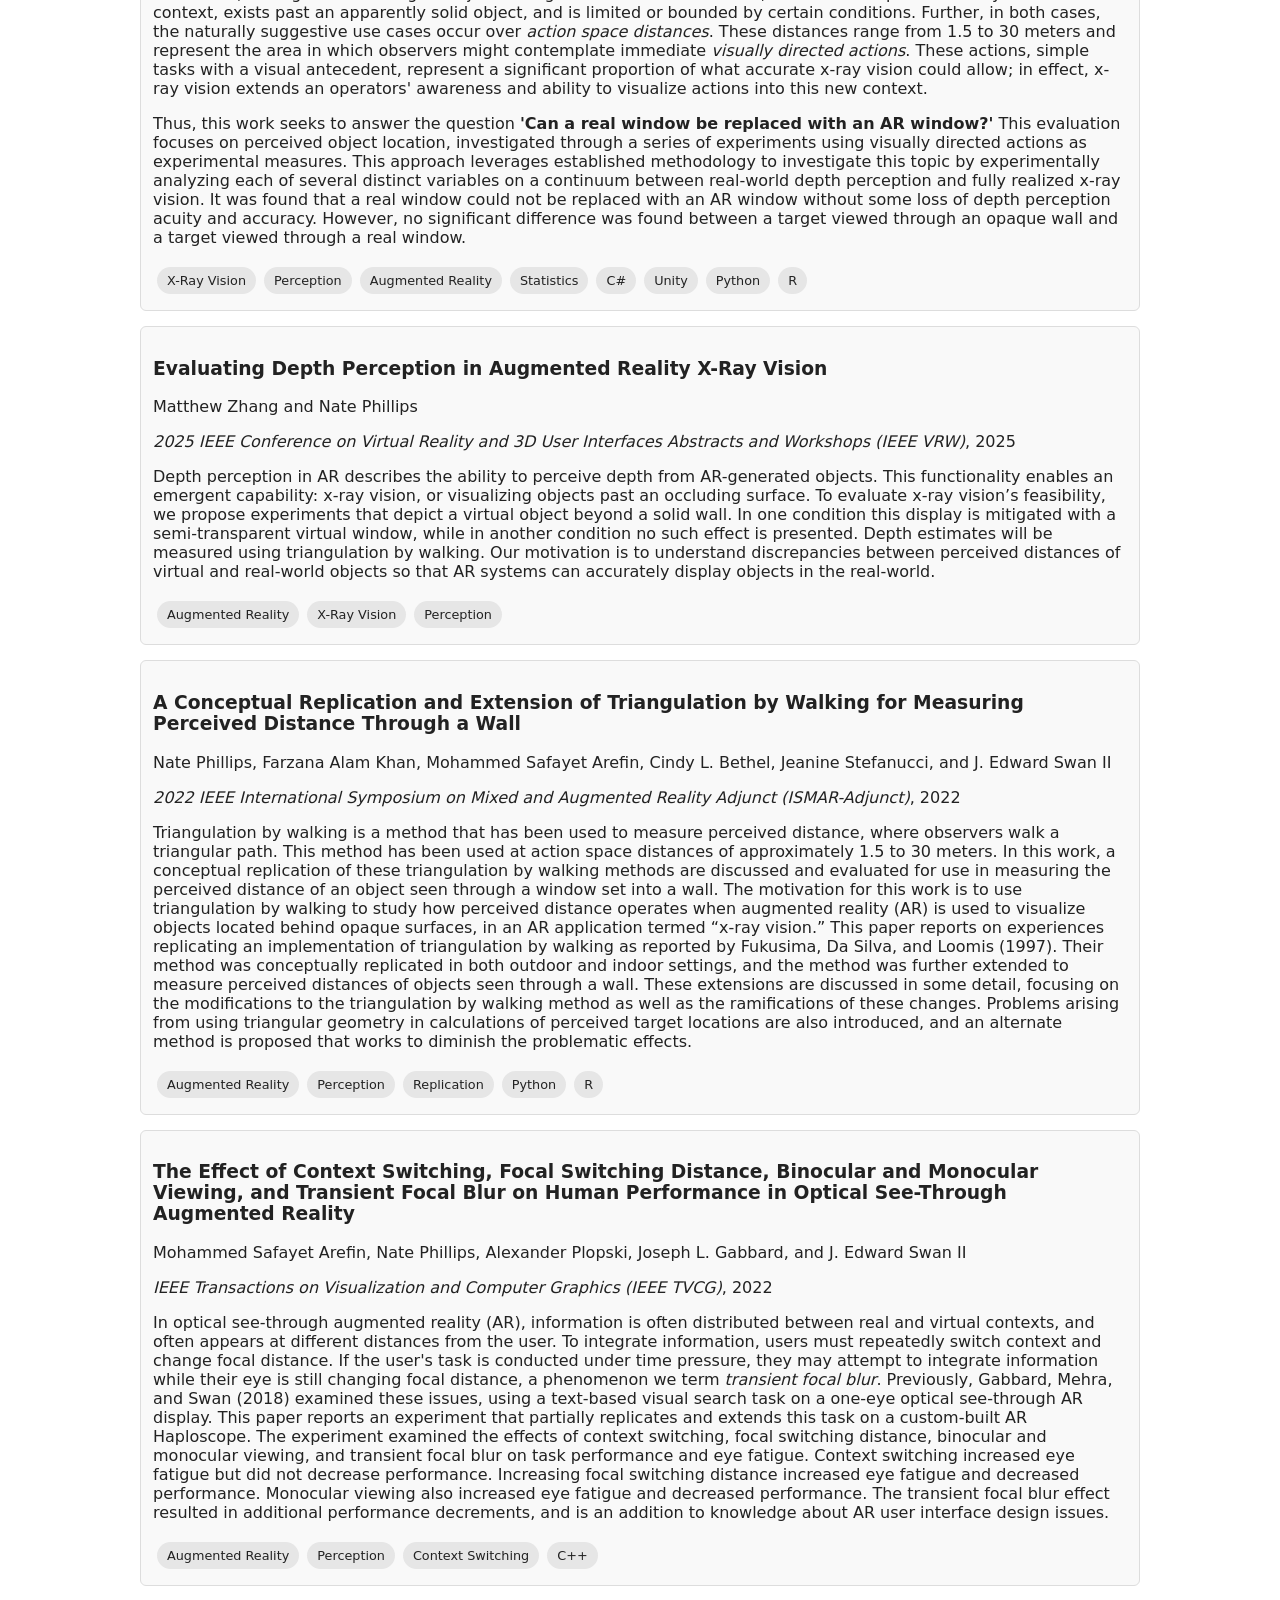
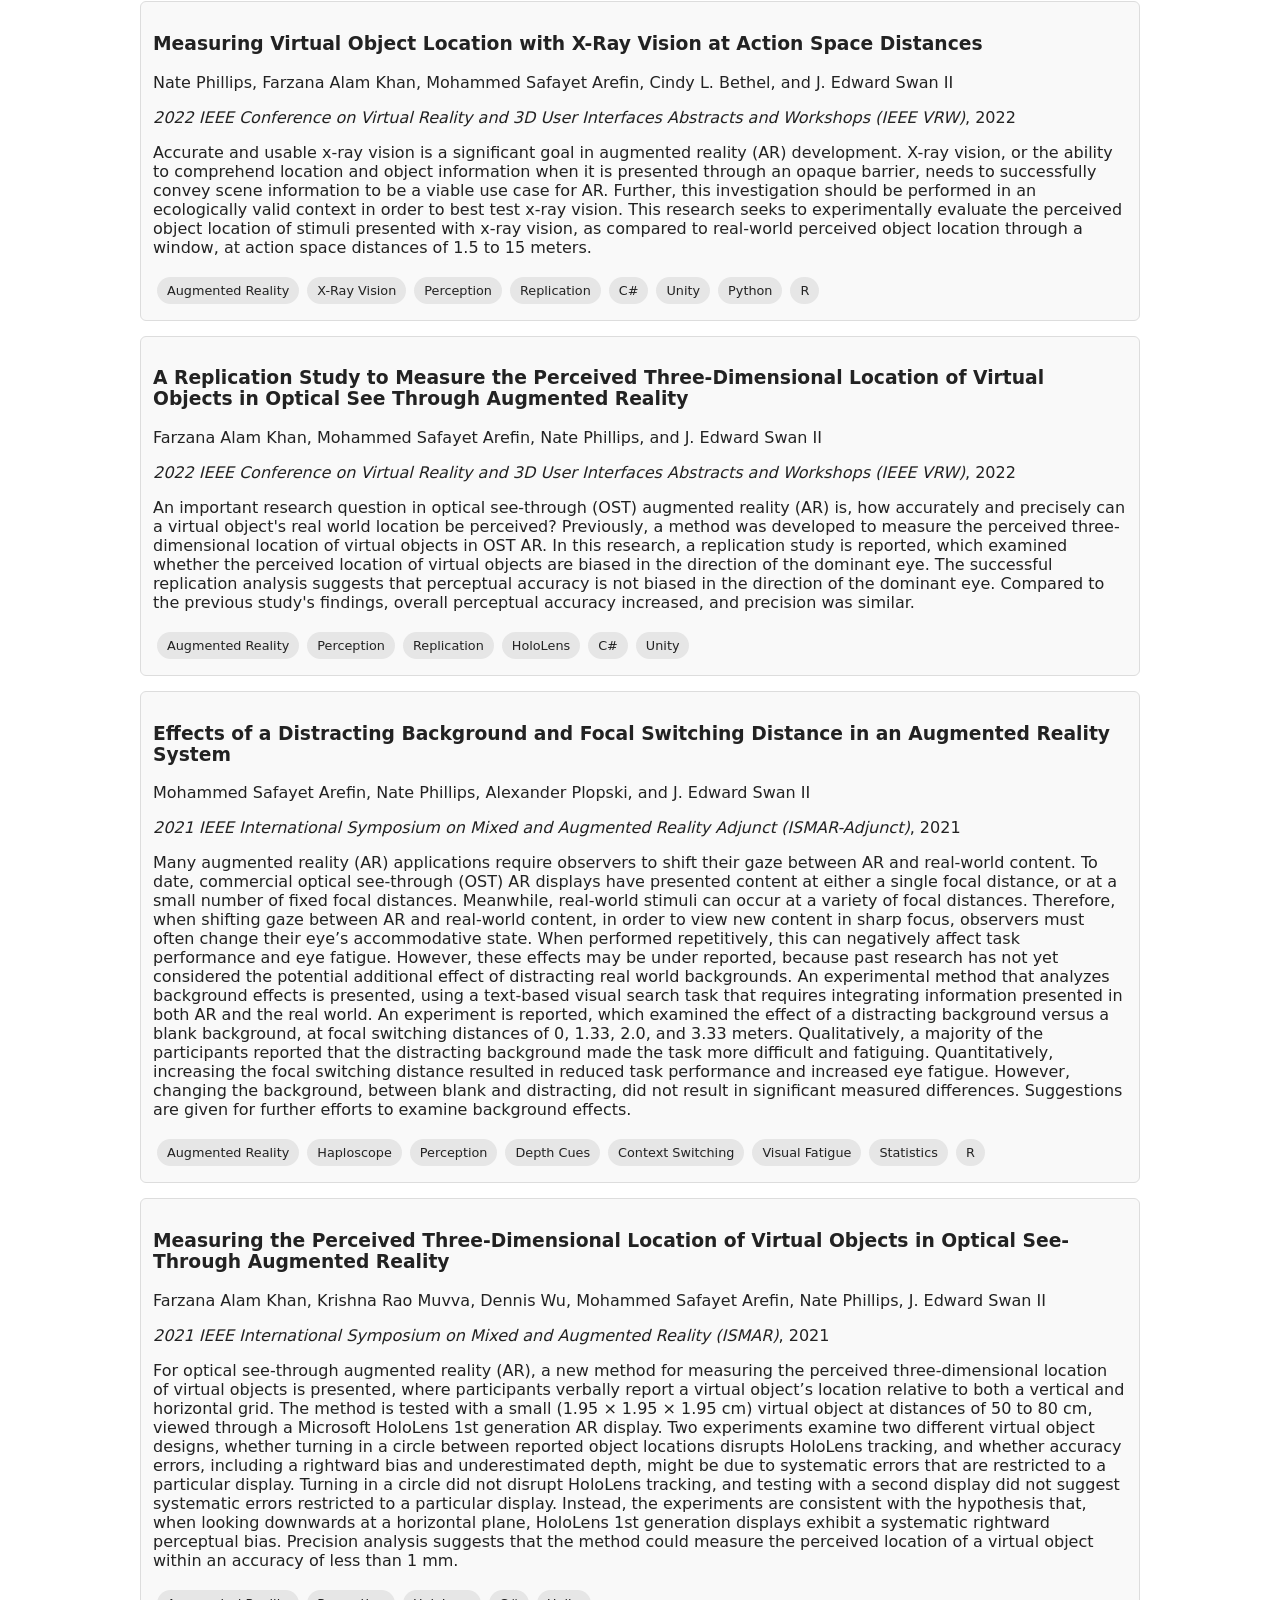
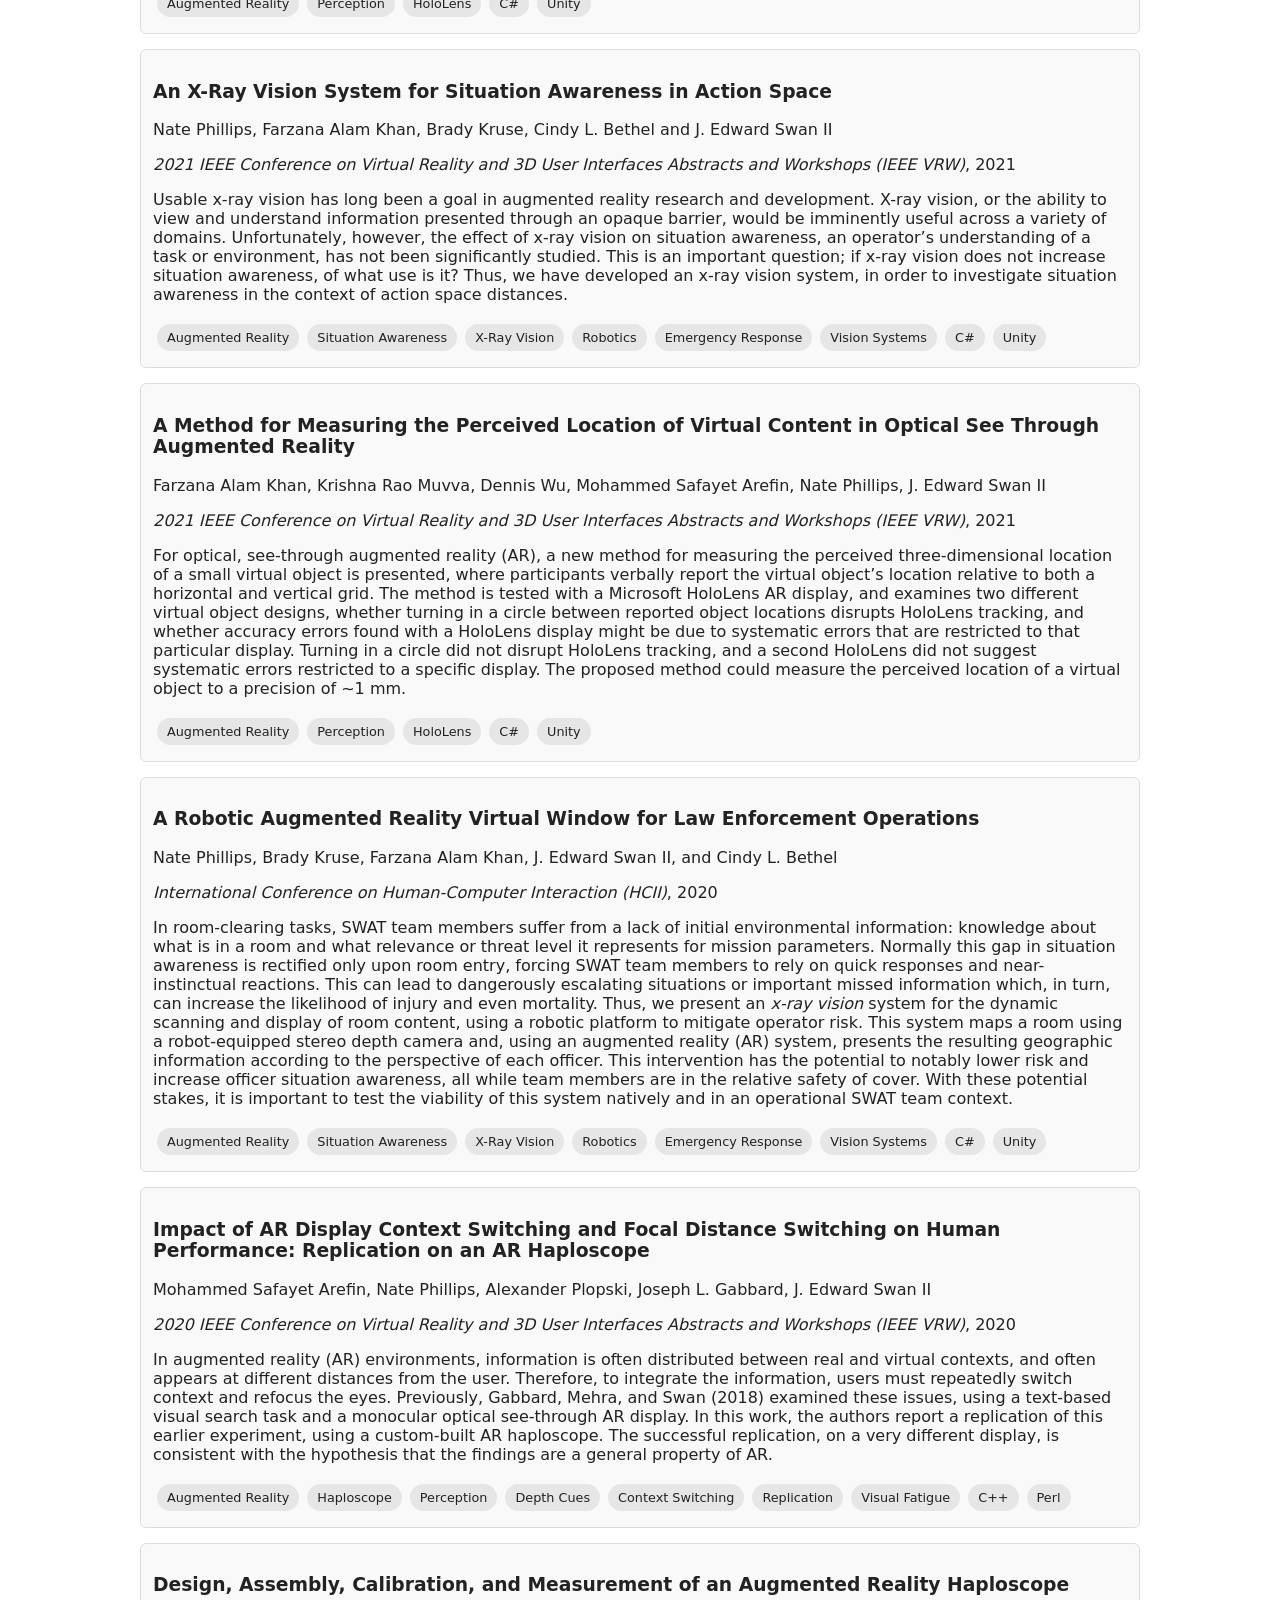
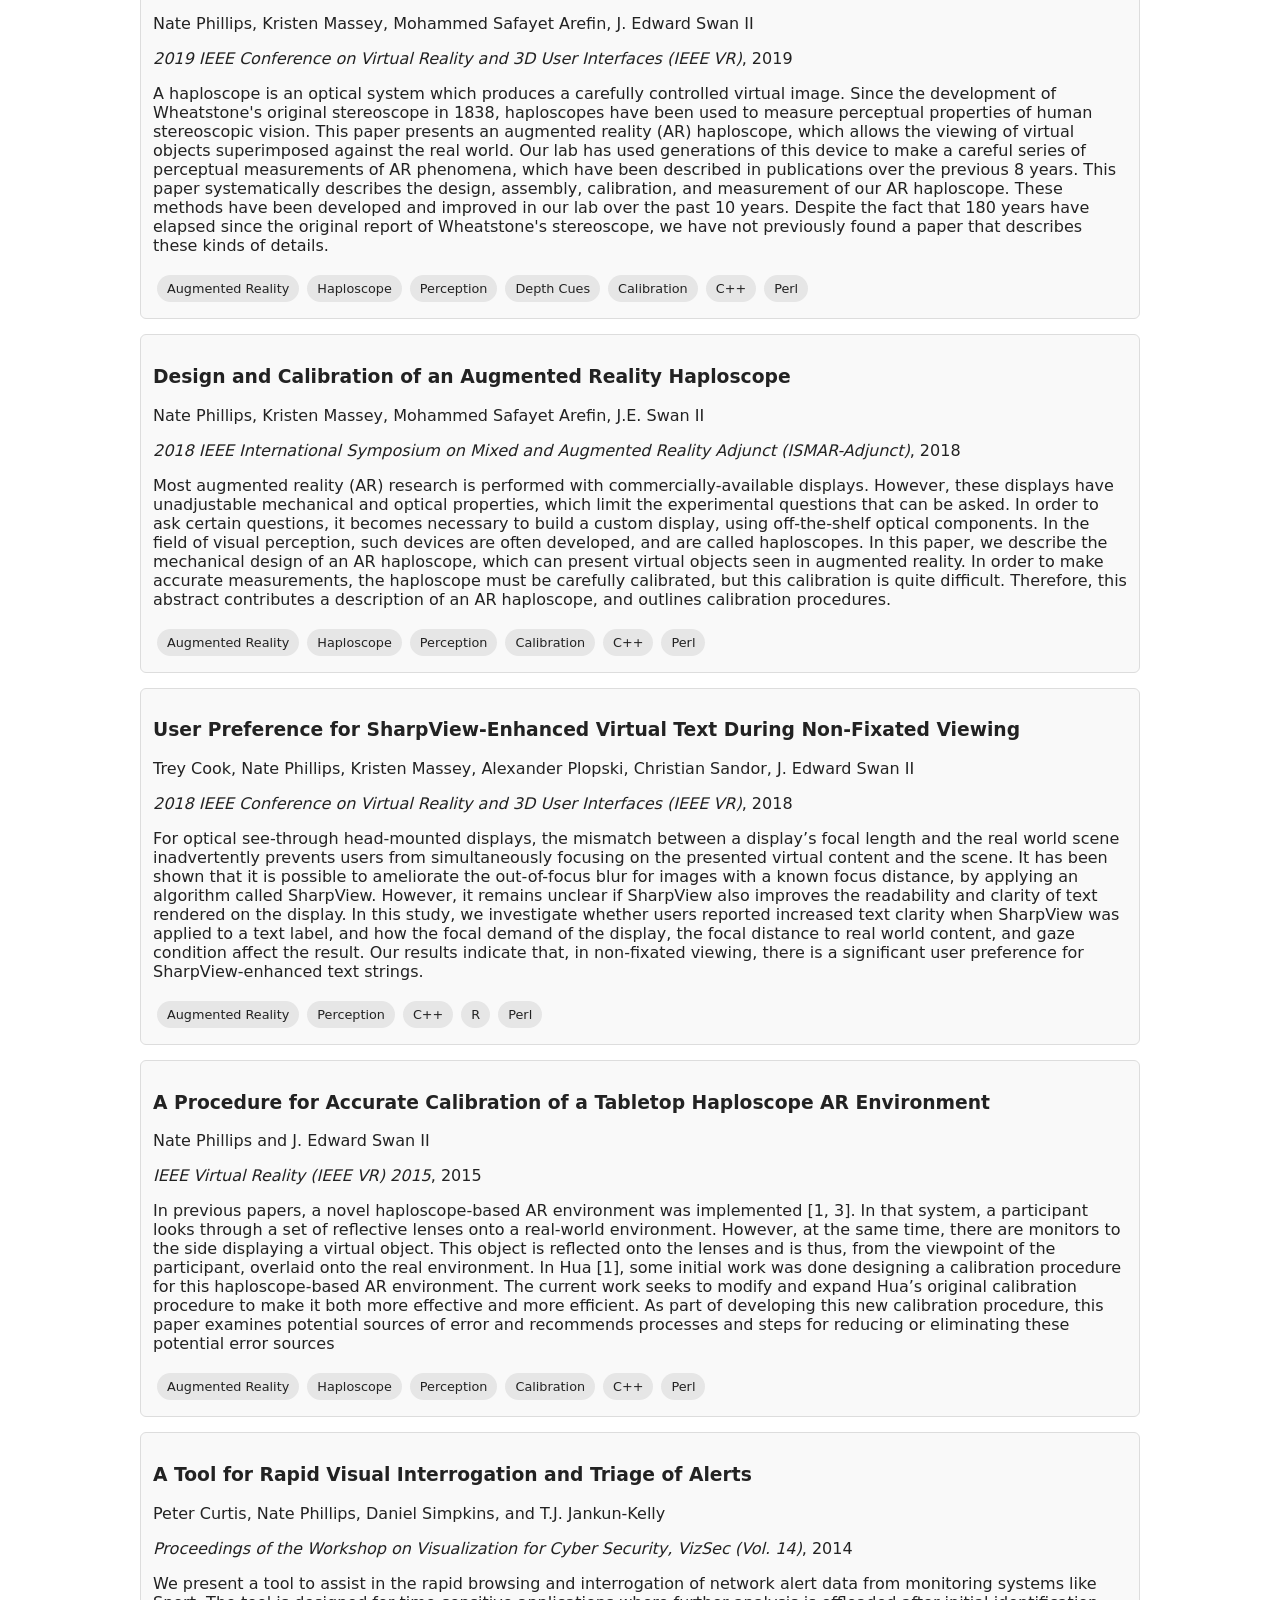
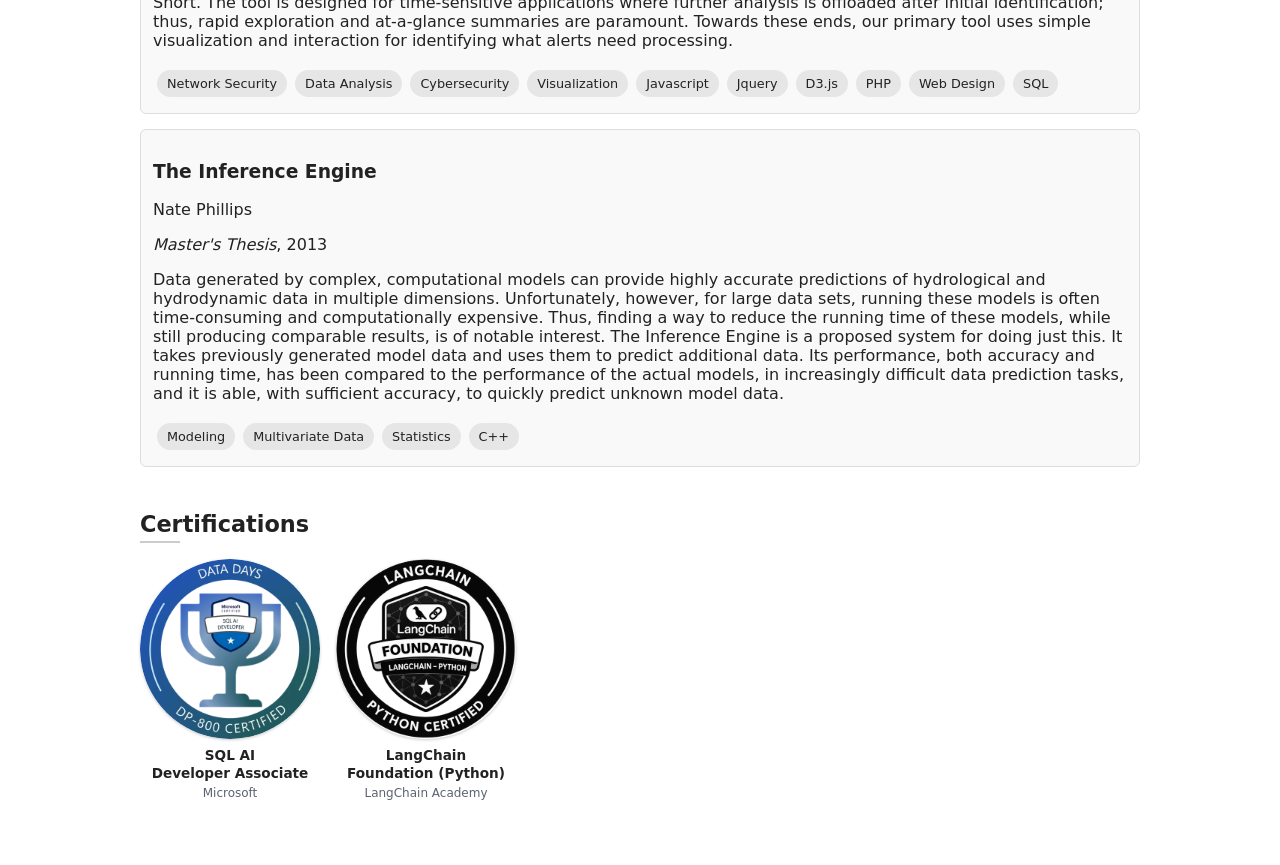
==== commit d678bc7f: "Added Certifications" ====
--- a/index.html
+++ b/index.html
@@ -72,6 +72,11 @@
     Publications
   </label>
 
+  <label>
+    <input type="checkbox" id="toggleCertifications" checked>
+    Certifications
+  </label>
+
   <button
   id="darkModeToggle"
   class="theme-toggle"
@@ -114,6 +119,7 @@
 
 <script src="data/projects.js"></script>
 <script src="data/publications.js"></script>
+<script src="data/certifications.js"></script>
 <script src="assets/site.js"></script>
 </body>
 </html>
--- a/assets/style.css
+++ b/assets/style.css
@@ -6,6 +6,11 @@
   --tag-bg: #e6e6e6;
   --tag-active: #3a58d6;
   --on-accent: #ffffff;
+  --muted: #5b6370;
+  --good: #1c7a52;
+  --good-soft: #e4f4ec;
+  --warn: #a05807;
+  --warn-soft: #faf0dd;
 }
 
 [data-theme="dark"] {
@@ -16,6 +21,11 @@
   --tag-bg: #2a2a2a;
   --tag-active: #8aa4ff;
   --on-accent: #0b1020;
+  --muted: #a3abb8;
+  --good: #5fce9d;
+  --good-soft: #122a20;
+  --warn: #e3a856;
+  --warn-soft: #2e2410;
 }
 
 .icon-links a {
@@ -125,28 +135,9 @@
     visibility 0s linear 420ms;
 }
 
-/*.section {
-  margin-top: 1.25rem;
-  margin-bottom: 2.75rem;
-  transition:
-    opacity 180ms ease,
-    transform 180ms ease;
-}
-
-.section.exit {
-  opacity: 0;
-  transform: translateY(-4px);
-}*/
-
-.section-header.enter {
-  opacity: 0;
-  transform: translateY(6px);
-}
-
 .section-header {
   opacity: 1;
   transform: translateY(0);
-  transition: all 180ms ease;
   margin-bottom: 1rem;
   transition:
     opacity 180ms ease,
@@ -157,11 +148,6 @@
   font-size: 1.4rem;
   font-weight: 600;
   margin: 0 0 0.25rem 0;
-}
-
-.section-header.exit {
-  opacity: 0;
-  transform: translateY(-3px);
 }
 
 .divider {
@@ -202,14 +188,6 @@
   transform: translateY(-8px);
   pointer-events: none;
 }
-
-/*.card {
-  background: var(--card);
-  border: 1px solid var(--border);
-  padding: 12px;
-  border-radius: 6px;
-  margin-bottom: 15px;
-}*/
 
 .card.highlighted {
   border-color: var(--tag-active);
@@ -251,8 +229,8 @@
     color 180ms ease,
     border-color 180ms ease,
     transform 180ms ease,
-	opacity 200ms ease,
-	box-shadow 180ms ease;
+    opacity 200ms ease,
+    box-shadow 180ms ease;
 }
 
 .tag.active {
@@ -570,7 +548,229 @@
   transform: translateY(-2px);
 }
 
-.card .meta {
-  font-size: 0.85em;
-  color: var(--meta, #666);
+
+/* ---------- Certifications ---------- */
+
+.cert-wrap {
+  container-type: inline-size;
+}
+
+.cert-grid {
+  --gap: 16px;
+  --flair: 150px; /* fallback where container query units aren't supported */
+
+  display: grid;
+  grid-template-columns: repeat(auto-fill, var(--flair));
+  gap: var(--gap);
+  justify-content: start;
+
+  position: relative;
+
+  /* The script keeps the selected flair in place itself. */
+  overflow-anchor: none;
+}
+
+@supports (width: 1cqw) {
+  /* Two per row on phones, at most 180px, never below 120px. */
+  .cert-grid {
+    --flair: clamp(120px, calc((100cqw - var(--gap)) / 2), 180px);
+  }
+
+  /* Columns come in whole flair widths, so the panel uses the full width. */
+  .cert-panel {
+    justify-self: start;
+    width: 100cqw;
+  }
+}
+
+.cert-item {
+  position: relative;
+  z-index: 1;
+  width: var(--flair);
+}
+
+/* The selected flair starts its own row; its panel follows it. */
+.cert-item.breakout {
+  grid-column-start: 1;
+}
+
+.flair-btn {
+  appearance: none;
+  background: none;
+  border: 0;
+  padding: 0;
+
+  display: flex;
+  flex-direction: column;
+  align-items: center;
+  gap: 8px;
+  width: 100%;
+
+  font: inherit;
+  color: inherit;
+  text-align: center;
+  cursor: pointer;
+}
+
+/* A light backing keeps the badges looking the same in both themes. */
+.flair-disc {
+  width: 100%;
+  aspect-ratio: 1;
+  border-radius: 50%;
+  background: #fff;
+  overflow: hidden;
+  box-shadow: 0 1px 3px rgba(0, 0, 0, 0.2);
+
+  transition:
+    transform 200ms ease,
+    box-shadow 200ms ease;
+}
+
+.flair-disc img {
+  display: block;
+  width: 100%;
+  height: 100%;
+}
+
+.flair-btn:hover .flair-disc {
+  transform: translateY(-2px);
+  box-shadow: 0 4px 12px rgba(0, 0, 0, 0.25);
+}
+
+.flair-btn[aria-expanded="true"] .flair-disc {
+  outline: 3px solid var(--tag-active);
+  outline-offset: 3px;
+}
+
+.flair-btn:focus-visible {
+  outline: none;
+}
+
+.flair-btn:focus-visible .flair-disc {
+  outline: 2px solid var(--tag-active);
+  outline-offset: 3px;
+}
+
+.flair-cap {
+  font-size: 0.85rem;
+  font-weight: 600;
+  line-height: 1.3;
+  text-wrap: balance;
+}
+
+.flair-sub {
+  margin-top: -4px;
+  font-size: 0.75rem;
+  line-height: 1.2;
+  color: var(--muted);
+}
+
+/* An expired credential is greyed out so it never looks current. */
+.flair-btn.expired .flair-disc img {
+  filter: grayscale(1);
+  opacity: 0.65;
+}
+
+.cert-panel {
+  grid-column: 1 / -1;
+  position: relative;
+  z-index: 2;
+  overflow: hidden;
+  padding-top: 12px; /* room for the pointer */
+}
+
+.cert-panel::before {
+  content: "";
+  position: absolute;
+  z-index: 1;
+  top: 5px;
+  left: calc(var(--caret-x, 80px) - 7px);
+  width: 14px;
+  height: 14px;
+  background: var(--card);
+  border: 1px solid var(--border);
+  border-right: 0;
+  border-bottom: 0;
+  transform: rotate(45deg);
+}
+
+.cert-card {
+  position: relative;
+  background: var(--card);
+  border: 1px solid var(--border);
+  padding: 12px;
+  border-radius: 6px;
+}
+
+.cert-card h3 {
+  margin: 0;
+  padding-right: 34px;
+}
+
+.cert-close {
+  position: absolute;
+  top: 8px;
+  right: 8px;
+  width: 30px;
+  height: 30px;
+  border: 0;
+  border-radius: 50%;
+  background: transparent;
+  color: var(--muted);
+  font-size: 20px;
+  line-height: 1;
+  cursor: pointer;
+}
+
+.cert-close:hover {
+  background: var(--tag-bg);
+  color: var(--text);
+}
+
+.cert-meta {
+  margin-top: 8px;
+  display: flex;
+  flex-wrap: wrap;
+  gap: 8px;
+}
+
+.cert-chip {
+  padding: 3px 9px;
+  border-radius: 20px;
+  background: var(--tag-bg);
+  font-size: 0.78rem;
+}
+
+.cert-status-active {
+  background: var(--good-soft);
+  color: var(--good);
+}
+
+.cert-status-expired {
+  background: var(--warn-soft);
+  color: var(--warn);
+}
+
+.cert-line {
+  color: var(--muted);
+  font-size: 0.9em;
+}
+
+.cert-links {
+  margin-top: 8px;
+  display: flex;
+  flex-wrap: wrap;
+  gap: 12px;
+  font-size: 0.9em;
+}
+
+.cert-links a {
+  color: var(--tag-active);
+  text-decoration: none;
+  border-bottom: 1px solid transparent;
+}
+
+.cert-links a:hover,
+.cert-links a:focus-visible {
+  border-bottom-color: currentColor;
 }
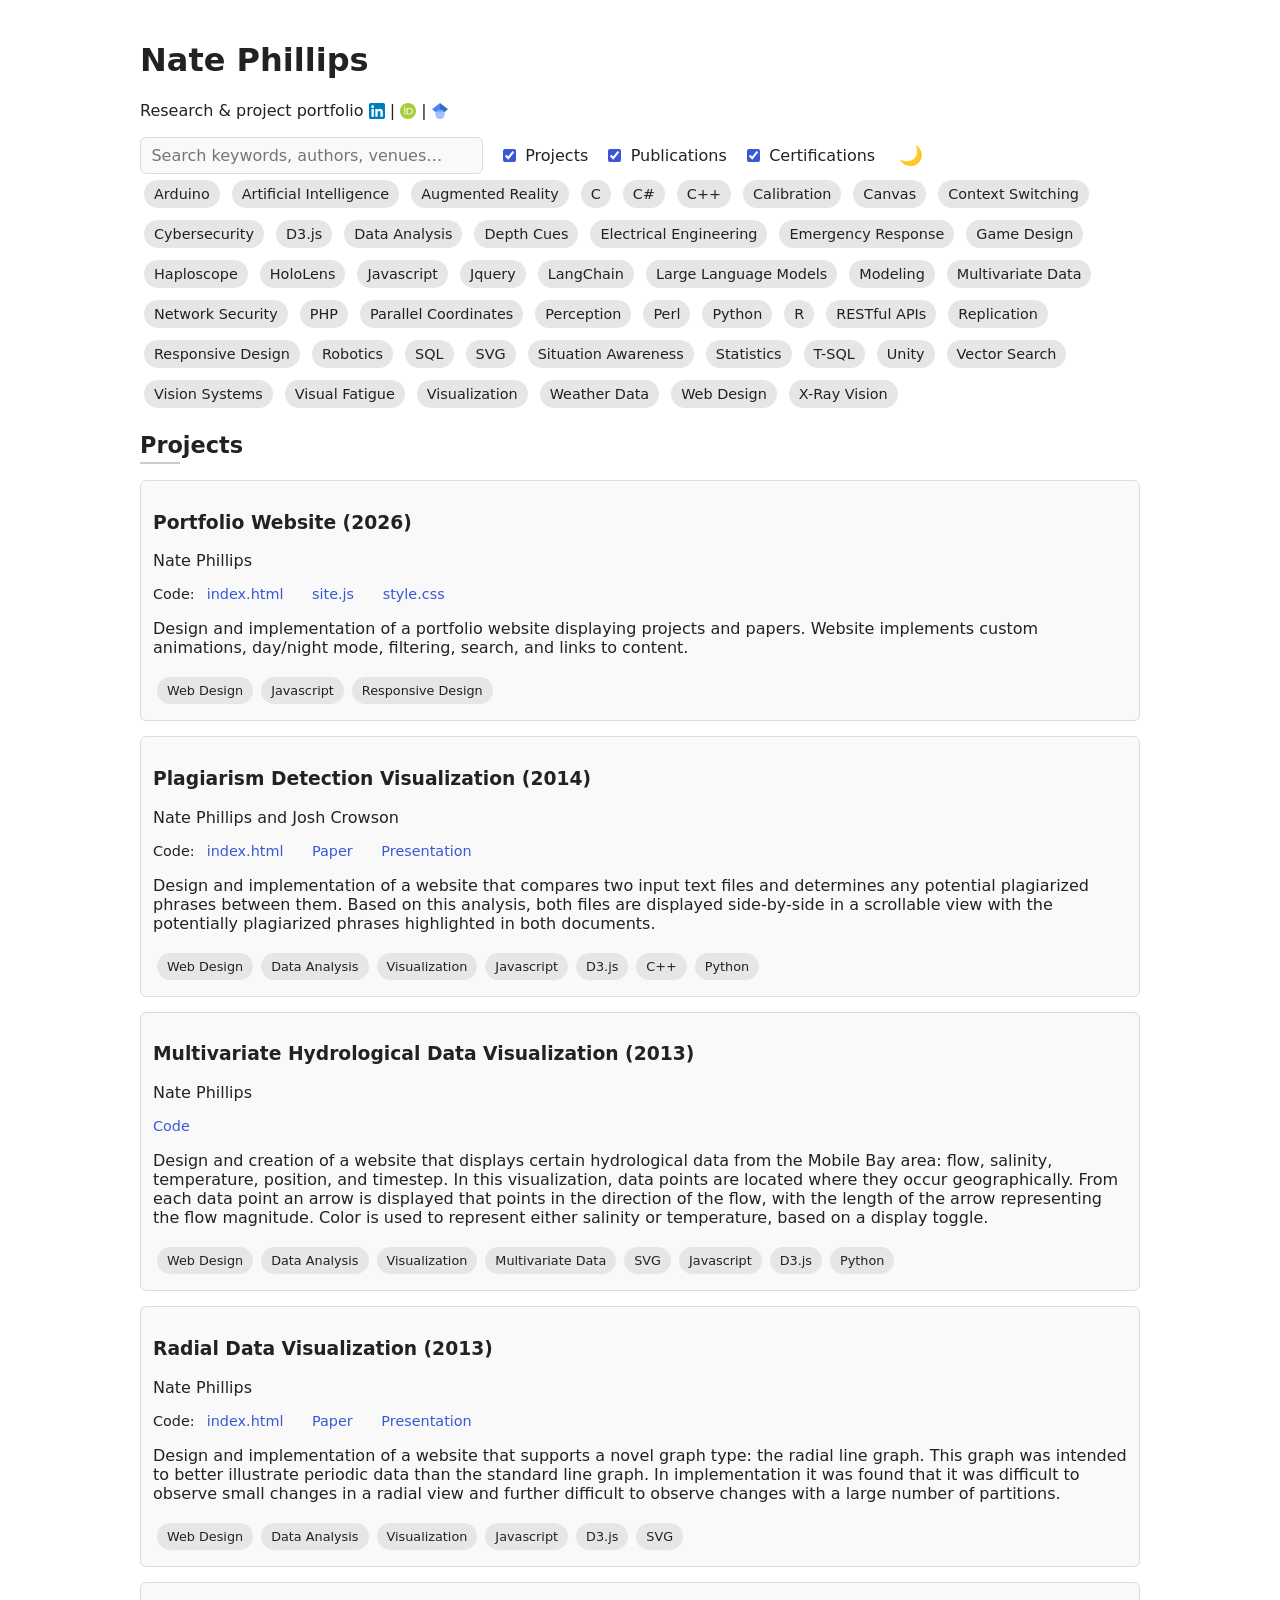
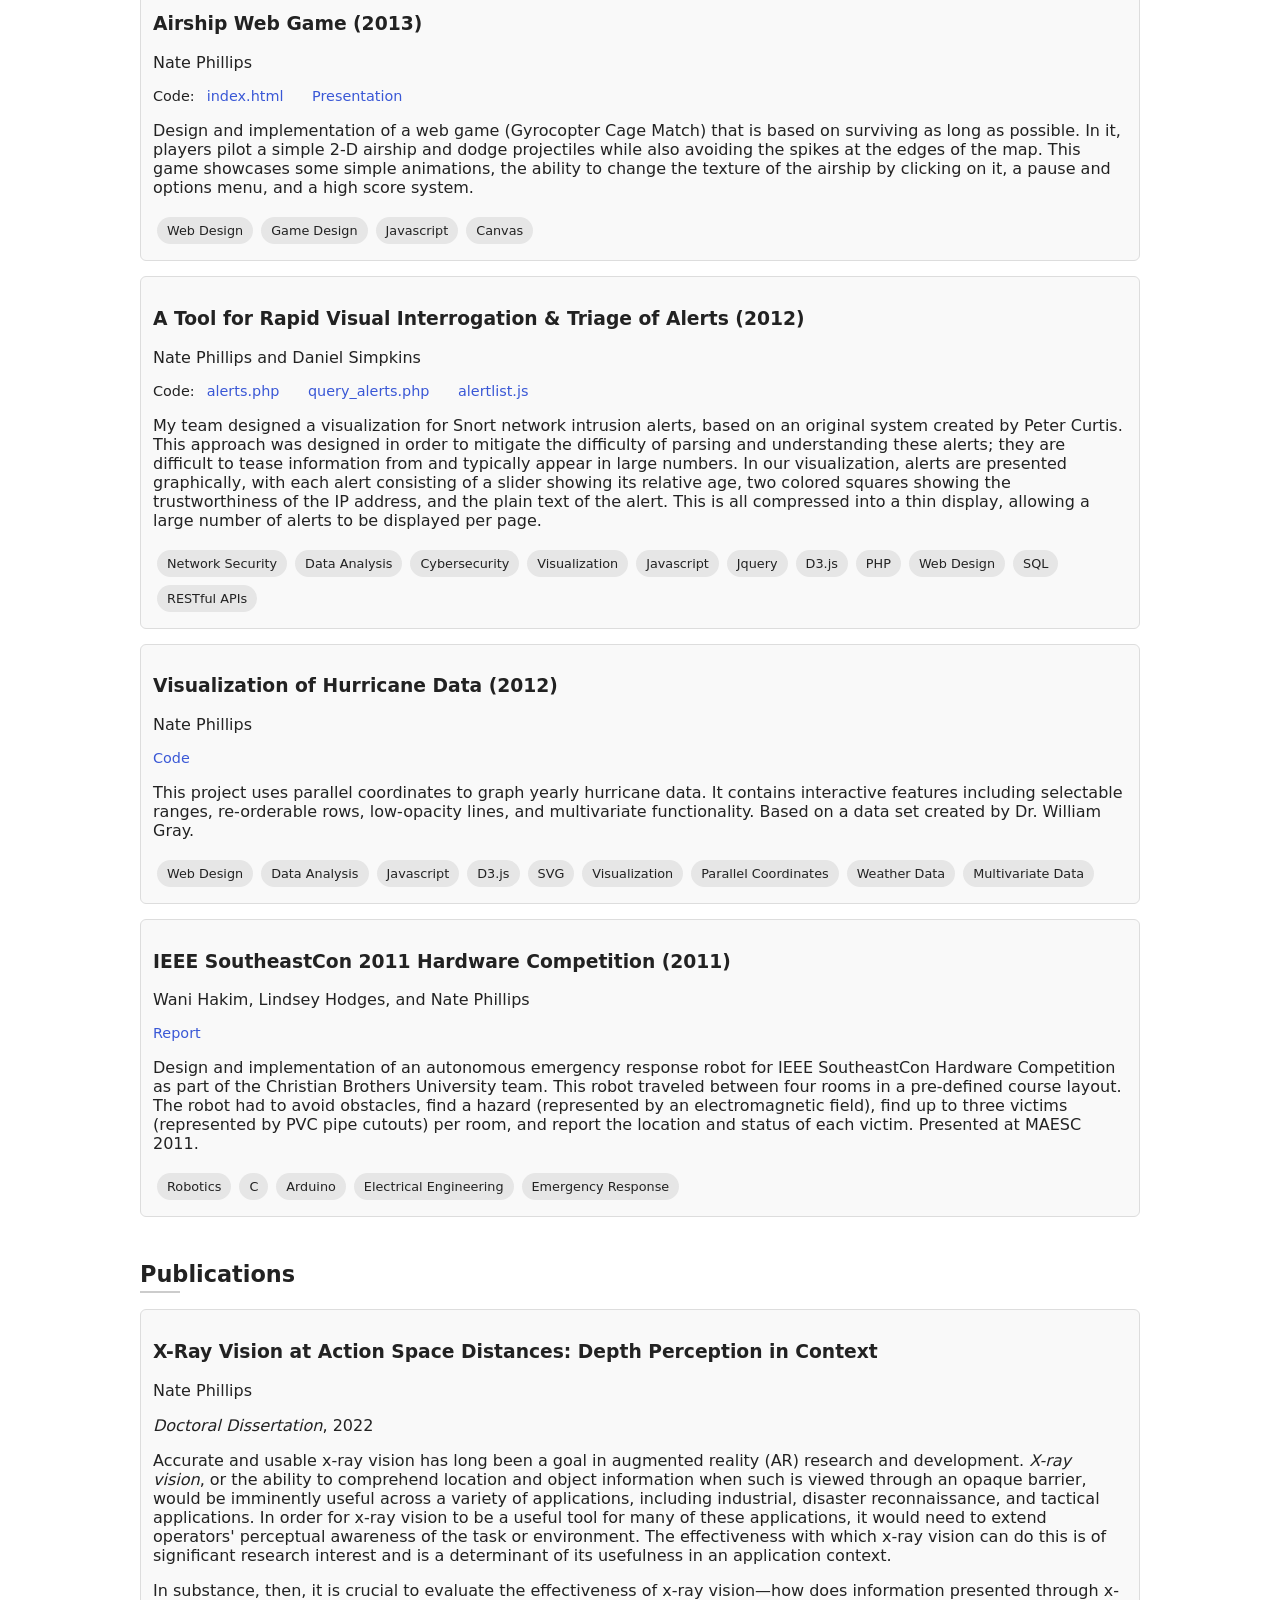
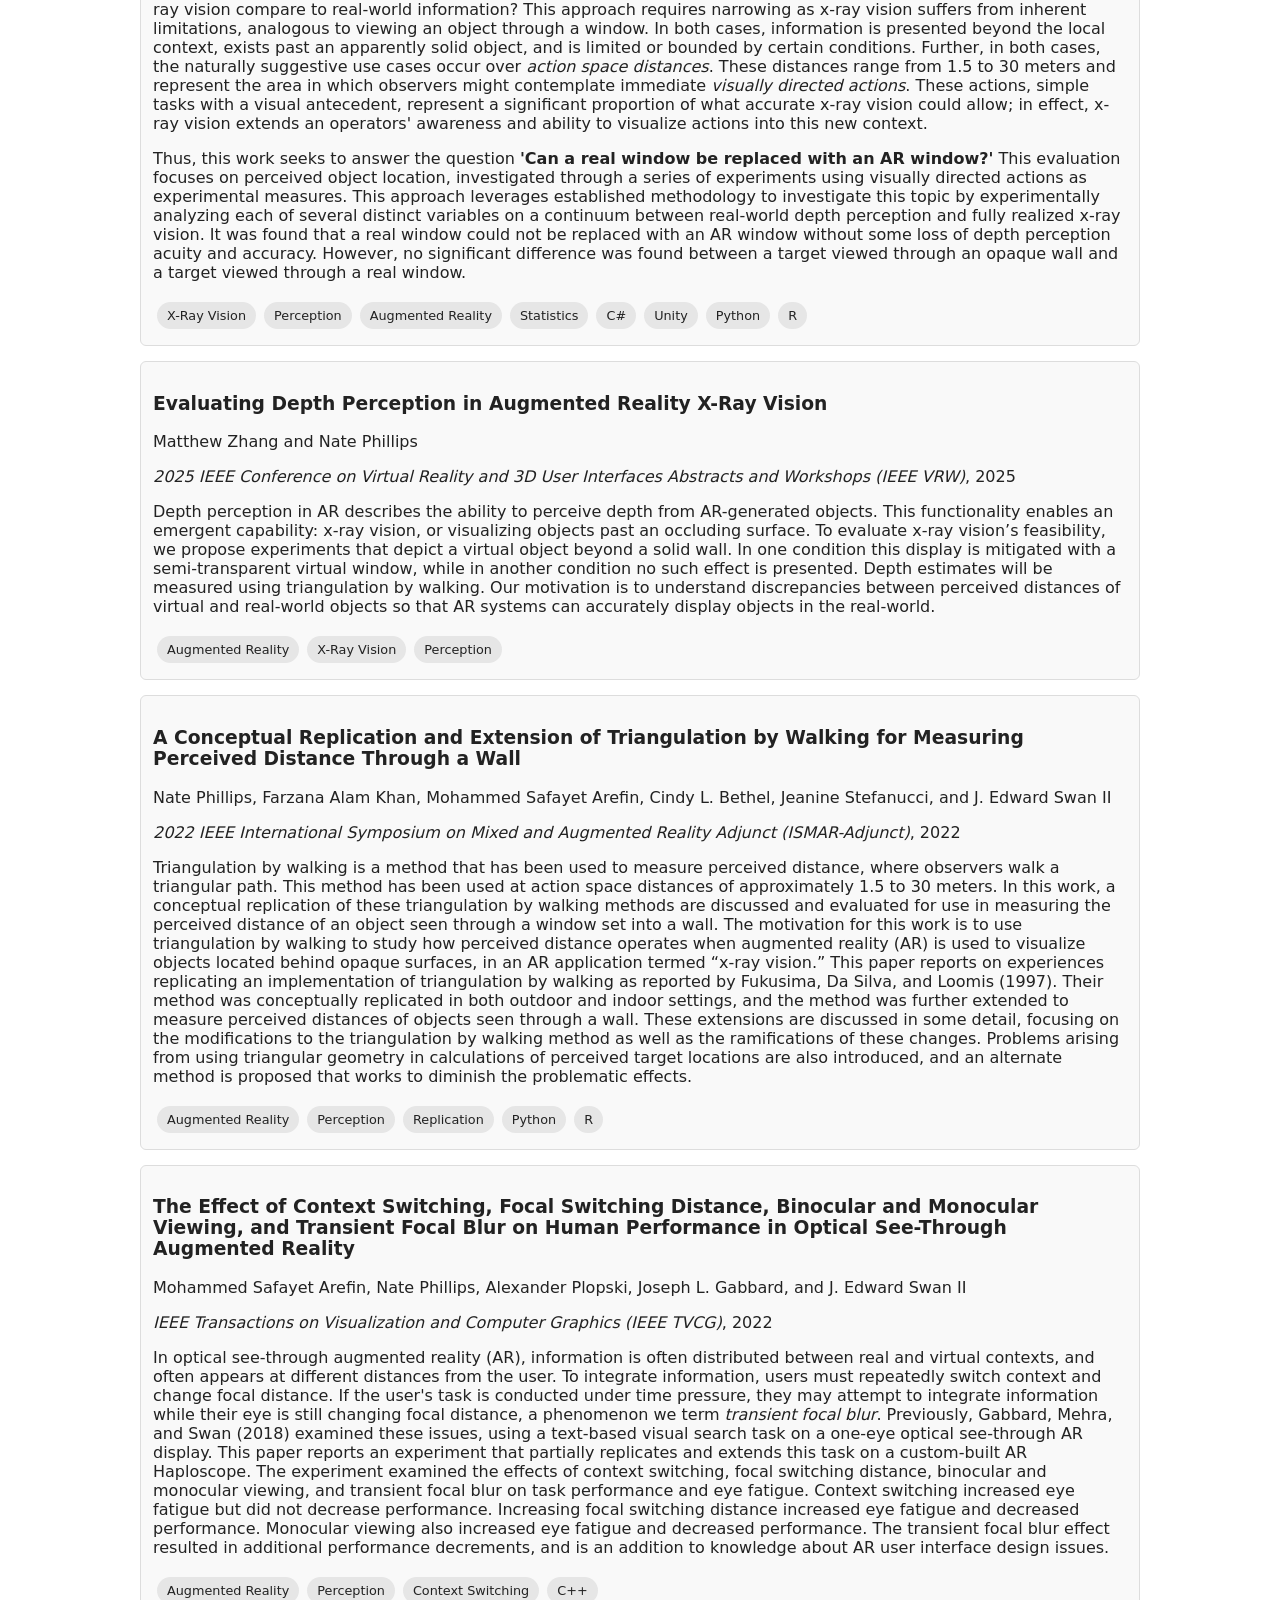
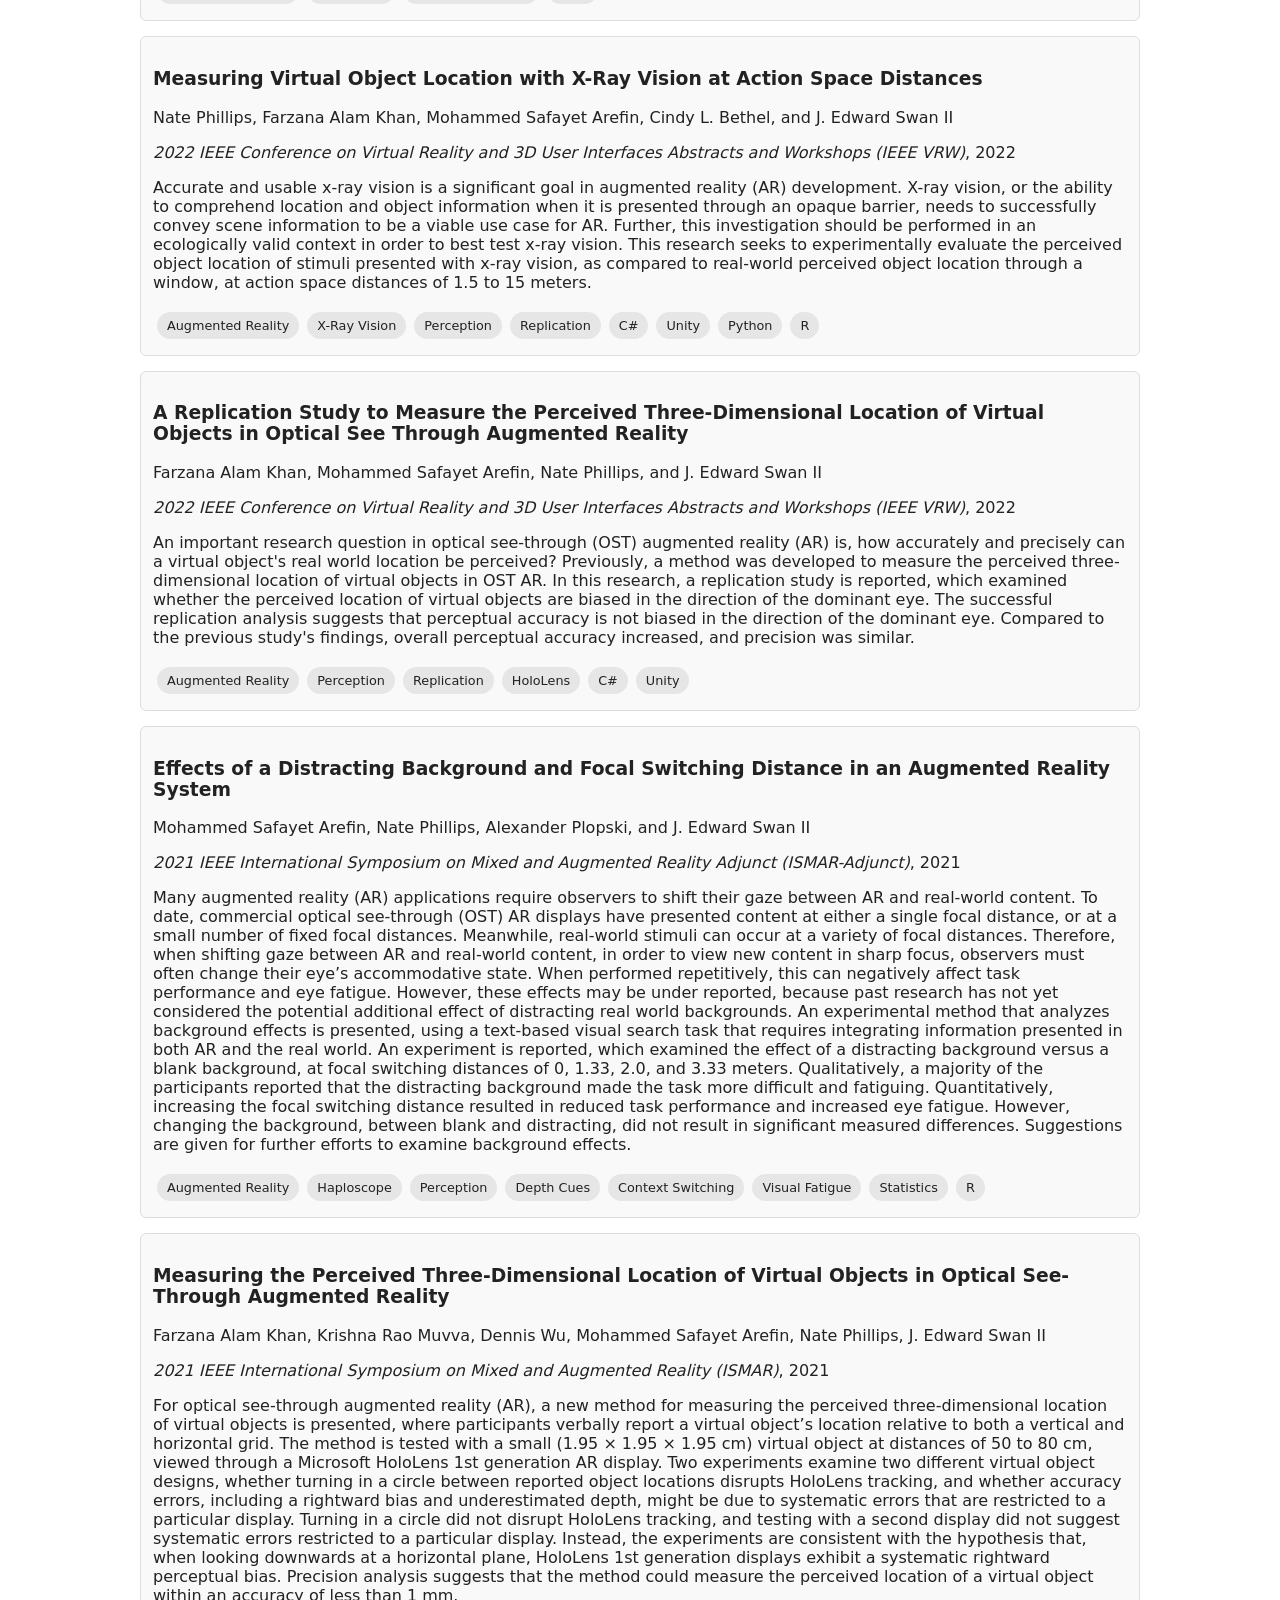
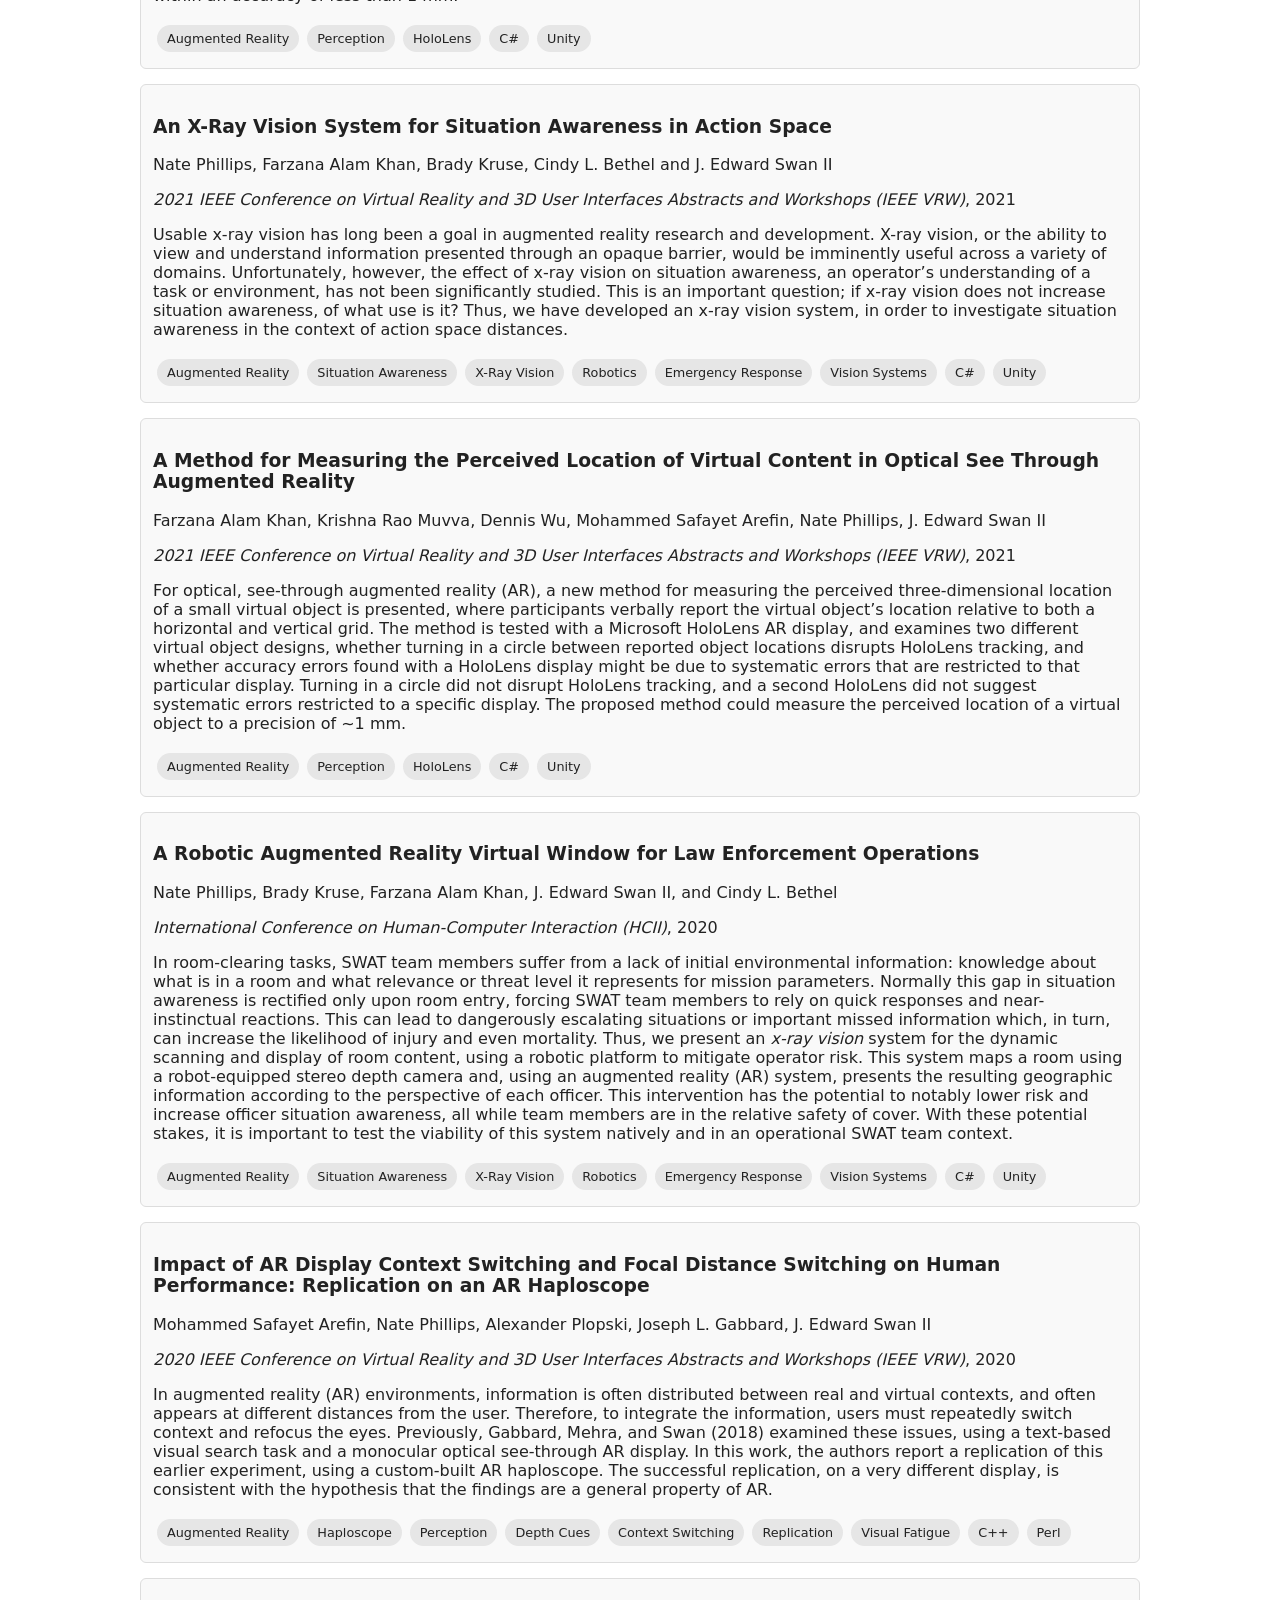
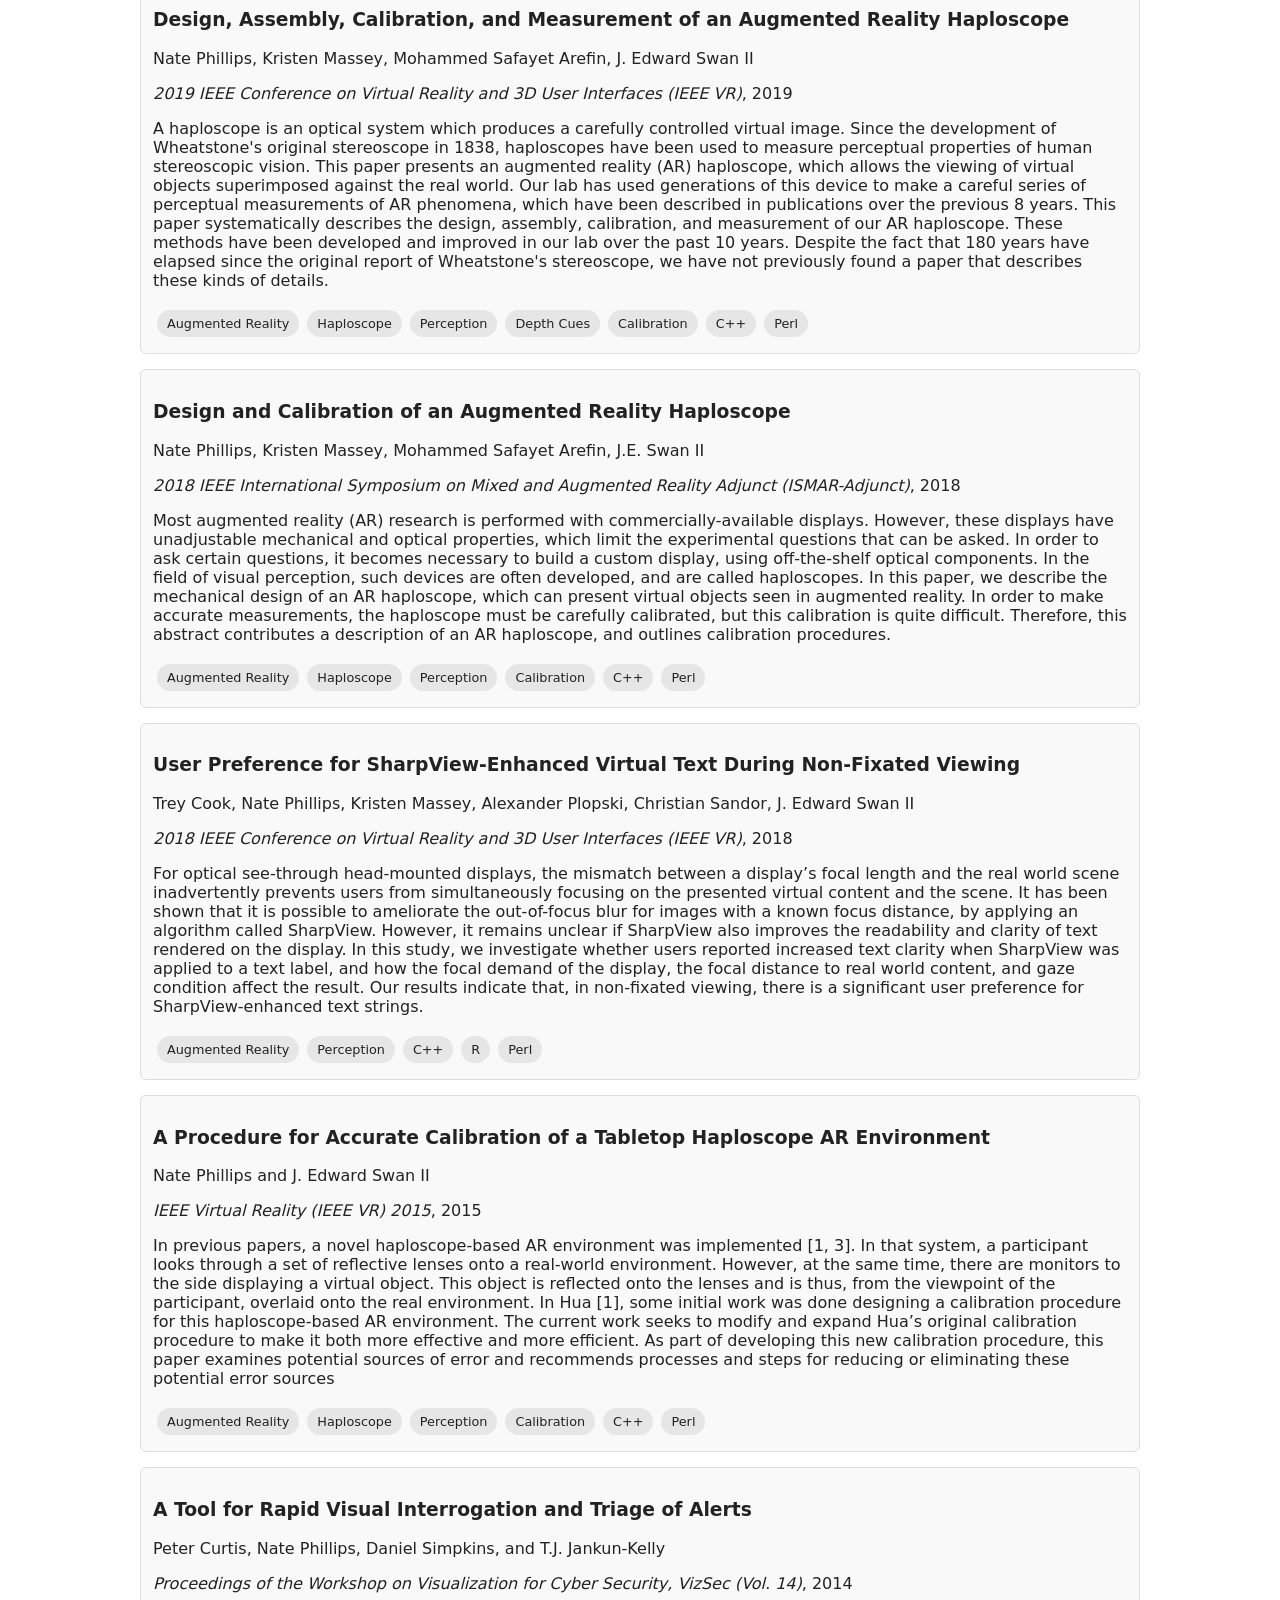
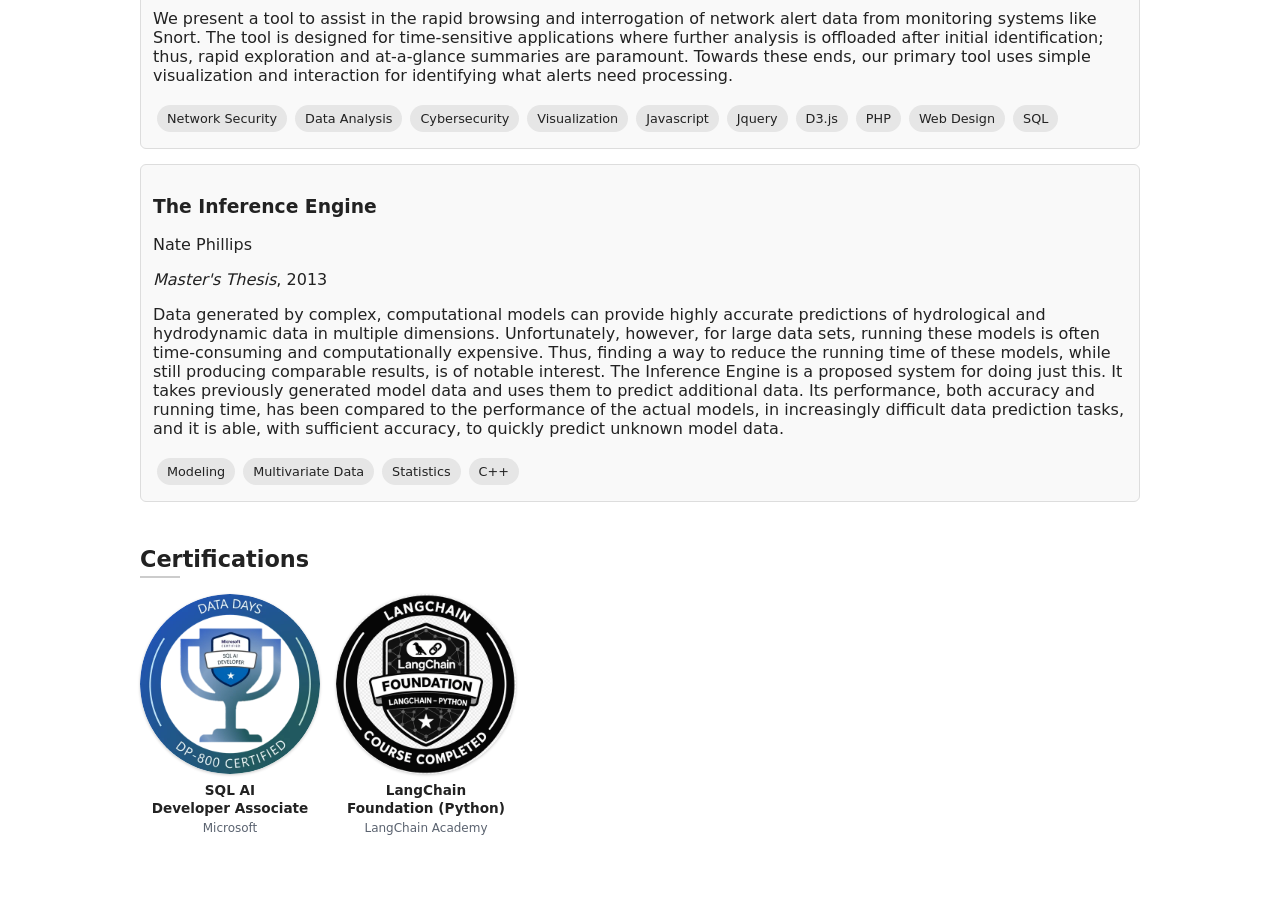
==== commit a76357de: "Minor updates" ====
--- a/index.html
+++ b/index.html
@@ -2,7 +2,7 @@
 <html lang="en">
 <head>
   <meta charset="UTF-8">
-  <title>For each of us comes a time when we must be more than what we are.</title>
+  <title>Nate Phillips — For each of us comes a time when we must be more than what we are.</title>
   <meta name="viewport" content="width=device-width, initial-scale=1">
   <script>
     // Apply the saved theme (or the system setting) before the first paint
@@ -15,7 +15,6 @@
   </script>
   <link rel="stylesheet" href="assets/style.css">
   <link rel="icon" type="image/png" href="/favicons/favicon-96x96.png" sizes="96x96" />
-  <link rel="icon" type="image/svg+xml" href="/favicons/favicon.svg" />
   <link rel="shortcut icon" href="/favicons/favicon.ico" />
   <link rel="apple-touch-icon" sizes="180x180" href="/favicons/apple-touch-icon.png" />
   <link rel="manifest" href="/site.webmanifest" />
